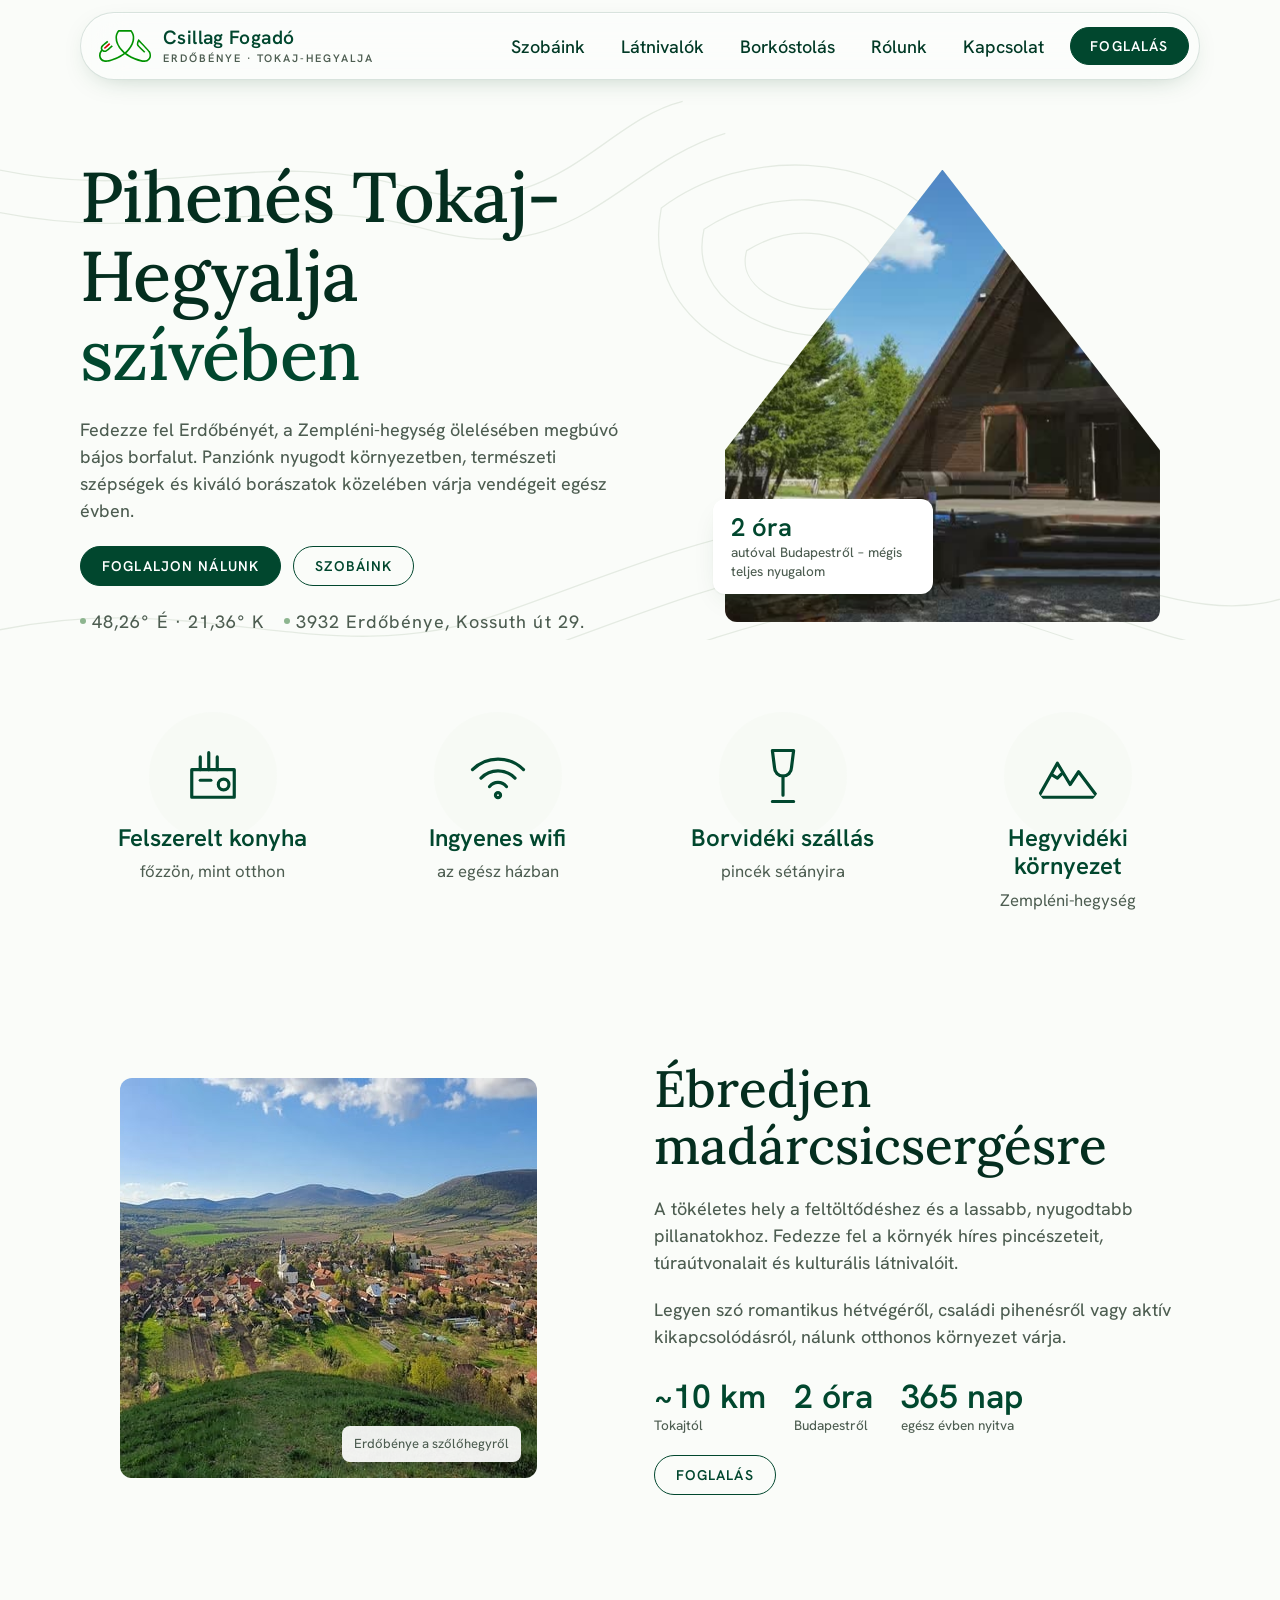
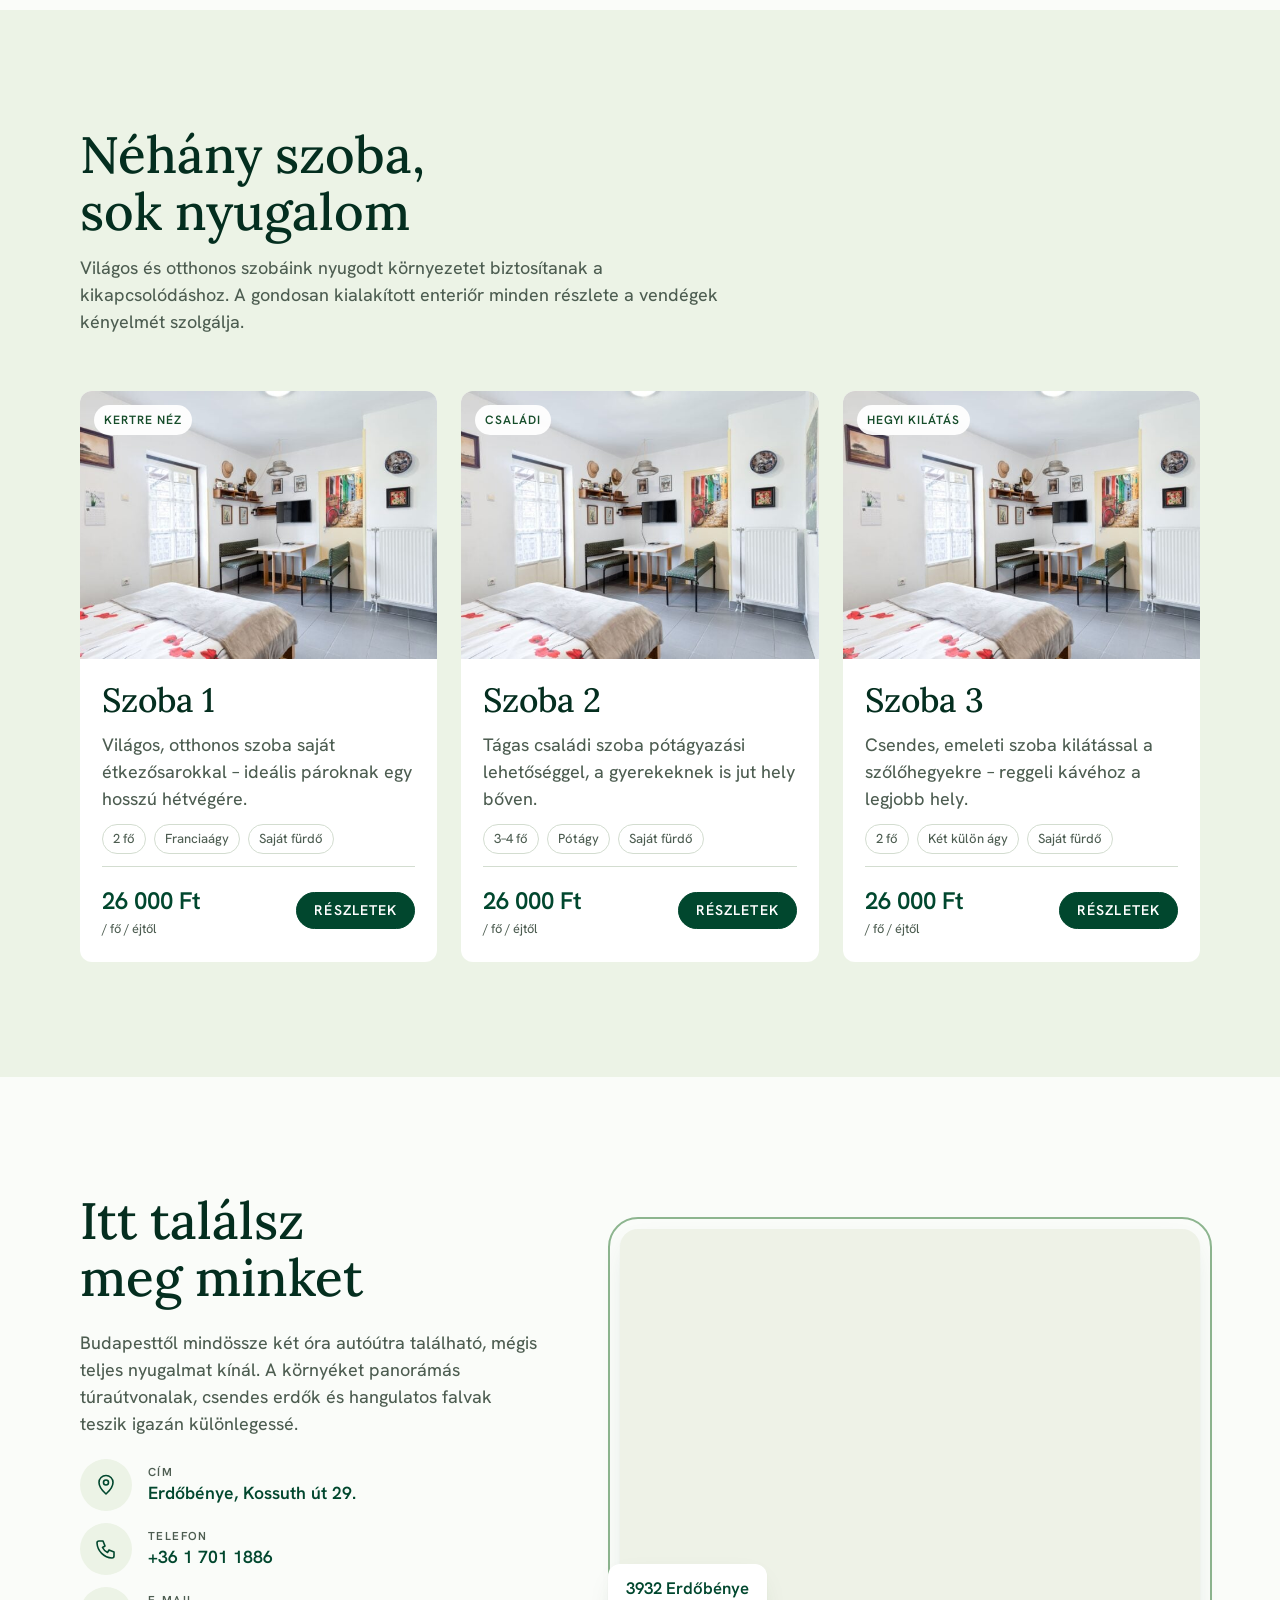
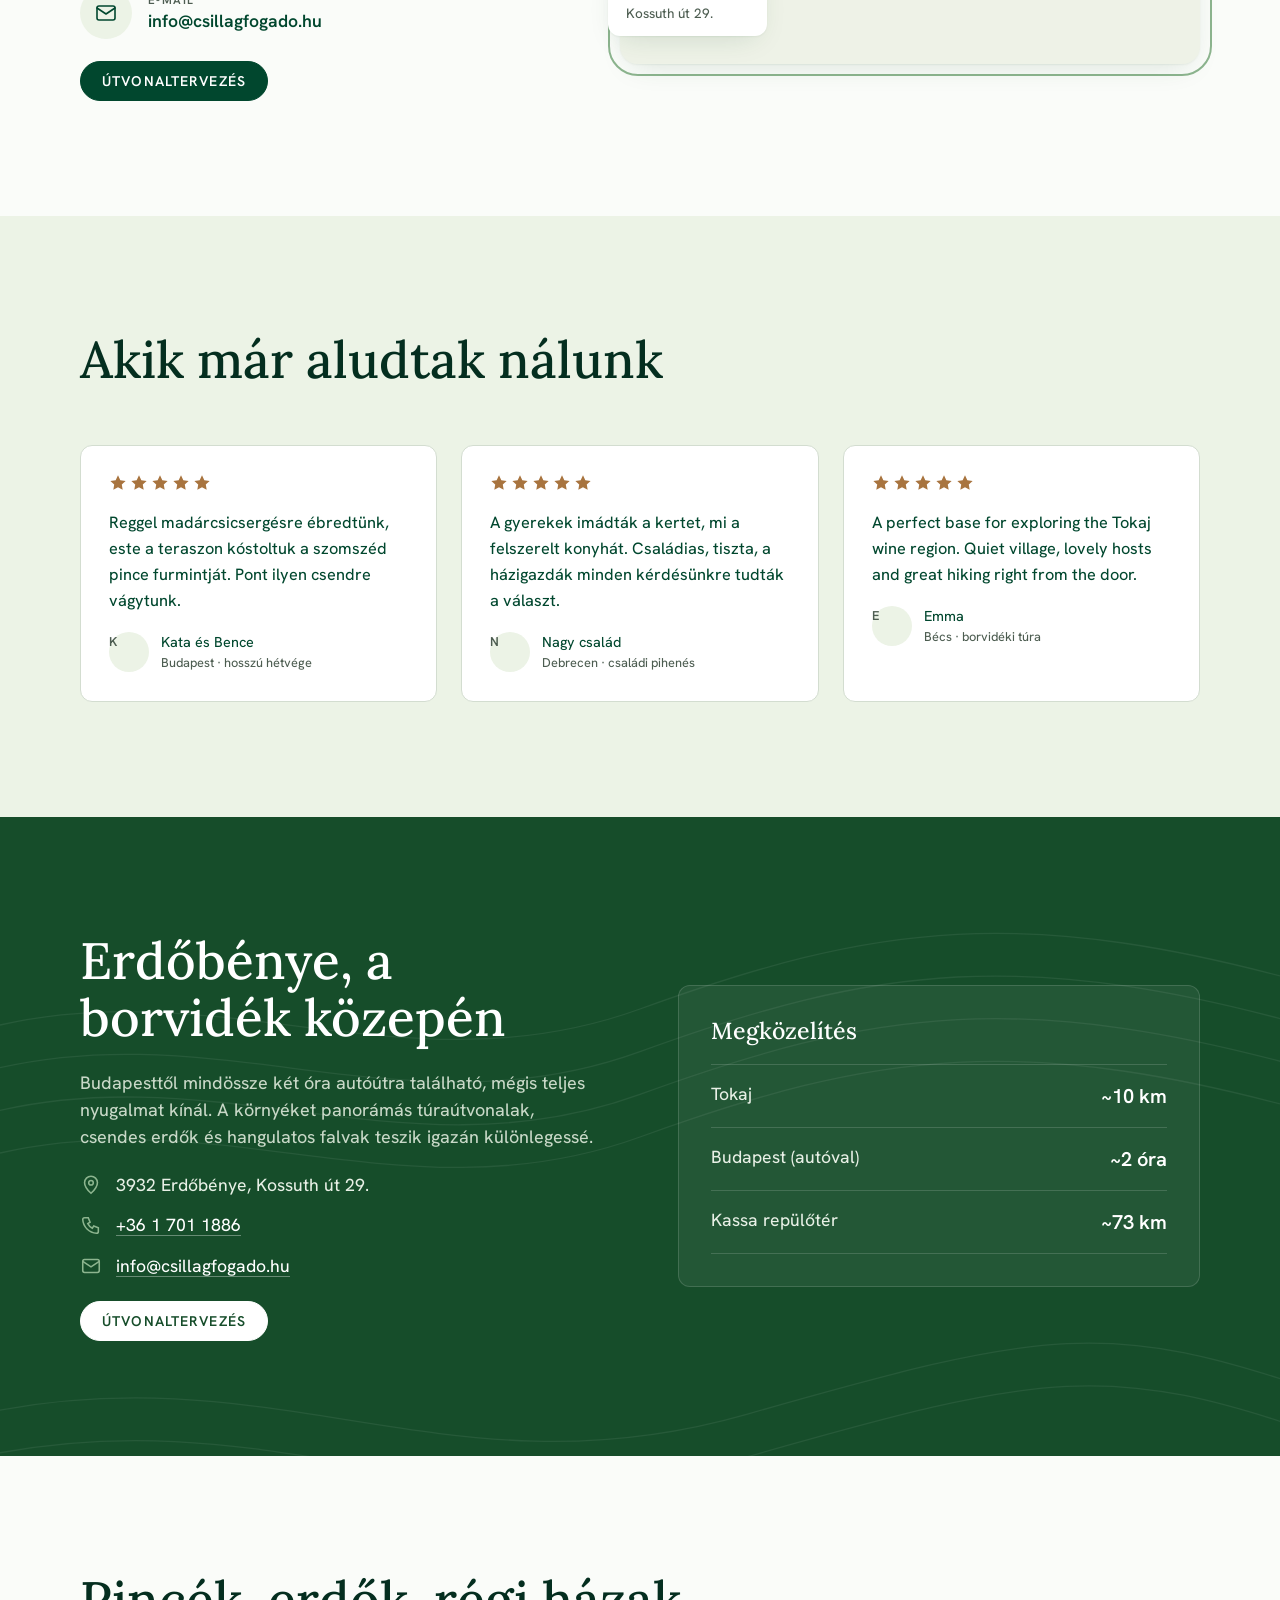
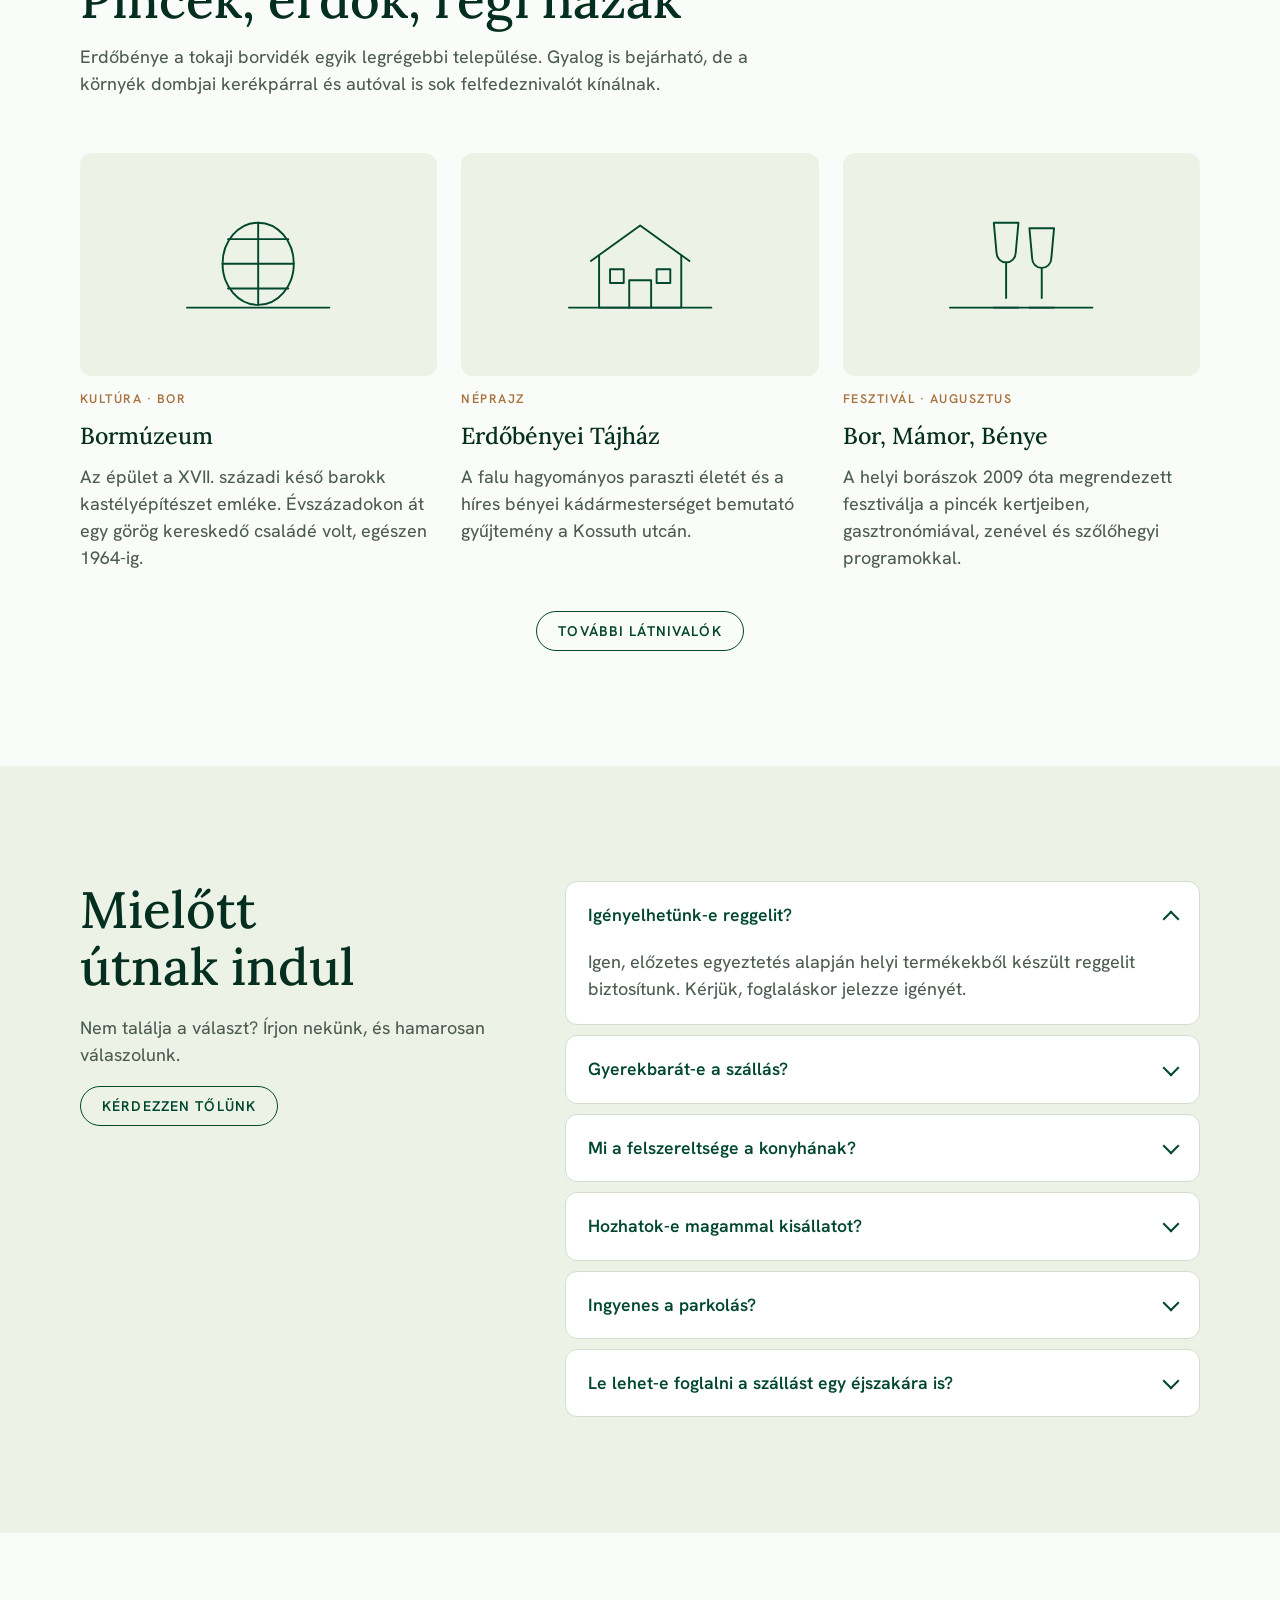
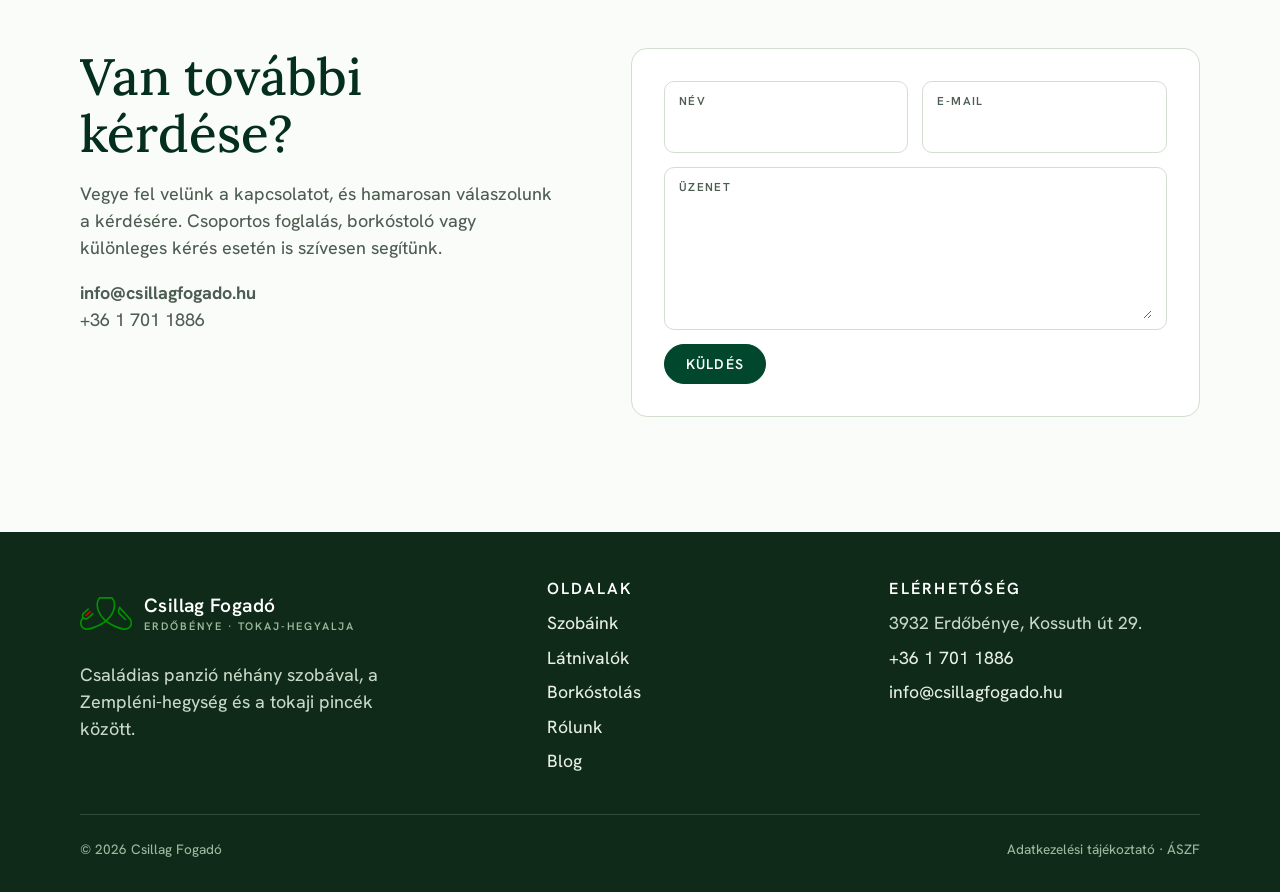
==== index.html @ caa042b1 "Add 'Itt találsz meg minket' section, unify section spacing, heading color Co-Authored-By: Claude So" ====
<!doctype html>
<html lang="hu">
<head>
<meta charset="utf-8">
<meta name="viewport" content="width=device-width, initial-scale=1, viewport-fit=cover">
<title>Csillag Fogadó – Erdőbénye</title>
<meta name="description" content="Családias panzió Erdőbényén, Tokaj-Hegyalja szívében. Néhány otthonos szoba, csend, erdők és pincészetek a közelben – egész évben.">
<link rel="icon" href="img/logo.svg" type="image/svg+xml">
<link rel="preconnect" href="https://fonts.googleapis.com">
<link rel="preconnect" href="https://fonts.gstatic.com" crossorigin>
<link rel="stylesheet" href="https://fonts.googleapis.com/css2?family=Hanken+Grotesk:wght@400;500;600&family=Lora:wght@500&display=swap">
<link rel="stylesheet" href="css/style.css">
</head>
<body>

<header class="site-header" id="top">
  <div class="wrap">
    <a class="brand" href="#top" aria-label="Csillag Fogadó – kezdőlap">
      <img src="img/logo.svg" alt="" width="52" height="33">
      <span class="brand-name">Csillag Fogadó<small>Erdőbénye · Tokaj-Hegyalja</small></span>
    </a>
    <button class="nav-toggle" type="button" aria-expanded="false" aria-controls="main-nav" aria-label="Menü megnyitása"><span></span></button>
    <nav class="nav" id="main-nav" aria-label="Főmenü">
      <a href="#szobak">Szobáink</a>
      <a href="#latnivalok">Látnivalók</a>
      <a href="/borkostolas/">Borkóstolás</a>
      <a href="#rolunk">Rólunk</a>
      <a href="#kapcsolat">Kapcsolat</a>
      <a class="btn" href="https://booking.godirect.website/csillag-fogado" target="_blank" rel="noopener">Foglalás</a>
    </nav>
  </div>
</header>

<main>

  <!-- HERO -->
  <section class="hero" aria-labelledby="hero-title">
    <svg class="topo" viewBox="0 0 1200 700" preserveAspectRatio="xMidYMid slice" aria-hidden="true">
      <path d="M-20 520 C 180 470 300 560 470 500 S 760 380 920 430 S 1150 520 1240 470"/>
      <path d="M-20 560 C 200 510 320 600 490 540 S 780 420 940 470 S 1160 560 1240 510"/>
      <path d="M-20 600 C 220 550 340 640 510 580 S 800 460 960 510 S 1170 600 1240 550"/>
      <path d="M-20 640 C 240 590 360 680 530 620 S 820 500 980 550 S 1180 640 1240 590"/>
      <path d="M620 120 C 700 60 820 70 880 130 S 900 260 800 270 S 600 220 620 120Z"/>
      <path d="M660 140 C 720 100 800 105 845 145 S 860 235 790 240 S 645 205 660 140Z"/>
      <path d="M700 160 C 740 135 785 140 810 165 S 815 215 775 215 S 690 195 700 160Z"/>
      <path d="M-20 80 C 140 120 240 60 380 100 S 560 40 640 20"/>
      <path d="M-20 120 C 150 160 260 100 400 140 S 580 80 680 50"/>
    </svg>
    <div class="wrap">
      <div class="hero-copy">
        <h1 id="hero-title">Pihenés Tokaj-Hegyalja <em>szívében</em></h1>
        <p class="hero-lead">Fedezze fel Erdőbényét, a Zempléni-hegység ölelésében megbúvó bájos borfalut. Panziónk nyugodt környezetben, természeti szépségek és kiváló borászatok közelében várja vendégeit egész évben.</p>
        <div class="hero-actions">
          <a class="btn" href="https://booking.godirect.website/csillag-fogado" target="_blank" rel="noopener">Foglaljon nálunk</a>
          <a class="btn btn--ghost" href="#szobak">Szobáink</a>
        </div>
        <p class="coords"><span>48,26° É · 21,36° K</span><span>3932 Erdőbénye, Kossuth út 29.</span></p>
      </div>
      <figure class="hero-figure">
        <div class="aframe">
          <img src="img/hero.jpg" alt="A Csillag Fogadó fából épült A-háza fenyők között, napos kerttel" width="946" height="533">
        </div>
        <div class="hero-badge">
          <strong>2 óra</strong>
          <span>autóval Budapestről – mégis teljes nyugalom</span>
        </div>
      </figure>
    </div>
  </section>

  <!-- KÉNYELMI JELEK -->
  <section class="amenities" aria-label="Amit kínálunk">
    <div class="wrap">
      <ul>
        <li>
          <svg viewBox="0 0 32 32" aria-hidden="true"><path d="M6 13h20v13H6z"/><path d="M10 13V7m4 6V5m4 8V7"/><circle cx="21" cy="20" r="2.5"/><path d="M10 18h5"/></svg>
          <span>Felszerelt konyha<small>főzzön, mint otthon</small></span>
        </li>
        <li>
          <svg viewBox="0 0 32 32" aria-hidden="true"><path d="M4 13a17 17 0 0 1 24 0"/><path d="M8 17a11 11 0 0 1 16 0"/><path d="M12 21a5 5 0 0 1 8 0"/><circle cx="16" cy="25" r="1.2"/></svg>
          <span>Ingyenes wifi<small>az egész házban</small></span>
        </li>
        <li>
          <svg viewBox="0 0 32 32" aria-hidden="true"><path d="M11 4h10l-1 8a4 4 0 0 1-8 0z"/><path d="M16 16v9m-5 3h10"/></svg>
          <span>Borvidéki szállás<small>pincék sétányira</small></span>
        </li>
        <li>
          <svg viewBox="0 0 32 32" aria-hidden="true"><path d="M2 26 11 10l6 10 4-6 9 12z"/><path d="M8.5 15.5 11 17l2-2"/></svg>
          <span>Hegyvidéki környezet<small>Zempléni-hegység</small></span>
        </li>
      </ul>
    </div>
  </section>

  <!-- TÖRTÉNET -->
  <section class="section story" id="rolunk" aria-labelledby="story-title">
    <div class="wrap">
      <figure class="story-media reveal">
        <img src="img/about.jpg" alt="Kilátás Erdőbényére: a falu templomtornya, szőlők és a Zempléni-hegység" width="600" height="400" loading="lazy">
        <figcaption>Erdőbénye a szőlőhegyről</figcaption>
      </figure>
      <div class="story-copy reveal">
        <h2 id="story-title">Ébredjen madárcsicsergésre</h2>
        <p>A tökéletes hely a feltöltődéshez és a lassabb, nyugodtabb pillanatokhoz. Fedezze fel a környék híres pincészeteit, túraútvonalait és kulturális látnivalóit.</p>
        <p>Legyen szó romantikus hétvégéről, családi pihenésről vagy aktív kikapcsolódásról, nálunk otthonos környezet várja.</p>
        <div class="facts">
          <div><strong>~10 km</strong><span>Tokajtól</span></div>
          <div><strong>2 óra</strong><span>Budapestről</span></div>
          <div><strong>365 nap</strong><span>egész évben nyitva</span></div>
        </div>
        <a class="btn btn--ghost" href="https://booking.godirect.website/csillag-fogado" target="_blank" rel="noopener" style="justify-self:start">Foglalás</a>
      </div>
    </div>
  </section>

  <!-- SZOBÁK -->
  <section class="section rooms" id="szobak" aria-labelledby="rooms-title">
    <div class="wrap">
      <div class="section-head">
        <div>
          <h2 id="rooms-title" style="font-size:var(--step-3)">Néhány szoba, sok nyugalom</h2>
          <p>Világos és otthonos szobáink nyugodt környezetet biztosítanak a kikapcsolódáshoz. A gondosan kialakított enteriőr minden részlete a vendégek kényelmét szolgálja.</p>
        </div>
      </div>

      <div class="room-grid">
        <article class="room reveal">
          <div class="room-img">
            <img src="img/room.jpg" alt="Világos szoba franciaágyal, kis étkezősarokkal" width="700" height="467" loading="lazy">
            <span class="room-tag">Kertre néz</span>
          </div>
          <div class="room-body">
            <h3>Szoba 1</h3>
            <p>Világos, otthonos szoba saját étkezősarokkal – ideális pároknak egy hosszú hétvégére.</p>
            <ul class="room-meta"><li>2 fő</li><li>Franciaágy</li><li>Saját fürdő</li></ul>
            <div class="room-foot">
              <p class="price"><strong>26 000 Ft</strong><span>/ fő / éjtől</span></p>
              <a class="btn" href="/szoba-1/">Részletek</a>
            </div>
          </div>
        </article>

        <!-- MINTA: Szoba 2 – a tartalom és a fotó cserélendő -->
        <article class="room reveal">
          <div class="room-img">
            <img src="img/room.jpg" alt="Szoba 2 – mintakép" width="700" height="467" loading="lazy" style="object-position:85% 50%">
            <span class="room-tag">Családi</span>
          </div>
          <div class="room-body">
            <h3>Szoba 2</h3>
            <p>Tágas családi szoba pótágyazási lehetőséggel, a gyerekeknek is jut hely bőven.</p>
            <ul class="room-meta"><li>3–4 fő</li><li>Pótágy</li><li>Saját fürdő</li></ul>
            <div class="room-foot">
              <p class="price"><strong>26 000 Ft</strong><span>/ fő / éjtől</span></p>
              <a class="btn" href="/szoba-2/">Részletek</a>
            </div>
          </div>
        </article>

        <!-- MINTA: Szoba 3 – a tartalom és a fotó cserélendő -->
        <article class="room reveal">
          <div class="room-img">
            <img src="img/room.jpg" alt="Szoba 3 – mintakép" width="700" height="467" loading="lazy" style="object-position:20% 80%">
            <span class="room-tag">Hegyi kilátás</span>
          </div>
          <div class="room-body">
            <h3>Szoba 3</h3>
            <p>Csendes, emeleti szoba kilátással a szőlőhegyekre – reggeli kávéhoz a legjobb hely.</p>
            <ul class="room-meta"><li>2 fő</li><li>Két külön ágy</li><li>Saját fürdő</li></ul>
            <div class="room-foot">
              <p class="price"><strong>26 000 Ft</strong><span>/ fő / éjtől</span></p>
              <a class="btn" href="/szoba-3/">Részletek</a>
            </div>
          </div>
        </article>
      </div>
    </div>
  </section>

  <!-- ITT TALÁLSZ MEG MINKET -->
  <section class="section findus" id="elerhetoseg" aria-labelledby="findus-title">
    <div class="wrap">
      <div class="findus-copy reveal">
        <h2 id="findus-title">Itt találsz meg minket</h2>
        <p>Budapesttől mindössze két óra autóútra található, mégis teljes nyugalmat kínál. A környéket panorámás túraútvonalak, csendes erdők és hangulatos falvak teszik igazán különlegessé.</p>
        <ul class="findus-list">
          <li>
            <span class="findus-icon"><svg viewBox="0 0 24 24" aria-hidden="true"><path d="M12 21s-7-6.2-7-11.5A7 7 0 0 1 19 9.5C19 14.8 12 21 12 21Z"/><circle cx="12" cy="9.5" r="2.5"/></svg></span>
            <a href="https://www.google.com/maps/search/?api=1&query=Erd%C5%91b%C3%A9nye+Kossuth+utca+29" target="_blank" rel="noopener"><small>Cím</small>Erdőbénye, Kossuth út 29.</a>
          </li>
          <li>
            <span class="findus-icon"><svg viewBox="0 0 24 24" aria-hidden="true"><path d="M5 4h4l2 5-2.5 1.5a11 11 0 0 0 5 5L15 13l5 2v4a2 2 0 0 1-2 2A16 16 0 0 1 3 6a2 2 0 0 1 2-2"/></svg></span>
            <a href="tel:+3617011886"><small>Telefon</small>+36 1 701 1886</a>
          </li>
          <li>
            <span class="findus-icon"><svg viewBox="0 0 24 24" aria-hidden="true"><rect x="3" y="5" width="18" height="14" rx="2"/><path d="m3 7 9 6 9-6"/></svg></span>
            <a href="mailto:info@csillagfogado.hu"><small>E-mail</small>info@csillagfogado.hu</a>
          </li>
        </ul>
        <a class="btn" href="https://www.google.com/maps/search/?api=1&query=Erd%C5%91b%C3%A9nye+Kossuth+utca+29" target="_blank" rel="noopener">Útvonaltervezés</a>
      </div>
      <div class="findus-map reveal">
        <iframe title="A Csillag Fogadó helye a térképen" src="https://www.google.com/maps?q=Erd%C5%91b%C3%A9nye+Kossuth+utca+29&hl=hu&z=15&output=embed" loading="lazy" referrerpolicy="no-referrer-when-downgrade" allowfullscreen></iframe>
        <div class="findus-pin"><strong>3932 Erdőbénye</strong><span>Kossuth út 29.</span></div>
      </div>
    </div>
  </section>

  <!-- VÉLEMÉNYEK – MINTA: valós vendégvéleményekre cserélendő -->
  <section class="section reviews" aria-labelledby="reviews-title">
    <div class="wrap">
      <div class="section-head">
        <h2 id="reviews-title" style="font-size:var(--step-3)">Akik már aludtak nálunk</h2>
      </div>
      <div class="review-track">
        <article class="review reveal">
          <div class="stars" aria-label="5 csillagból 5"><svg viewBox="0 0 20 20"><path d="m10 1.5 2.6 5.4 5.9.8-4.3 4.1 1 5.8L10 14.8l-5.2 2.8 1-5.8L1.5 7.7l5.9-.8z"/></svg><svg viewBox="0 0 20 20"><path d="m10 1.5 2.6 5.4 5.9.8-4.3 4.1 1 5.8L10 14.8l-5.2 2.8 1-5.8L1.5 7.7l5.9-.8z"/></svg><svg viewBox="0 0 20 20"><path d="m10 1.5 2.6 5.4 5.9.8-4.3 4.1 1 5.8L10 14.8l-5.2 2.8 1-5.8L1.5 7.7l5.9-.8z"/></svg><svg viewBox="0 0 20 20"><path d="m10 1.5 2.6 5.4 5.9.8-4.3 4.1 1 5.8L10 14.8l-5.2 2.8 1-5.8L1.5 7.7l5.9-.8z"/></svg><svg viewBox="0 0 20 20"><path d="m10 1.5 2.6 5.4 5.9.8-4.3 4.1 1 5.8L10 14.8l-5.2 2.8 1-5.8L1.5 7.7l5.9-.8z"/></svg></div>
          <blockquote>Reggel madárcsicsergésre ébredtünk, este a teraszon kóstoltuk a szomszéd pince furmintját. Pont ilyen csendre vágytunk.</blockquote>
          <footer><span class="avatar" aria-hidden="true">K</span><div>Kata és Bence<span>Budapest · hosszú hétvége</span></div></footer>
        </article>
        <article class="review reveal">
          <div class="stars" aria-label="5 csillagból 5"><svg viewBox="0 0 20 20"><path d="m10 1.5 2.6 5.4 5.9.8-4.3 4.1 1 5.8L10 14.8l-5.2 2.8 1-5.8L1.5 7.7l5.9-.8z"/></svg><svg viewBox="0 0 20 20"><path d="m10 1.5 2.6 5.4 5.9.8-4.3 4.1 1 5.8L10 14.8l-5.2 2.8 1-5.8L1.5 7.7l5.9-.8z"/></svg><svg viewBox="0 0 20 20"><path d="m10 1.5 2.6 5.4 5.9.8-4.3 4.1 1 5.8L10 14.8l-5.2 2.8 1-5.8L1.5 7.7l5.9-.8z"/></svg><svg viewBox="0 0 20 20"><path d="m10 1.5 2.6 5.4 5.9.8-4.3 4.1 1 5.8L10 14.8l-5.2 2.8 1-5.8L1.5 7.7l5.9-.8z"/></svg><svg viewBox="0 0 20 20"><path d="m10 1.5 2.6 5.4 5.9.8-4.3 4.1 1 5.8L10 14.8l-5.2 2.8 1-5.8L1.5 7.7l5.9-.8z"/></svg></div>
          <blockquote>A gyerekek imádták a kertet, mi a felszerelt konyhát. Családias, tiszta, a házigazdák minden kérdésünkre tudták a választ.</blockquote>
          <footer><span class="avatar" aria-hidden="true">N</span><div>Nagy család<span>Debrecen · családi pihenés</span></div></footer>
        </article>
        <article class="review reveal">
          <div class="stars" aria-label="5 csillagból 5"><svg viewBox="0 0 20 20"><path d="m10 1.5 2.6 5.4 5.9.8-4.3 4.1 1 5.8L10 14.8l-5.2 2.8 1-5.8L1.5 7.7l5.9-.8z"/></svg><svg viewBox="0 0 20 20"><path d="m10 1.5 2.6 5.4 5.9.8-4.3 4.1 1 5.8L10 14.8l-5.2 2.8 1-5.8L1.5 7.7l5.9-.8z"/></svg><svg viewBox="0 0 20 20"><path d="m10 1.5 2.6 5.4 5.9.8-4.3 4.1 1 5.8L10 14.8l-5.2 2.8 1-5.8L1.5 7.7l5.9-.8z"/></svg><svg viewBox="0 0 20 20"><path d="m10 1.5 2.6 5.4 5.9.8-4.3 4.1 1 5.8L10 14.8l-5.2 2.8 1-5.8L1.5 7.7l5.9-.8z"/></svg><svg viewBox="0 0 20 20"><path d="m10 1.5 2.6 5.4 5.9.8-4.3 4.1 1 5.8L10 14.8l-5.2 2.8 1-5.8L1.5 7.7l5.9-.8z"/></svg></div>
          <blockquote>A perfect base for exploring the Tokaj wine region. Quiet village, lovely hosts and great hiking right from the door.</blockquote>
          <footer><span class="avatar" aria-hidden="true">E</span><div>Emma<span>Bécs · borvidéki túra</span></div></footer>
        </article>
      </div>
    </div>
  </section>

  <!-- HELYSZÍN -->
  <section class="section location" id="kapcsolat-info" aria-labelledby="location-title">
    <svg class="topo" viewBox="0 0 1200 700" preserveAspectRatio="xMidYMid slice" aria-hidden="true">
      <path d="M-20 200 C 200 140 380 260 600 180 S 960 80 1240 160"/>
      <path d="M-20 240 C 200 180 380 300 600 220 S 960 120 1240 200"/>
      <path d="M-20 280 C 200 220 380 340 600 260 S 960 160 1240 240"/>
      <path d="M-20 320 C 200 260 380 380 600 300 S 960 200 1240 280"/>
      <path d="M-20 560 C 260 500 420 640 700 560 S 1040 470 1240 540"/>
      <path d="M-20 600 C 260 540 420 680 700 600 S 1040 510 1240 580"/>
    </svg>
    <div class="wrap">
      <div class="location-copy reveal">
        <h2 id="location-title">Erdőbénye, a borvidék közepén</h2>
        <p>Budapesttől mindössze két óra autóútra található, mégis teljes nyugalmat kínál. A környéket panorámás túraútvonalak, csendes erdők és hangulatos falvak teszik igazán különlegessé.</p>
        <ul class="contact-list">
          <li><svg viewBox="0 0 24 24" aria-hidden="true"><path d="M12 21s-7-6.2-7-11.5A7 7 0 0 1 19 9.5C19 14.8 12 21 12 21Z"/><circle cx="12" cy="9.5" r="2.5"/></svg>3932 Erdőbénye, Kossuth út 29.</li>
          <li><svg viewBox="0 0 24 24" aria-hidden="true"><path d="M5 4h4l2 5-2.5 1.5a11 11 0 0 0 5 5L15 13l5 2v4a2 2 0 0 1-2 2A16 16 0 0 1 3 6a2 2 0 0 1 2-2"/></svg><a href="tel:+3617011886">+36 1 701 1886</a></li>
          <li><svg viewBox="0 0 24 24" aria-hidden="true"><rect x="3" y="5" width="18" height="14" rx="2"/><path d="m3 7 9 6 9-6"/></svg><a href="mailto:info@csillagfogado.hu">info@csillagfogado.hu</a></li>
        </ul>
        <a class="btn" href="https://www.google.com/maps/search/?api=1&query=Erd%C5%91b%C3%A9nye+Kossuth+utca+29" target="_blank" rel="noopener">Útvonaltervezés</a>
      </div>
      <div class="map-card reveal">
        <h3>Megközelítés</h3>
        <ul class="distances">
          <li><span>Tokaj</span><strong>~10 km</strong></li>
          <li><span>Budapest (autóval)</span><strong>~2 óra</strong></li>
          <li><span>Kassa repülőtér</span><strong>~73 km</strong></li>
        </ul>
      </div>
    </div>
  </section>

  <!-- LÁTNIVALÓK -->
  <section class="section sights" id="latnivalok" aria-labelledby="sights-title">
    <div class="wrap">
      <div class="section-head">
        <h2 id="sights-title" style="font-size:var(--step-3)">Pincék, erdők, régi házak</h2>
        <p>Erdőbénye a tokaji borvidék egyik legrégebbi települése. Gyalog is bejárható, de a környék dombjai kerékpárral és autóval is sok felfedeznivalót kínálnak.</p>
      </div>
      <div class="sights-grid">
        <article class="sight reveal">
          <div class="sight-visual is-illustration" aria-hidden="true">
            <svg viewBox="0 0 120 80"><ellipse cx="60" cy="40" rx="26" ry="30"/><path d="M34 40h52M38 22h44M38 58h44"/><path d="M8 72h104"/><path d="M60 10v60"/></svg>
          </div>
          <span class="sight-kicker">Kultúra · bor</span>
          <h3>Bormúzeum</h3>
          <p>Az épület a XVII. századi késő barokk kastélyépítészet emléke. Évszázadokon át egy görög kereskedő családé volt, egészen 1964-ig.</p>
        </article>
        <article class="sight reveal">
          <div class="sight-visual is-illustration" aria-hidden="true">
            <svg viewBox="0 0 120 80"><path d="M24 38 60 12l36 26"/><path d="M30 34v38h60V34"/><path d="M52 72V52h16v20"/><path d="M38 44h10v10H38zM72 44h10v10H72z"/><path d="M8 72h104"/></svg>
          </div>
          <span class="sight-kicker">Néprajz</span>
          <h3>Erdőbényei Tájház</h3>
          <p>A falu hagyományos paraszti életét és a híres bényei kádármesterséget bemutató gyűjtemény a Kossuth utcán.</p>
        </article>
        <article class="sight reveal">
          <div class="sight-visual is-illustration" aria-hidden="true">
            <svg viewBox="0 0 120 80"><path d="M40 10h18l-2 22a7 7 0 0 1-14 0z"/><path d="M49 39v26m-9 7h18"/><path d="M66 14h18l-2 22a7 7 0 0 1-14 0z"/><path d="M75 43v22m-9 7h18"/><path d="M8 72h104"/></svg>
          </div>
          <span class="sight-kicker">Fesztivál · augusztus</span>
          <h3>Bor, Mámor, Bénye</h3>
          <p>A helyi borászok 2009 óta megrendezett fesztiválja a pincék kertjeiben, gasztronómiával, zenével és szőlőhegyi programokkal.</p>
        </article>
      </div>
      <div class="sights-more">
        <a class="btn btn--ghost" href="/latnivalok/">További látnivalók</a>
      </div>
    </div>
  </section>

  <!-- GYIK – A VÁLASZOK MINTÁK, a tulajdonossal pontosítandók -->
  <section class="section faq" aria-labelledby="faq-title">
    <div class="wrap">
      <div class="faq-aside">
        <h2 id="faq-title">Mielőtt útnak indul</h2>
        <p>Nem találja a választ? Írjon nekünk, és hamarosan válaszolunk.</p>
        <a class="btn btn--ghost" href="#kapcsolat" style="justify-self:start">Kérdezzen tőlünk</a>
      </div>
      <div class="faq-list">
        <details open>
          <summary>Igényelhetünk-e reggelit?</summary>
          <p>Igen, előzetes egyeztetés alapján helyi termékekből készült reggelit biztosítunk. Kérjük, foglaláskor jelezze igényét.</p>
        </details>
        <details>
          <summary>Gyerekbarát-e a szállás?</summary>
          <p>Igen, a családokat szeretettel várjuk. A kertben a gyerekek biztonságosan játszhatnak, kiságy kérésre elérhető.</p>
        </details>
        <details>
          <summary>Mi a felszereltsége a konyhának?</summary>
          <p>A konyhában hűtő, főzőlap, mikrohullámú sütő, kávéfőző, vízforraló, valamint edények és evőeszközök állnak rendelkezésre.</p>
        </details>
        <details>
          <summary>Hozhatok-e magammal kisállatot?</summary>
          <p>Kisállatot előzetes egyeztetés után fogadunk. Kérjük, foglalás előtt vegye fel velünk a kapcsolatot.</p>
        </details>
        <details>
          <summary>Ingyenes a parkolás?</summary>
          <p>Igen, a vendégek autói számára ingyenes parkolási lehetőséget biztosítunk a szállás mellett.</p>
        </details>
        <details>
          <summary>Le lehet-e foglalni a szállást egy éjszakára is?</summary>
          <p>Igen, hét közben egy éjszakára is foglalható. Hétvégén és ünnepnapokon minimum két éjszaka lehet a feltétel.</p>
        </details>
      </div>
    </div>
  </section>

  <!-- KAPCSOLAT -->
  <section class="section contact" id="kapcsolat" aria-labelledby="contact-title">
    <div class="wrap">
      <div class="contact-copy">
        <h2 id="contact-title">Van további kérdése?</h2>
        <p>Vegye fel velünk a kapcsolatot, és hamarosan válaszolunk a kérdésére. Csoportos foglalás, borkóstoló vagy különleges kérés esetén is szívesen segítünk.</p>
        <p><strong>info@csillagfogado.hu</strong><br>+36 1 701 1886</p>
      </div>
      <form class="contact-form" id="contact-form" novalidate>
        <div class="row">
          <div class="field">
            <label for="c-name">Név</label>
            <input type="text" id="c-name" name="name" autocomplete="name" required>
          </div>
          <div class="field">
            <label for="c-email">E-mail</label>
            <input type="email" id="c-email" name="email" autocomplete="email" required>
          </div>
        </div>
        <div class="field">
          <label for="c-msg">Üzenet</label>
          <textarea id="c-msg" name="message" rows="5" required></textarea>
        </div>
        <button class="btn" type="submit">Küldés</button>
        <p class="form-note" id="form-note" role="status" hidden></p>
      </form>
    </div>
  </section>

</main>

<footer class="site-footer">
  <div class="wrap">
    <div class="footer-brand">
      <a class="brand" href="#top">
        <img src="img/logo.svg" alt="" width="52" height="33">
        <span class="brand-name">Csillag Fogadó<small>Erdőbénye · Tokaj-Hegyalja</small></span>
      </a>
      <p>Családias panzió néhány szobával, a Zempléni-hegység és a tokaji pincék között.</p>
    </div>
    <div>
      <h3>Oldalak</h3>
      <ul>
        <li><a href="#szobak">Szobáink</a></li>
        <li><a href="#latnivalok">Látnivalók</a></li>
        <li><a href="/borkostolas/">Borkóstolás</a></li>
        <li><a href="#rolunk">Rólunk</a></li>
        <li><a href="/journal/">Blog</a></li>
      </ul>
    </div>
    <div>
      <h3>Elérhetőség</h3>
      <ul>
        <li>3932 Erdőbénye, Kossuth út 29.</li>
        <li><a href="tel:+3617011886">+36 1 701 1886</a></li>
        <li><a href="mailto:info@csillagfogado.hu">info@csillagfogado.hu</a></li>
      </ul>
    </div>
    <div class="footer-bottom">
      <span>© <span id="year">2026</span> Csillag Fogadó</span>
      <span>Adatkezelési tájékoztató · ÁSZF</span>
    </div>
  </div>
</footer>

<div class="mobile-cta" id="mobile-cta">
  <a class="btn" href="https://booking.godirect.website/csillag-fogado" target="_blank" rel="noopener">Foglalás</a>
</div>

<script src="js/main.js"></script>
</body>
</html>
---- css/style.css ----
/* =========================================================
   Csillag Fogadó – nyitólap
   Koncepció: "völgy" – világos, zöldes fehér alap, erdőzöld
   márkaszín, faszerkezet-meleg kiegészítő; szintvonalas
   (topográfiai) motívum a Zempléni-hegység felidézésére,
   az A-ház sziluett mint visszatérő forma.
   ========================================================= */

:root {
  /* Szín */
  --paper: #ecf3e638;        /* oldal alap – enyhén zöldes fehér */
  --paper-2: #ecf3e6;      /* szekció váltó tónus */
  --card: #ffffff;
  --ink: #01472e;          /* szöveg – mély erdő */
  --ink-soft: #4d5d51;
  --line: #d3ddd0;
  --forest: #01472e;       /* márkaszín */
  --forest-deep: #164d2a;
  --moss: #8db58f;
  --leaf: #009200;         /* a logó saját zöldje, csak apró jelekhez */
  --timber: #a8743f;       /* A-ház faszín, visszafogott kiemelés */
  --berry: #d70000;        /* a logó piros pontja – csak a logóban */

  /* Típus */
  --heading: "Lora", "Georgia", "Times New Roman", serif;
  --display: var(--body);
  --body: "Hanken Grotesk", "Segoe UI", "Helvetica Neue", Arial, sans-serif;

  --step--1: clamp(.82rem, .8rem + .1vw, .88rem);
  --step-0: clamp(1rem, .96rem + .2vw, 1.1rem);
  --step-1: clamp(1.2rem, 1.1rem + .5vw, 1.45rem);
  --step-2: clamp(1.55rem, 1.3rem + 1.1vw, 2.1rem);
  --step-3: clamp(2rem, 1.5rem + 2.2vw, 3.2rem);
  --step-4: clamp(2.5rem, 1.7rem + 3.6vw, 4.4rem);

  --radius: 12px;
  --gutter: clamp(16px, 4vw, 40px);
  --max: 1200px;
  --shadow: 0 1px 2px rgba(22, 77, 42, .06), 0 10px 30px -12px rgba(22, 77, 42, .18);

  color-scheme: light;
}

*, *::before, *::after { box-sizing: border-box; }

html { scroll-behavior: smooth; }
@media (prefers-reduced-motion: reduce) {
  html { scroll-behavior: auto; }
  *, *::before, *::after { animation: none !important; transition: none !important; }
}

body {
  margin: 0;
  background: var(--paper);
  color: var(--ink);
  font-family: var(--body);
  font-size: var(--step-0);
  font-weight: 450;
  line-height: 1.5;
  -webkit-font-smoothing: antialiased;
  overflow-x: hidden;
}

img { max-width: 100%; display: block; }
a { color: var(--forest); }
a:hover { color: var(--forest-deep); }

h1, h2, h3 {
  font-family: var(--heading);
  font-weight: 500;
  line-height: 1.12;
  margin: 0;
  text-wrap: balance;
  color: #042e1f;
}
p { margin: 0; font-size: 18px; line-height: 1.5; }

:focus-visible { outline: 3px solid var(--moss); outline-offset: 3px; border-radius: 6px; }

.wrap {
  width: 100%;
  max-width: var(--max);
  margin-inline: auto;
  padding-inline: var(--gutter);
}

.section { padding-block: clamp(64px, 9vw, 120px); }
.section-head { display: grid; gap: 14px; max-width: 46rem; margin-bottom: clamp(32px, 5vw, 56px); }
.section-head p { color: var(--ink-soft); }

/* ---------- Gombok ---------- */
.btn {
  --bg: var(--forest);
  --fg: #fff;
  display: inline-flex;
  align-items: center;
  justify-content: center;
  gap: .5em;
  padding: .85em 1.5em;
  border-radius: 999px;
  border: 1.5px solid var(--bg);
  background: var(--bg);
  color: var(--fg);
  font: 600 var(--step--1)/1 var(--body);
  letter-spacing: .08em;
  text-transform: uppercase;
  text-decoration: none;
  cursor: pointer;
  transition: background .2s, color .2s, transform .2s;
}
.btn:hover { --bg: var(--forest-deep); color: #fff; transform: translateY(-1px); }
.btn--ghost { background: transparent; color: var(--forest); }
.btn--ghost:hover { background: var(--forest); color: #fff; }
.btn svg { width: 1.1em; height: 1.1em; }

/* ---------- Fejléc ---------- */
.site-header {
  position: sticky;
  top: env(safe-area-inset-top, 0px);
  z-index: 50;
  background: transparent;
}
.site-header { padding: 12px var(--gutter) 0; }
/* Egyetlen pill alakú, üveghatású sáv: logó + menü */
.site-header .wrap {
  position: relative;
  display: flex; align-items: center; justify-content: space-between; gap: 20px;
  max-width: calc(var(--max) - 2 * var(--gutter));
  min-height: 68px;
  padding: 8px 10px 8px 18px;
  border-radius: 999px;
  background: #ffffff4d;
  backdrop-filter: blur(20px);
  -webkit-backdrop-filter: blur(20px);
  border: 1px solid rgba(1, 71, 46, .14);
  box-shadow: 0 8px 28px -14px rgba(22, 77, 42, .35), inset 0 1px 0 rgba(255, 255, 255, .6);
}

.brand { display: inline-flex; align-items: center; gap: 12px; text-decoration: none; color: var(--ink); }
.brand img { width: 52px; height: auto; }
.brand-name { font-family: var(--display); font-size: 1.2rem; line-height: 1; letter-spacing: .02em; }
.brand-name small { display: block; font-family: var(--body); font-size: .68rem; letter-spacing: .18em; text-transform: uppercase; color: var(--ink-soft); margin-top: 5px; }

.nav { display: flex; align-items: center; gap: clamp(14px, 2.2vw, 30px); }
.nav a:not(.btn) {
  color: #023a26;
  text-decoration: none;
  font-weight: 500;
  font-size: 1.125rem;
  position: relative;
  padding: 9px 16px;
  border-radius: 999px;
  transition: background .2s;
}
.nav a:not(.btn):hover,
.nav a:not(.btn).is-active { background: rgba(1, 71, 46, .2); }

@media (min-width: 901px) {
  .nav { gap: 4px; }
  .nav .btn { margin-left: 6px; padding: .8em 1.4em; }
}

.nav-toggle {
  display: none;
  width: 46px; height: 46px;
  border: 1.5px solid var(--line);
  border-radius: 12px;
  background: var(--card);
  cursor: pointer;
  align-items: center; justify-content: center;
}
.nav-toggle span, .nav-toggle span::before, .nav-toggle span::after {
  display: block; width: 20px; height: 2px; background: var(--ink); position: relative; transition: transform .25s, background .25s;
}
.nav-toggle span::before, .nav-toggle span::after { content: ""; position: absolute; left: 0; }
.nav-toggle span::before { top: -6px; }
.nav-toggle span::after { top: 6px; }
.nav-open .nav-toggle span { background: transparent; }
.nav-open .nav-toggle span::before { transform: translateY(6px) rotate(45deg); }
.nav-open .nav-toggle span::after { transform: translateY(-6px) rotate(-45deg); }

@media (max-width: 900px) {
  .nav-toggle { display: inline-flex; }
  .nav {
    position: absolute;
    top: calc(100% + 8px); left: 0; right: 0;
    flex-direction: column;
    align-items: stretch;
    gap: 0;
    padding: 8px 24px 24px;
    background: #e2ecdb;
    border: 1px solid var(--line);
    border-radius: 28px;
    box-shadow: 0 20px 30px -24px rgba(22, 77, 42, .5);
    transform: translateY(-8px);
    opacity: 0;
    visibility: hidden;
    transition: opacity .2s, transform .2s, visibility .2s;
  }
  .nav-open .nav { opacity: 1; transform: none; visibility: visible; }
  .nav a:not(.btn) { padding: 14px 0; border-bottom: 1px solid var(--line); border-radius: 0; font-size: 1.125rem; }
  .nav a:not(.btn)::after { display: none; }
  .nav .btn { margin-top: 18px; }
}

/* ---------- Hero ---------- */
.hero { position: relative; overflow: hidden; padding-block: clamp(32px, 6vw, 72px) 0; }
.hero .wrap { display: grid; grid-template-columns: 1.05fr 1fr; gap: clamp(28px, 5vw, 64px); align-items: center; }
.hero-copy { display: grid; gap: 22px; min-width: 0; position: relative; z-index: 2; }
.hero h1 { font-size: var(--step-4); letter-spacing: -.01em; }
.hero h1 em { font-style: normal; color: var(--forest); }
.hero-lead { color: var(--ink-soft); max-width: 34rem; }
.hero-actions { display: flex; flex-wrap: wrap; gap: 12px; }
.coords {
  color: var(--ink-soft);
  letter-spacing: .06em;
  font-variant-numeric: tabular-nums;
  display: flex; flex-wrap: wrap; gap: 6px 18px;
}
.coords span { display: inline-flex; align-items: center; gap: 6px; }
.coords span::before { content: ""; width: 6px; height: 6px; border-radius: 50%; background: var(--moss); }

/* Az A-ház sziluett mint képkeret – az oldal egyetlen merész gesztusa */
.hero-figure { position: relative; min-width: 0; }
.aframe {
  position: relative;
  aspect-ratio: 5 / 5.2;
  max-width: 100%;
  clip-path: polygon(50% 0, 100% 62%, 100% 100%, 0 100%, 0 62%);
  border-radius: 0 0 var(--radius) var(--radius);
  overflow: hidden;
  background: var(--paper-2);
}
.aframe img { width: 100%; height: 100%; object-fit: cover; object-position: 38% 50%; transform: scale(1.04); animation: settle 1.6s cubic-bezier(.2, .7, .2, 1) both; }
@keyframes settle { from { transform: scale(1.12); } to { transform: scale(1.04); } }
.hero-badge {
  position: absolute;
  left: -12px; bottom: 28px;
  background: var(--card);
  border-radius: var(--radius);
  box-shadow: var(--shadow);
  padding: 14px 18px;
  display: grid; gap: 2px;
  max-width: 220px;
}
.hero-badge strong { font-family: var(--display); font-size: 1.6rem; font-weight: 400; color: var(--forest); line-height: 1.1; }
.hero-badge span { font-size: .85rem; color: var(--ink-soft); line-height: 1.35; }

.topo { position: absolute; inset: 0; z-index: 0; pointer-events: none; opacity: .55; }
.topo path { fill: none; stroke: var(--line); stroke-width: 1.2; }

@media (max-width: 900px) {
  .hero .wrap { grid-template-columns: 1fr; }
  .hero-figure { order: -1; max-width: 520px; width: 100%; margin-inline: auto; }
  .aframe { aspect-ratio: 5 / 4.2; }
  .hero-badge { left: 10px; bottom: 14px; }
}


/* ---------- Kényelmi jelek ---------- */
.amenities { position: relative; z-index: 1; padding-block: 0; margin-top: calc(clamp(-40px, -4vw, -20px) + 32px); }
.amenities ul {
  list-style: none; margin: 0; padding: 0;
  display: grid; grid-template-columns: repeat(4, minmax(0, 1fr)); gap: 20px;
}
.amenities li {
  display: flex; flex-direction: column; align-items: center; text-align: center; gap: 8px;
  padding: 80px 24px 32px;
  min-width: 0;
}
.amenities svg {
  width: 128px; height: 128px; flex: none; padding: 30px;
  background: var(--paper); border-radius: 50%;
  stroke: var(--forest); fill: none; stroke-width: 1.5; stroke-linecap: round; stroke-linejoin: round;
}
.amenities li > span { margin-top: -24px;font-family: var(--display); font-size: 1.5rem; font-weight: 400; line-height: 1.2; color: var(--ink); }
.amenities small { display: block; margin-top: 8px; font-family: var(--body); font-weight: 400; color: var(--ink-soft); font-size: 1.05rem; line-height: 1.4; }
@media (max-width: 1000px) { .amenities ul { grid-template-columns: repeat(2, minmax(0, 1fr)); } }
@media (max-width: 480px) {
  .amenities ul { grid-template-columns: 1fr; gap: 14px; }
  .amenities li { padding: 28px 20px; }
}

/* ---------- Történet ---------- */
.story .wrap { display: grid; grid-template-columns: 1fr 1.1fr; gap: clamp(32px, 6vw, 80px); align-items: center; }
.story-media { position: relative; min-width: 0; }
.story-media img { width: 100%; aspect-ratio: 4 / 5; object-fit: cover; border-radius: var(--radius); }
.story-media figcaption {
  position: absolute; right: 16px; bottom: 16px;
  background: rgba(255, 255, 255, .92);
  padding: 8px 12px; border-radius: 8px; font-size: .82rem; color: var(--ink-soft);
}
.story-copy { display: grid; gap: 20px; min-width: 0; }
.story-copy h2 { font-size: var(--step-3); }
.story-copy p { color: var(--ink-soft); max-width: 36rem; }
.story-copy .quote {
  font-family: var(--display);
  color: var(--forest-deep);
  padding-left: 18px;
  border-left: 3px solid var(--moss);
}
.facts { display: flex; flex-wrap: wrap; gap: 28px; padding-top: 8px; }
.facts div { display: grid; }
.facts strong { font-family: var(--display); font-weight: 400; font-size: var(--step-2); color: var(--forest); line-height: 1.1; font-variant-numeric: tabular-nums; }
.facts span { font-size: .85rem; color: var(--ink-soft); }
@media (max-width: 860px) {
  .story .wrap { grid-template-columns: 1fr; }
  .story-media img { aspect-ratio: 4 / 3; }
}

/* ---------- Szobák ---------- */
.rooms { background: var(--paper-2); }
.rooms .section-head { grid-template-columns: 1fr auto; align-items: end; max-width: none; }
.rooms .section-head > div { display: grid; gap: 14px; max-width: 40rem; }
@media (max-width: 700px) { .rooms .section-head { grid-template-columns: 1fr; } }

.room-grid { display: grid; grid-template-columns: repeat(3, minmax(0, 1fr)); gap: 24px; }
@media (max-width: 980px) { .room-grid { grid-template-columns: repeat(2, minmax(0, 1fr)); } }
@media (max-width: 620px) { .room-grid { grid-template-columns: 1fr; } }

.room {
  background: var(--card);
  border-radius: var(--radius);
  overflow: hidden;
  display: flex;
  flex-direction: column;
  transition: transform .3s, box-shadow .3s;
}
.room:hover { transform: translateY(-4px); box-shadow: var(--shadow); }
.room-img { position: relative; aspect-ratio: 4 / 3; overflow: hidden; }
.room-img img { width: 100%; height: 100%; object-fit: cover; transition: transform .6s; }
.room:hover .room-img img { transform: scale(1.05); }
.room-tag {
  position: absolute; top: 14px; left: 14px;
  background: rgba(255, 255, 255, .94);
  color: var(--forest-deep);
  font-size: .75rem; font-weight: 600; letter-spacing: .08em; text-transform: uppercase;
  padding: 6px 10px; border-radius: 999px;
}
.room-body { padding: 22px 22px 24px; display: flex; flex-direction: column; gap: 12px; flex: 1; }
.room-body h3 { font-size: var(--step-2); }
.room-body p { color: var(--ink-soft); }
.room-meta { list-style: none; margin: 0; padding: 0; display: flex; flex-wrap: wrap; gap: 8px; }
.room-meta li { font-size: .82rem; padding: 4px 10px; border: 1px solid var(--line); border-radius: 999px; color: var(--ink-soft); }
.room-foot { margin-top: auto; padding-top: 16px; border-top: 1px solid var(--line); display: flex; align-items: center; justify-content: space-between; gap: 12px; flex-wrap: wrap; }
.price { font-variant-numeric: tabular-nums; }
.price strong { font-family: var(--display); font-weight: 400; font-size: 1.5rem; color: var(--ink); }
.price span { display: block; font-size: .8rem; color: var(--ink-soft); }
.room-foot .btn { padding: .75em 1.2em; }

/* ---------- Itt találsz meg minket ---------- */
.findus .wrap { display: grid; grid-template-columns: 1fr 1.25fr; gap: clamp(32px, 6vw, 80px); align-items: center; }
.findus-copy { display: grid; gap: 22px; min-width: 0; justify-items: start; }
.findus-copy h2 { font-size: var(--step-3); }
.findus-copy > p { color: var(--ink-soft); max-width: 34rem; }
.findus-list { list-style: none; margin: 0; padding: 0; display: grid; gap: 12px; width: 100%; max-width: 30rem; }
.findus-list li { display: flex; align-items: center; gap: 16px; }
.findus-icon {
  flex: none; display: grid; place-items: center;
  width: 52px; height: 52px; border-radius: 50%;
  background: var(--paper-2);
}
.findus-icon svg { width: 24px; height: 24px; stroke: var(--forest); fill: none; stroke-width: 1.6; stroke-linecap: round; stroke-linejoin: round; }
.findus-list a { display: grid; gap: 2px; color: var(--ink); text-decoration: none; font-weight: 600; font-size: 1.1rem; line-height: 1.3; min-width: 0; overflow-wrap: anywhere; }
.findus-list a:hover { color: var(--forest-deep); }
.findus-list small { font-size: .72rem; font-weight: 600; letter-spacing: .12em; text-transform: uppercase; color: var(--ink-soft); }

.findus-map { position: relative; min-width: 0; }
.findus-map::before {
  content: ""; position: absolute; inset: -12px;
  border: 2px solid var(--moss); border-radius: calc(var(--radius) + 18px);
  z-index: 0;
}
.findus-map iframe {
  position: relative; z-index: 1;
  display: block; width: 100%; aspect-ratio: 4 / 3; min-height: 320px;
  border: 0; border-radius: calc(var(--radius) + 6px);
  background: var(--paper-2);
  box-shadow: var(--shadow);
  filter: saturate(.85) hue-rotate(-8deg);
}
.findus-pin {
  position: absolute; z-index: 2; left: -12px; bottom: 28px;
  background: var(--card); border-radius: var(--radius); box-shadow: var(--shadow);
  padding: 12px 18px; display: grid; gap: 2px;
}
.findus-pin strong { color: var(--forest); font-size: 1.05rem; font-weight: 600; }
.findus-pin span { font-size: .85rem; color: var(--ink-soft); }
@media (max-width: 860px) {
  .findus .wrap { grid-template-columns: 1fr; }
  .findus-pin { left: 10px; bottom: 14px; }
}

/* ---------- Vélemények ---------- */
.reviews { background: var(--paper-2); }
.reviews .wrap { display: grid; gap: 0; }
.review-track { display: grid; grid-template-columns: repeat(3, minmax(0, 1fr)); gap: 24px; }
@media (max-width: 900px) {
  .review-track {
    grid-template-columns: none;
    grid-auto-flow: column;
    grid-auto-columns: minmax(280px, 85%);
    overflow-x: auto;
    scroll-snap-type: x mandatory;
    padding-bottom: 12px;
    scrollbar-width: thin;
  }
  .review { scroll-snap-align: start; }
}
.review { background: var(--card); border: 1px solid var(--line); border-radius: var(--radius); padding: 28px; display: grid; gap: 18px; align-content: start; min-width: 0; }
.stars { display: flex; gap: 3px; color: var(--timber); }
.stars svg { width: 18px; height: 18px; fill: currentColor; }
.review blockquote { margin: 0; font-size: 1.02rem; line-height: 1.6; }
.review footer { display: flex; align-items: center; gap: 12px; font-size: .9rem; }
.avatar { width: 40px; height: 40px; border-radius: 50%; background: var(--paper-2); color: var(--forest); display: grid; place-items: center; font-family: var(--display); }
.review footer span { display: block; color: var(--ink-soft); font-size: .8rem; }

/* ---------- Helyszín ---------- */
.location { background: var(--forest-deep); color: #e8f0e6; position: relative; overflow: hidden; }
.location h2, .location h3 { color: #fff; }
.location .wrap { display: grid; grid-template-columns: 1fr 1fr; gap: clamp(32px, 6vw, 80px); align-items: center; position: relative; z-index: 1; }
.location-copy { display: grid; gap: 22px; min-width: 0; }
.location-copy h2 { font-size: var(--step-3); }
.location-copy > p { color: #c8d8c7; max-width: 34rem; }
.contact-list { list-style: none; margin: 0; padding: 0; display: grid; gap: 14px; }
.contact-list li { display: flex; gap: 14px; align-items: center; }
.contact-list svg { width: 22px; height: 22px; stroke: var(--moss); fill: none; stroke-width: 1.7; flex: none; }
.contact-list a { color: #fff; text-decoration-color: rgba(255,255,255,.35); text-underline-offset: 4px; }
.location .btn { --bg: #fff; --fg: var(--forest-deep); color: var(--forest-deep); justify-self: start; }
.location .btn:hover { --bg: var(--moss); color: var(--forest-deep); }

.distances { list-style: none; margin: 0; padding: 0; display: grid; gap: 0; border-top: 1px solid rgba(255,255,255,.15); }
.distances li { display: flex; justify-content: space-between; gap: 16px; padding: 16px 0; border-bottom: 1px solid rgba(255,255,255,.15); font-variant-numeric: tabular-nums; }
.distances strong { font-family: var(--display); font-weight: 400; font-size: 1.25rem; color: #fff; white-space: nowrap; }
.map-card {
  background: rgba(255,255,255,.06);
  border: 1px solid rgba(255,255,255,.14);
  border-radius: var(--radius);
  padding: clamp(20px, 3vw, 32px);
  display: grid; gap: 20px;
  min-width: 0;
}
.map-card h3 { font-size: var(--step-1); }
.location .topo path { stroke: rgba(255,255,255,.07); }
.location .topo { opacity: 1; }
@media (max-width: 860px) { .location .wrap { grid-template-columns: 1fr; } }

/* ---------- Látnivalók ---------- */
.sights-grid { display: grid; grid-template-columns: repeat(3, minmax(0, 1fr)); gap: 24px; }
@media (max-width: 900px) { .sights-grid { grid-template-columns: 1fr; } }
.sight { display: grid; gap: 14px; align-content: start; min-width: 0; }
.sight-visual {
  aspect-ratio: 16 / 10;
  border-radius: var(--radius);
  overflow: hidden;
  background: var(--paper-2);
  position: relative;
}
.sight-visual img { width: 100%; height: 100%; object-fit: cover; }
.sight-visual.is-illustration { display: grid; place-items: center; }
.sight-visual.is-illustration svg { width: 46%; height: auto; stroke: var(--forest); fill: none; stroke-width: 1.4; stroke-linecap: round; stroke-linejoin: round; }
.sight-kicker { font-size: .78rem; letter-spacing: .12em; text-transform: uppercase; color: var(--timber); font-weight: 600; }
.sight h3 { font-size: var(--step-1); }
.sight p { color: var(--ink-soft); }
.sights-more { margin-top: 40px; display: flex; justify-content: center; }

/* ---------- GYIK ---------- */
.faq { background: var(--paper-2); }
.faq .wrap { display: grid; grid-template-columns: .9fr 1.4fr; gap: clamp(32px, 6vw, 80px); align-items: start; }
.faq-aside { display: grid; gap: 18px; position: sticky; top: 110px; min-width: 0; }
.faq-aside h2 { font-size: var(--step-3); }
.faq-aside p { color: var(--ink-soft); }
.faq-list { display: grid; gap: 10px; min-width: 0; }
.faq-list details { background: var(--card); border-radius: 12px; border: 1px solid var(--line); }
.faq-list summary {
  list-style: none;
  cursor: pointer;
  padding: 20px 56px 20px 22px;
  font-weight: 600;
  position: relative;
}
.faq-list summary::-webkit-details-marker { display: none; }
.faq-list summary::after {
  content: ""; position: absolute; right: 22px; top: 50%;
  width: 12px; height: 12px; margin-top: -8px;
  border-right: 2px solid var(--forest); border-bottom: 2px solid var(--forest);
  transform: rotate(45deg); transition: transform .25s, margin .25s;
}
.faq-list details[open] summary::after { transform: rotate(-135deg); margin-top: -2px; }
.faq-list details p { padding: 0 22px 22px; color: var(--ink-soft); }
@media (max-width: 860px) { .faq .wrap { grid-template-columns: 1fr; } .faq-aside { position: static; } }

/* ---------- Kapcsolat ---------- */
.contact .wrap { display: grid; grid-template-columns: 1fr 1.2fr; gap: clamp(32px, 6vw, 80px); align-items: start; }
.contact-copy { display: grid; gap: 18px; min-width: 0; }
.contact-copy h2 { font-size: var(--step-3); }
.contact-copy p { color: var(--ink-soft); }
.field { display: grid; gap: 4px; padding: 8px 14px; border-radius: 10px; min-width: 0; }
.field:hover { background: var(--paper); }
.field label { font-size: .72rem; font-weight: 600; letter-spacing: .12em; text-transform: uppercase; color: var(--ink-soft); }
.field input, .field select, .field textarea {
  font: 500 1rem var(--body);
  color: var(--ink);
  border: 0;
  background: transparent;
  padding: 4px 0;
  width: 100%;
  min-width: 0;
}
.field input:focus, .field select:focus { outline: none; }
.field:focus-within { background: var(--paper); box-shadow: inset 0 0 0 2px var(--moss); }
.contact-form { background: var(--card); border: 1px solid var(--line); border-radius: calc(var(--radius) + 4px); padding: clamp(18px, 3vw, 32px); display: grid; gap: 14px; min-width: 0; }
.contact-form .row { display: grid; grid-template-columns: 1fr 1fr; gap: 14px; }
.contact-form .field { border: 1.5px solid var(--line); padding: 10px 14px; }
.contact-form .field:hover { background: transparent; border-color: var(--moss); }
.contact-form textarea { resize: vertical; min-height: 120px; outline: none; }
.contact-form .btn { justify-self: start; }
.form-note { color: var(--forest); font-weight: 600; }
@media (max-width: 860px) { .contact .wrap { grid-template-columns: 1fr; } }
@media (max-width: 520px) { .contact-form .row { grid-template-columns: 1fr; } }

/* ---------- Lábléc ---------- */
.site-footer { background: #0f2a19; color: #c9d8c6; padding-block: 48px 32px; }
.site-footer .wrap { display: grid; grid-template-columns: 1.4fr 1fr 1fr; gap: 32px; }
.site-footer h3 { font-family: var(--body); font-size: 1rem; letter-spacing: .14em; text-transform: uppercase; color: #fff; font-weight: 600; margin-bottom: 12px; }
.site-footer ul { list-style: none; margin: 0; padding: 0; display: grid; gap: 8px; }
.site-footer a { color: #e8f0e6; text-decoration: none; }
.site-footer a:hover { color: var(--moss); }
.site-footer .brand-name { color: #fff; }
.site-footer .brand-name small { color: #9fb89f; }
.footer-brand { display: grid; gap: 14px; max-width: 22rem; color: #c9d8c6; font-size: .95rem; }
.footer-bottom { grid-column: 1 / -1; display: flex; flex-wrap: wrap; justify-content: space-between; gap: 12px; padding-top: 24px; margin-top: 8px; border-top: 1px solid rgba(255, 255, 255, .15); font-size: .85rem; color: #9fb89f; }
@media (max-width: 760px) { .site-footer .wrap { grid-template-columns: 1fr 1fr; } .footer-brand { grid-column: 1 / -1; } }

/* ---------- Mobil foglalás gomb ---------- */
.mobile-cta {
  position: fixed; left: 0; right: 0; bottom: 0; z-index: 40;
  padding: 10px 16px calc(10px + env(safe-area-inset-bottom, 0px));
  background: rgba(245, 248, 242, .95);
  border-top: 1px solid var(--line);
  display: none;
  transform: translateY(110%);
  transition: transform .3s;
}
.mobile-cta .btn { width: 100%; }
.mobile-cta.is-visible { transform: none; }
@media (max-width: 760px) { .mobile-cta { display: block; } body { padding-bottom: 76px; } }

/* ---------- Megjelenési animáció (nyugalmi állapotban látható) ---------- */
.reveal { transition: opacity .7s ease, transform .7s ease; }
.js .reveal.is-pending { opacity: .001; transform: translateY(18px); }

/* Nem címsor elemek (korábban display betű): Hanken Grotesk, erősebb vastagsággal */
.brand-name, .facts strong, .hero-badge strong, .price strong,
.amenities li > span, .distances strong, .avatar { font-weight: 600; }
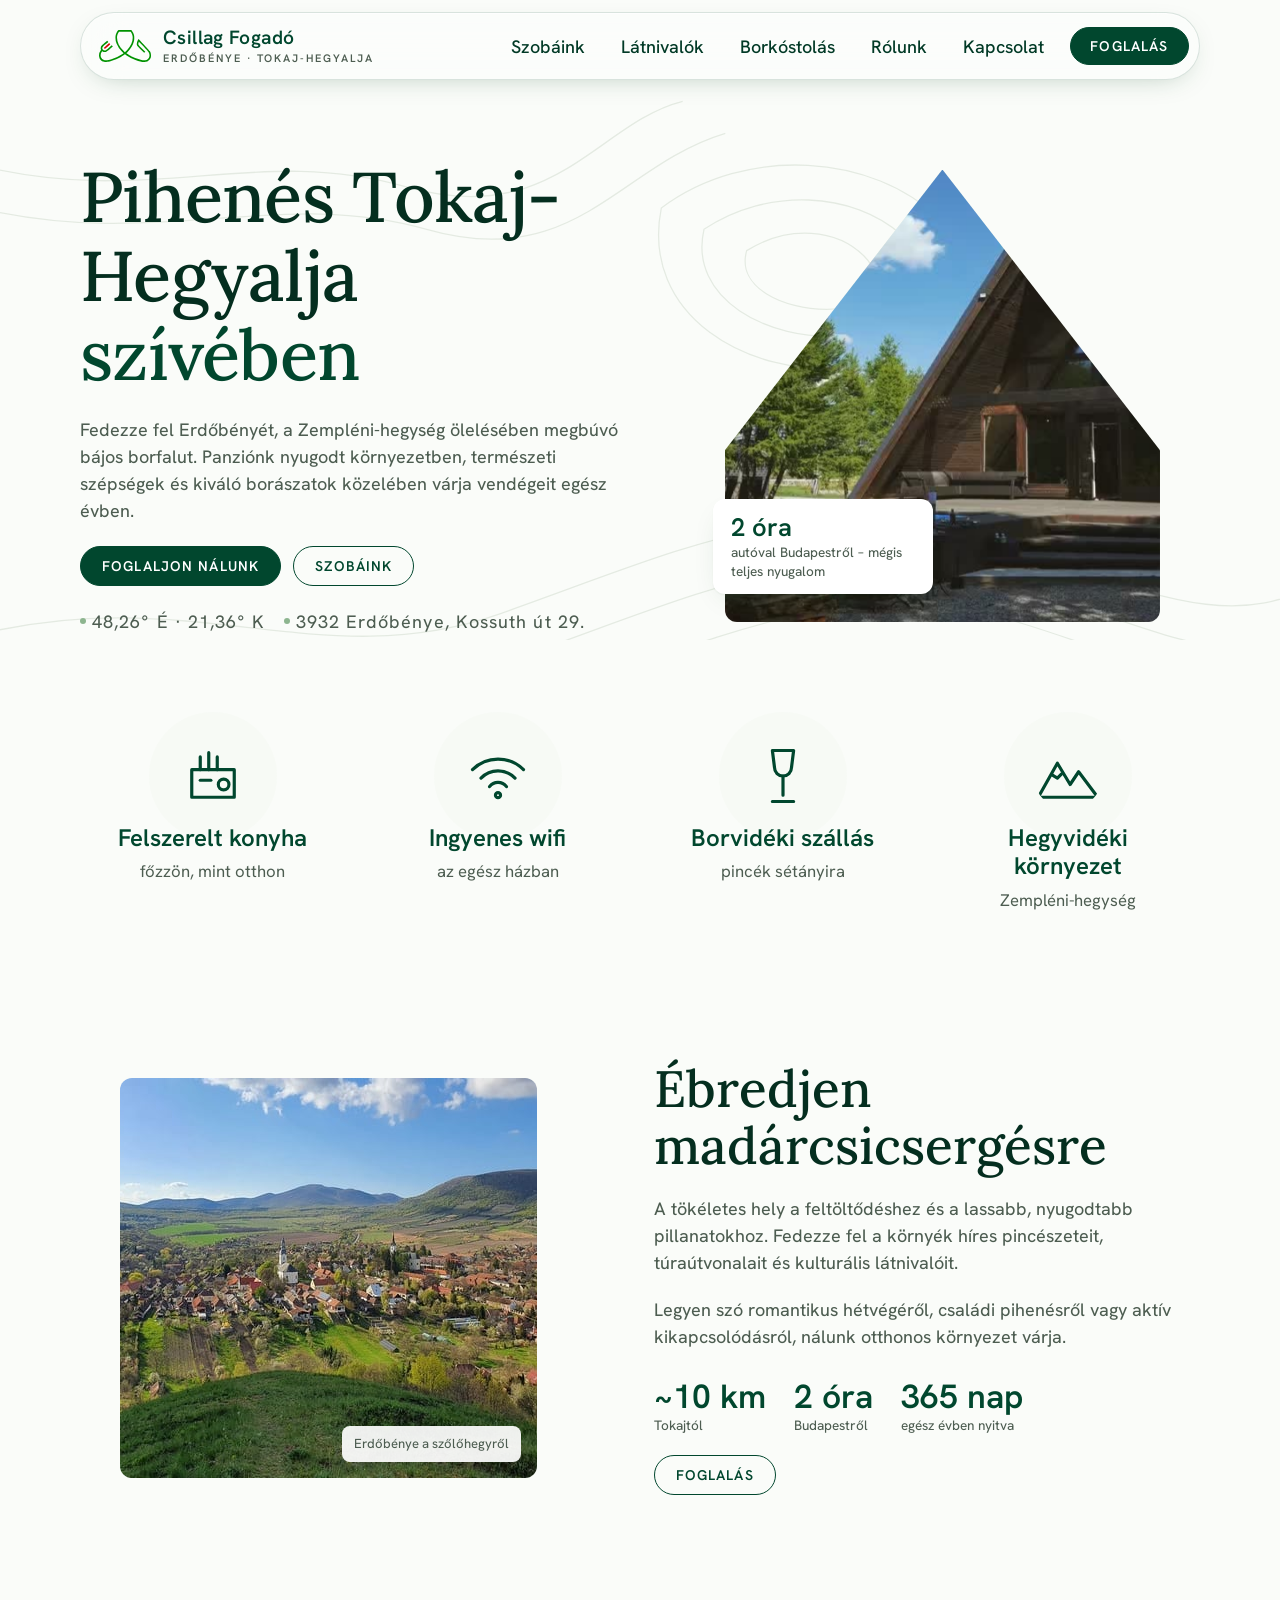
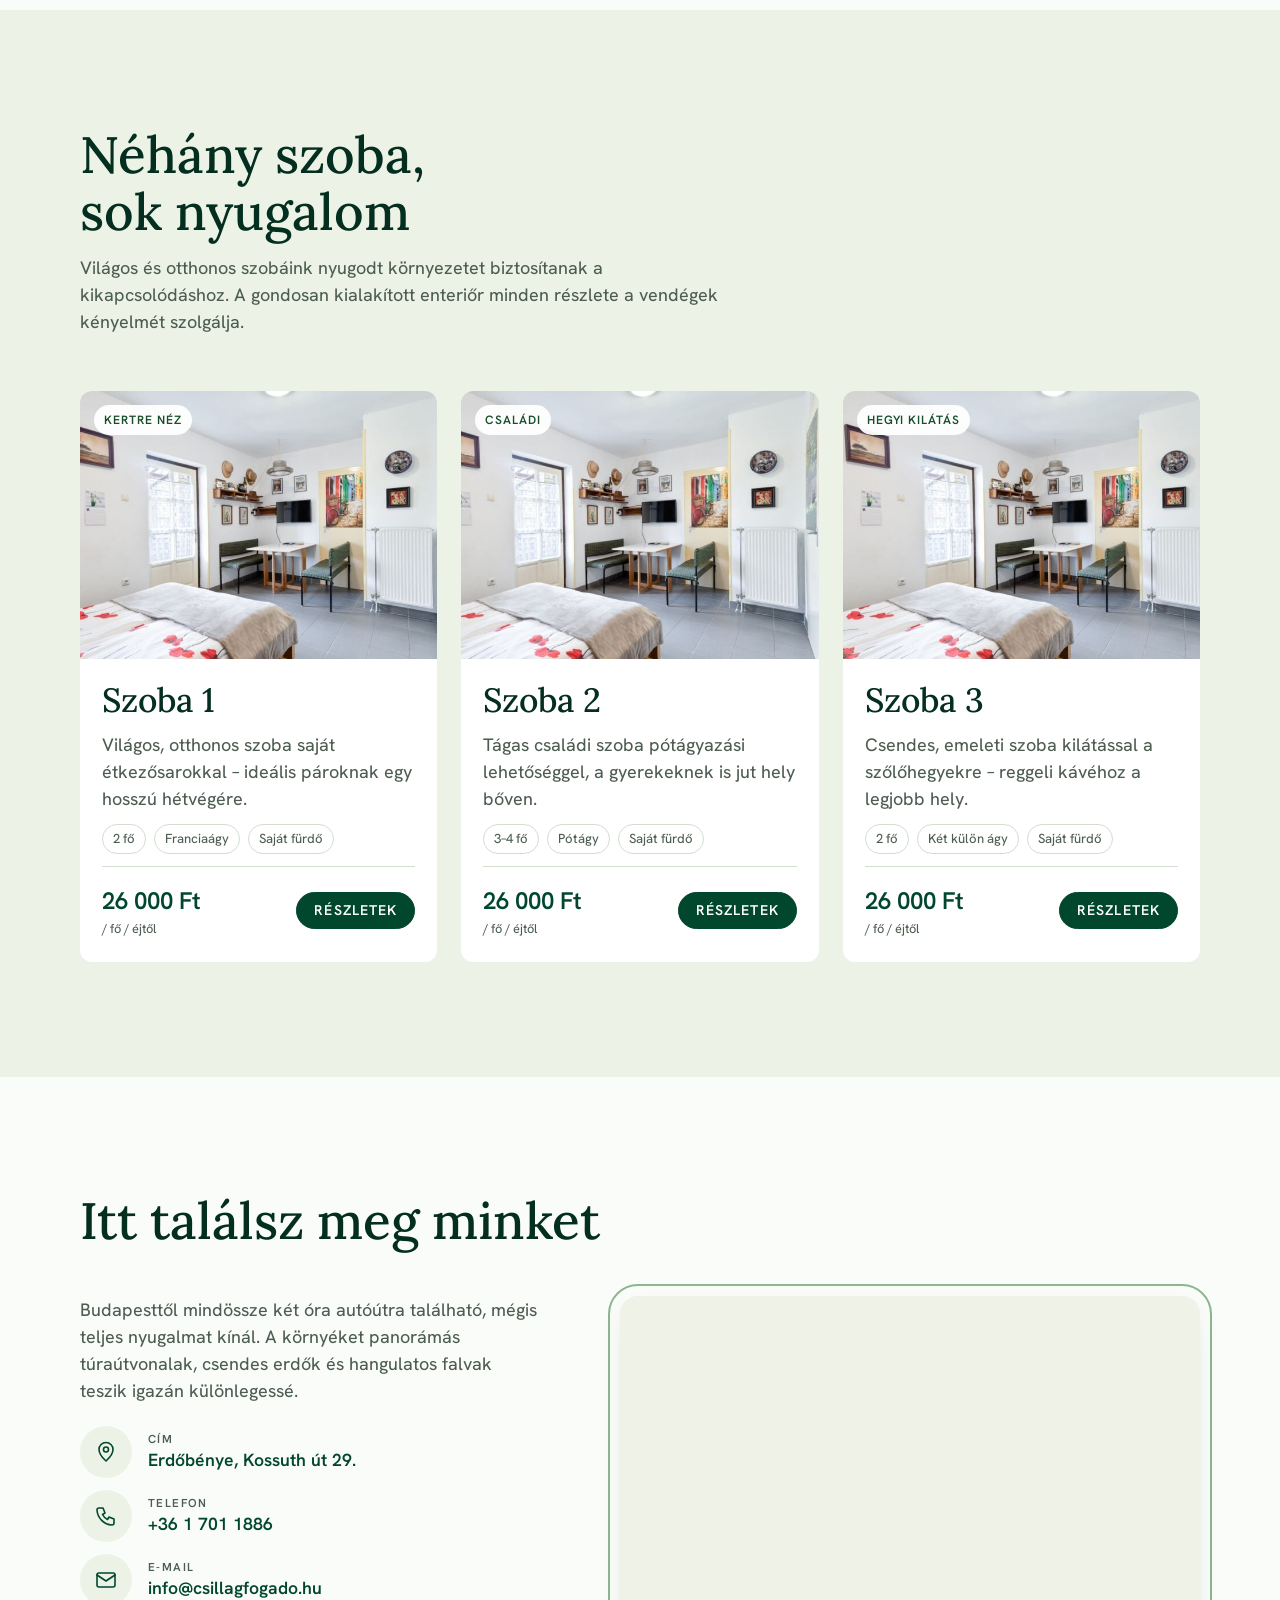
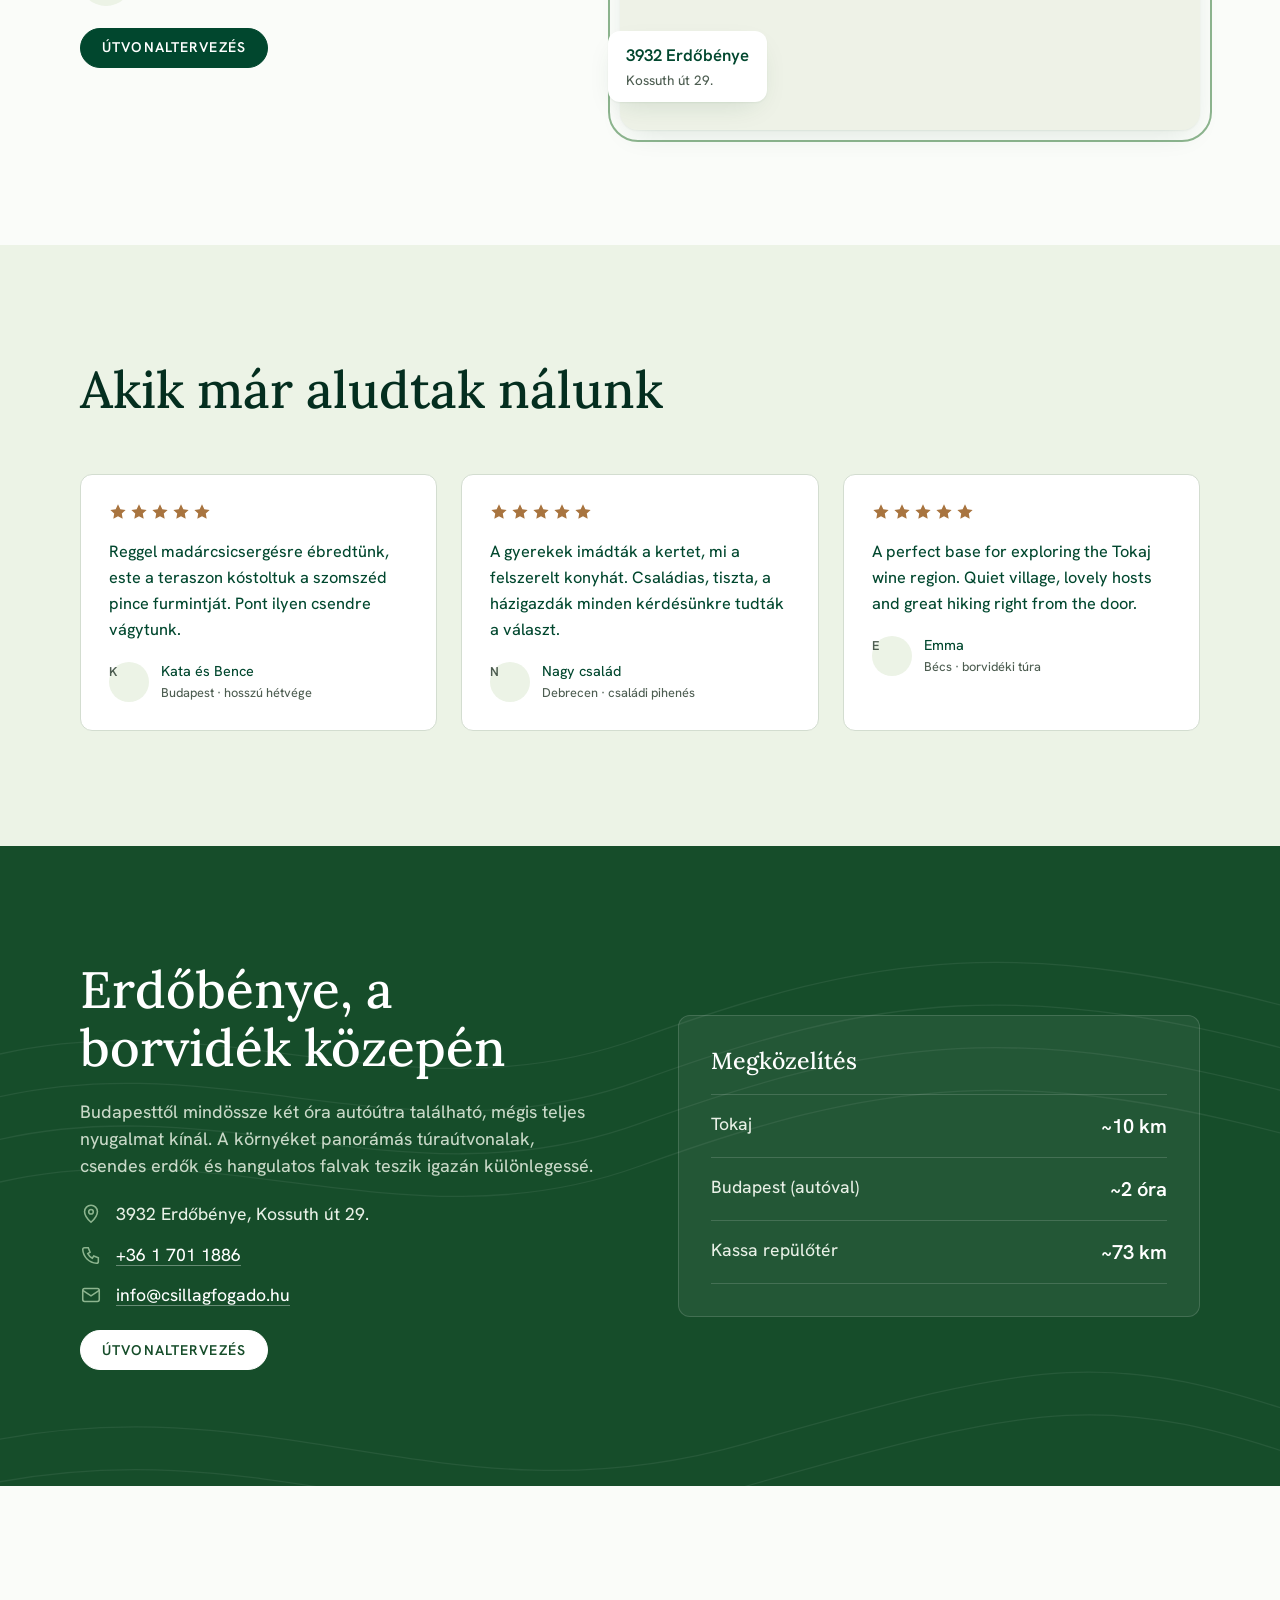
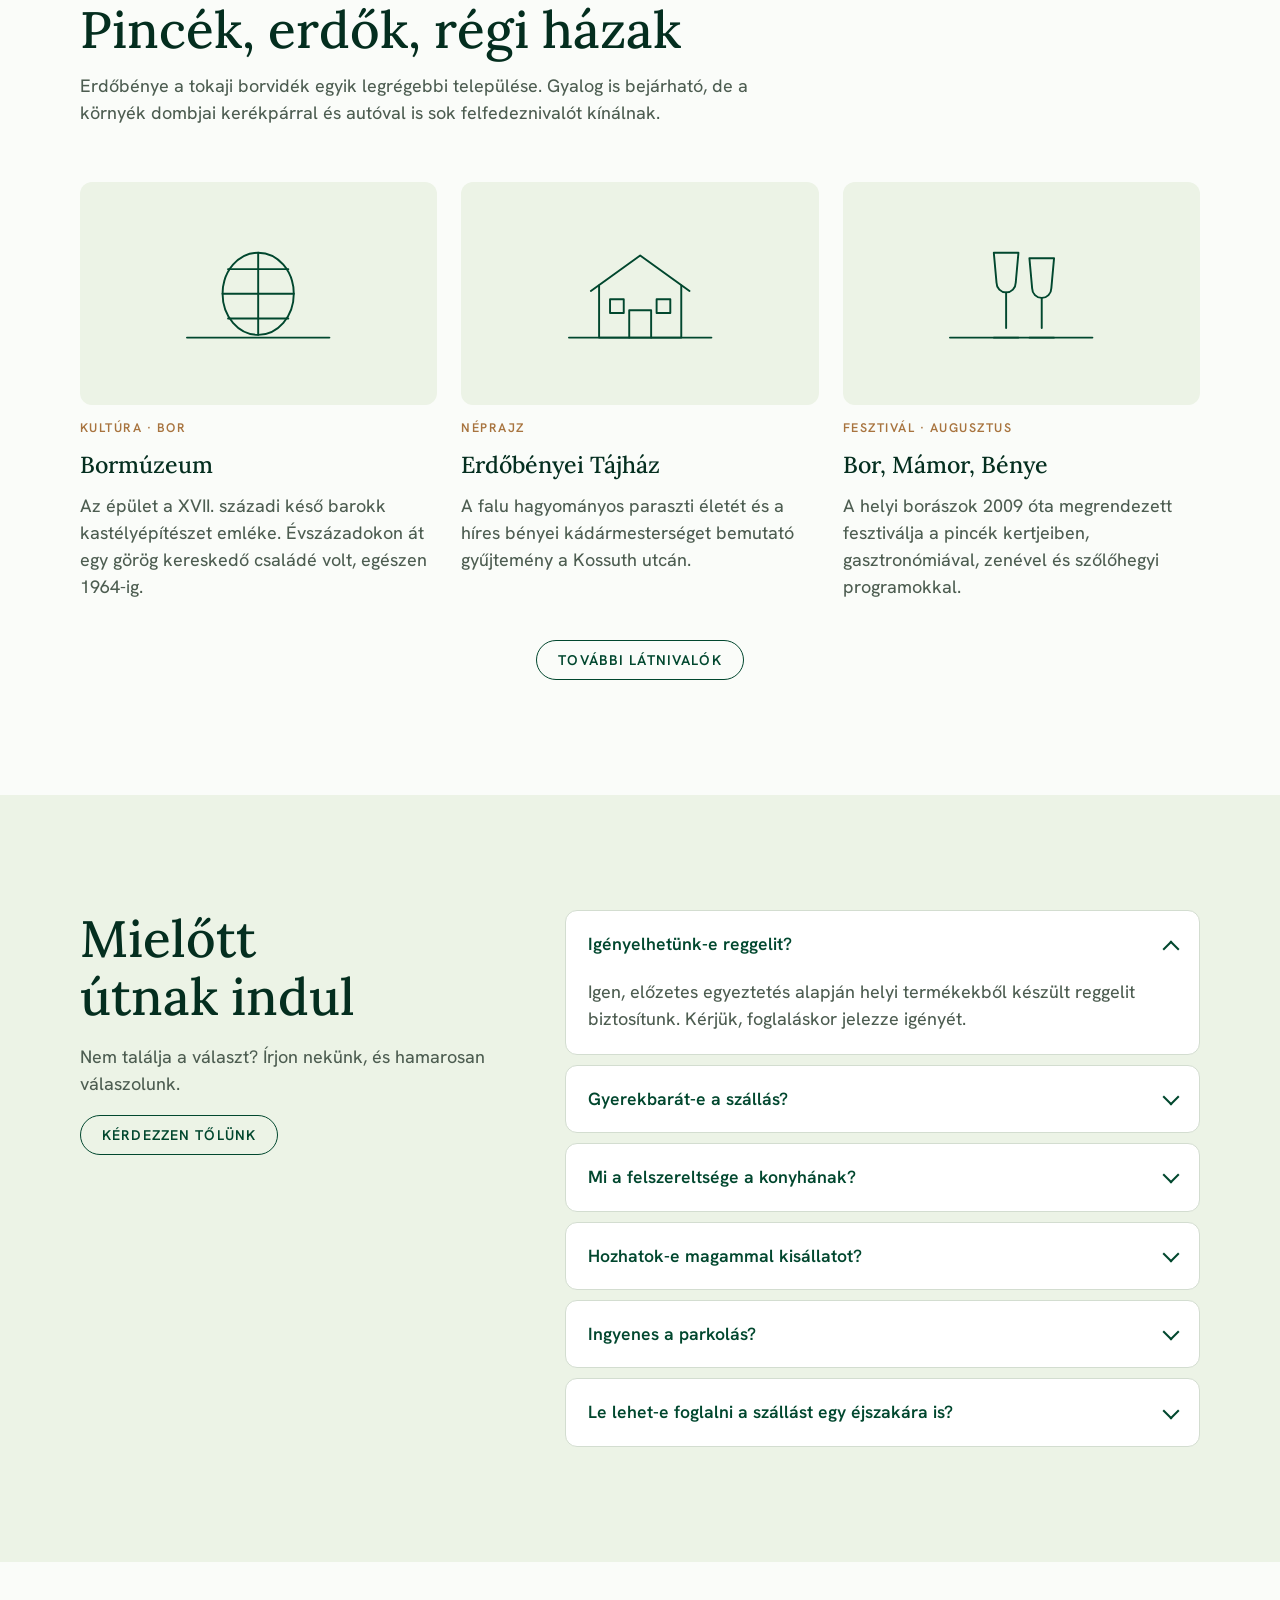
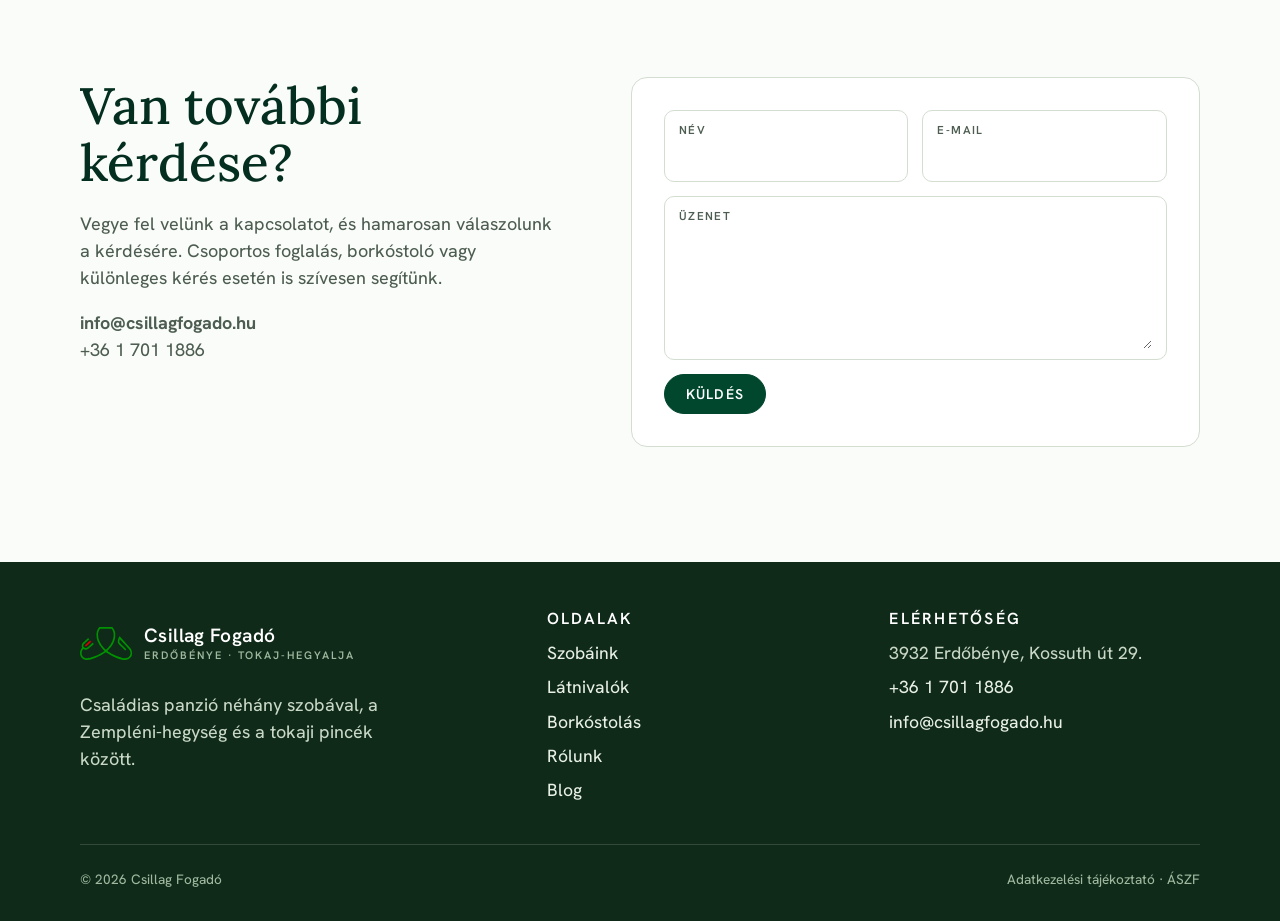
==== commit 9412a8d9: "Findus: single-line heading, align text and map Co-Authored-By: Claude Sonnet 5.5 <noreply@anthropic" ====
--- a/index.html
+++ b/index.html
@@ -180,8 +180,8 @@
   <!-- ITT TALÁLSZ MEG MINKET -->
   <section class="section findus" id="elerhetoseg" aria-labelledby="findus-title">
     <div class="wrap">
+      <h2 id="findus-title" class="findus-title reveal">Itt találsz meg minket</h2>
       <div class="findus-copy reveal">
-        <h2 id="findus-title">Itt találsz meg minket</h2>
         <p>Budapesttől mindössze két óra autóútra található, mégis teljes nyugalmat kínál. A környéket panorámás túraútvonalak, csendes erdők és hangulatos falvak teszik igazán különlegessé.</p>
         <ul class="findus-list">
           <li>
--- a/css/style.css
+++ b/css/style.css
@@ -349,9 +349,10 @@
 .room-foot .btn { padding: .75em 1.2em; }
 
 /* ---------- Itt találsz meg minket ---------- */
-.findus .wrap { display: grid; grid-template-columns: 1fr 1.25fr; gap: clamp(32px, 6vw, 80px); align-items: center; }
+.findus .wrap { display: grid; grid-template-columns: 1fr 1.25fr; gap: clamp(32px, 6vw, 80px); align-items: start; }
 .findus-copy { display: grid; gap: 22px; min-width: 0; justify-items: start; }
-.findus-copy h2 { font-size: var(--step-3); }
+.findus-title { grid-column: 1 / -1; font-size: var(--step-3); margin-bottom: calc(clamp(32px, 6vw, 80px) * -.4); }
+@media (min-width: 481px) { .findus-title { white-space: nowrap; } }
 .findus-copy > p { color: var(--ink-soft); max-width: 34rem; }
 .findus-list { list-style: none; margin: 0; padding: 0; display: grid; gap: 12px; width: 100%; max-width: 30rem; }
 .findus-list li { display: flex; align-items: center; gap: 16px; }
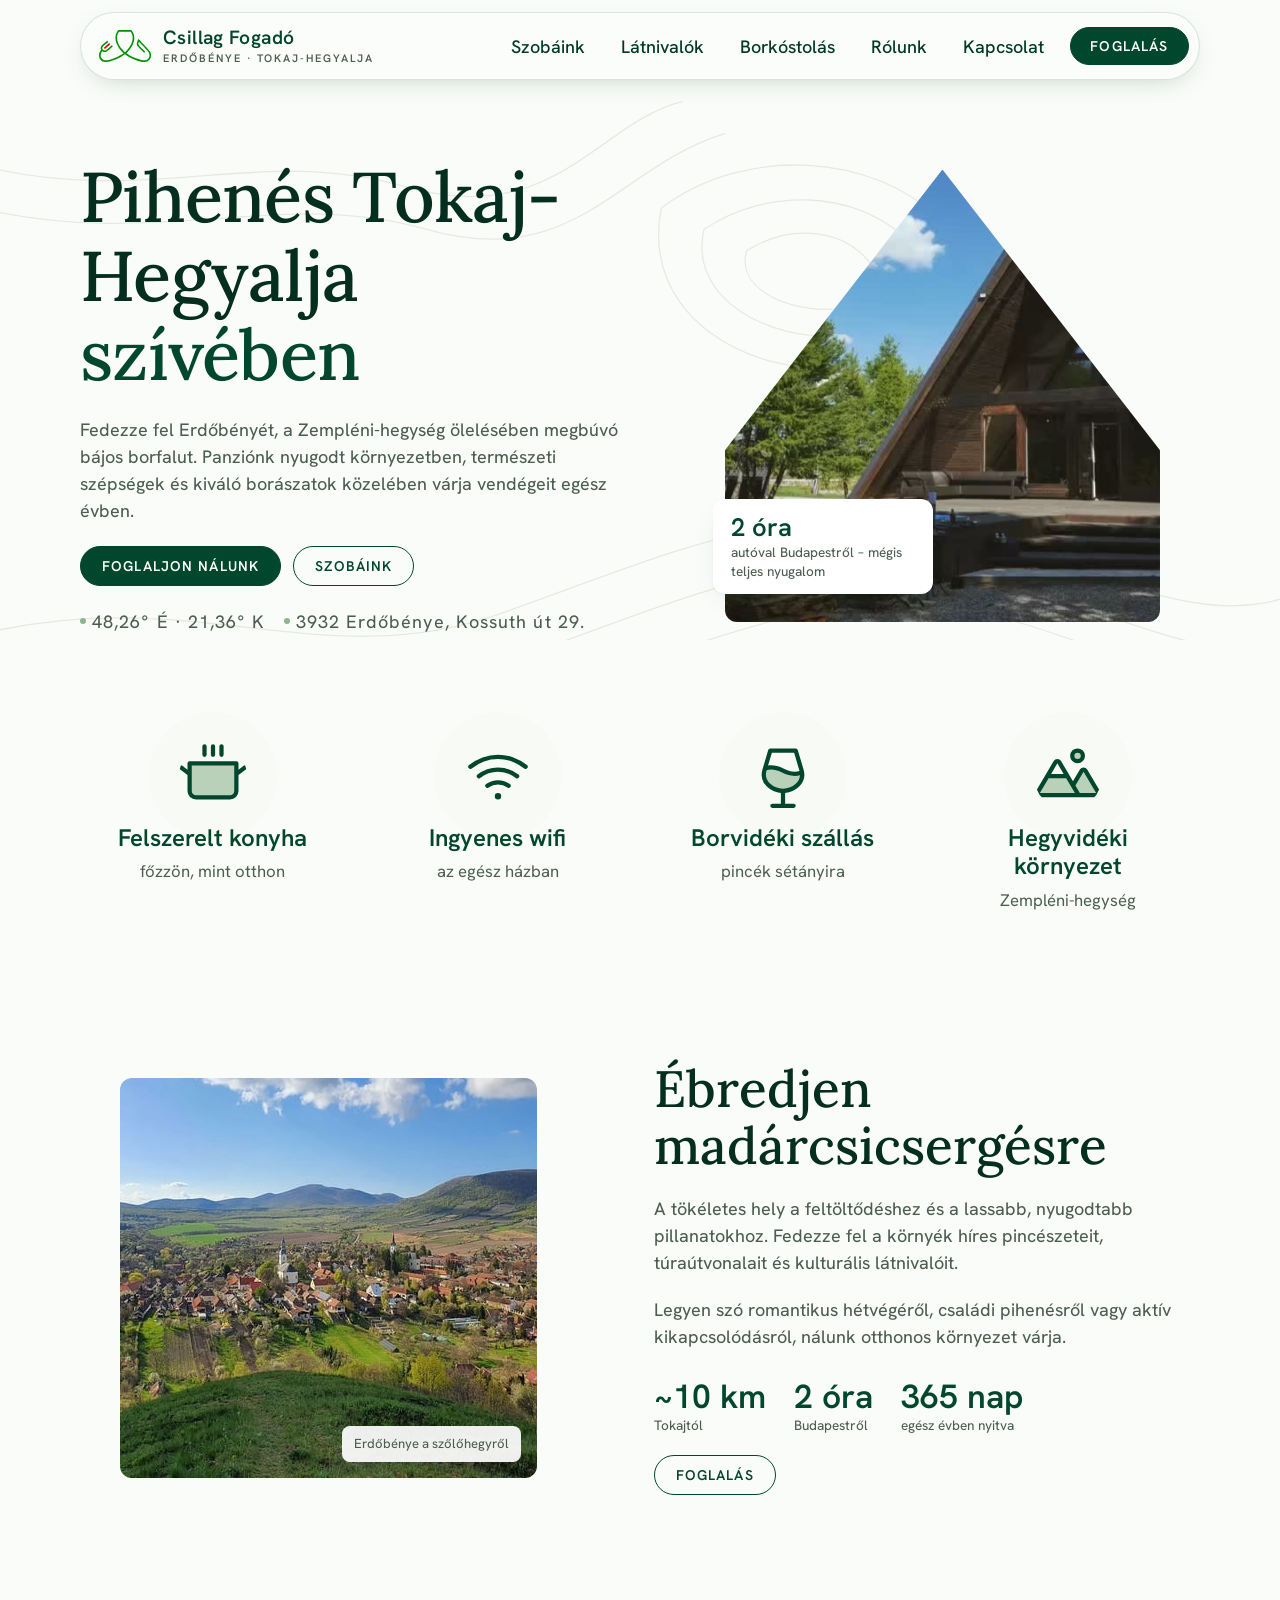
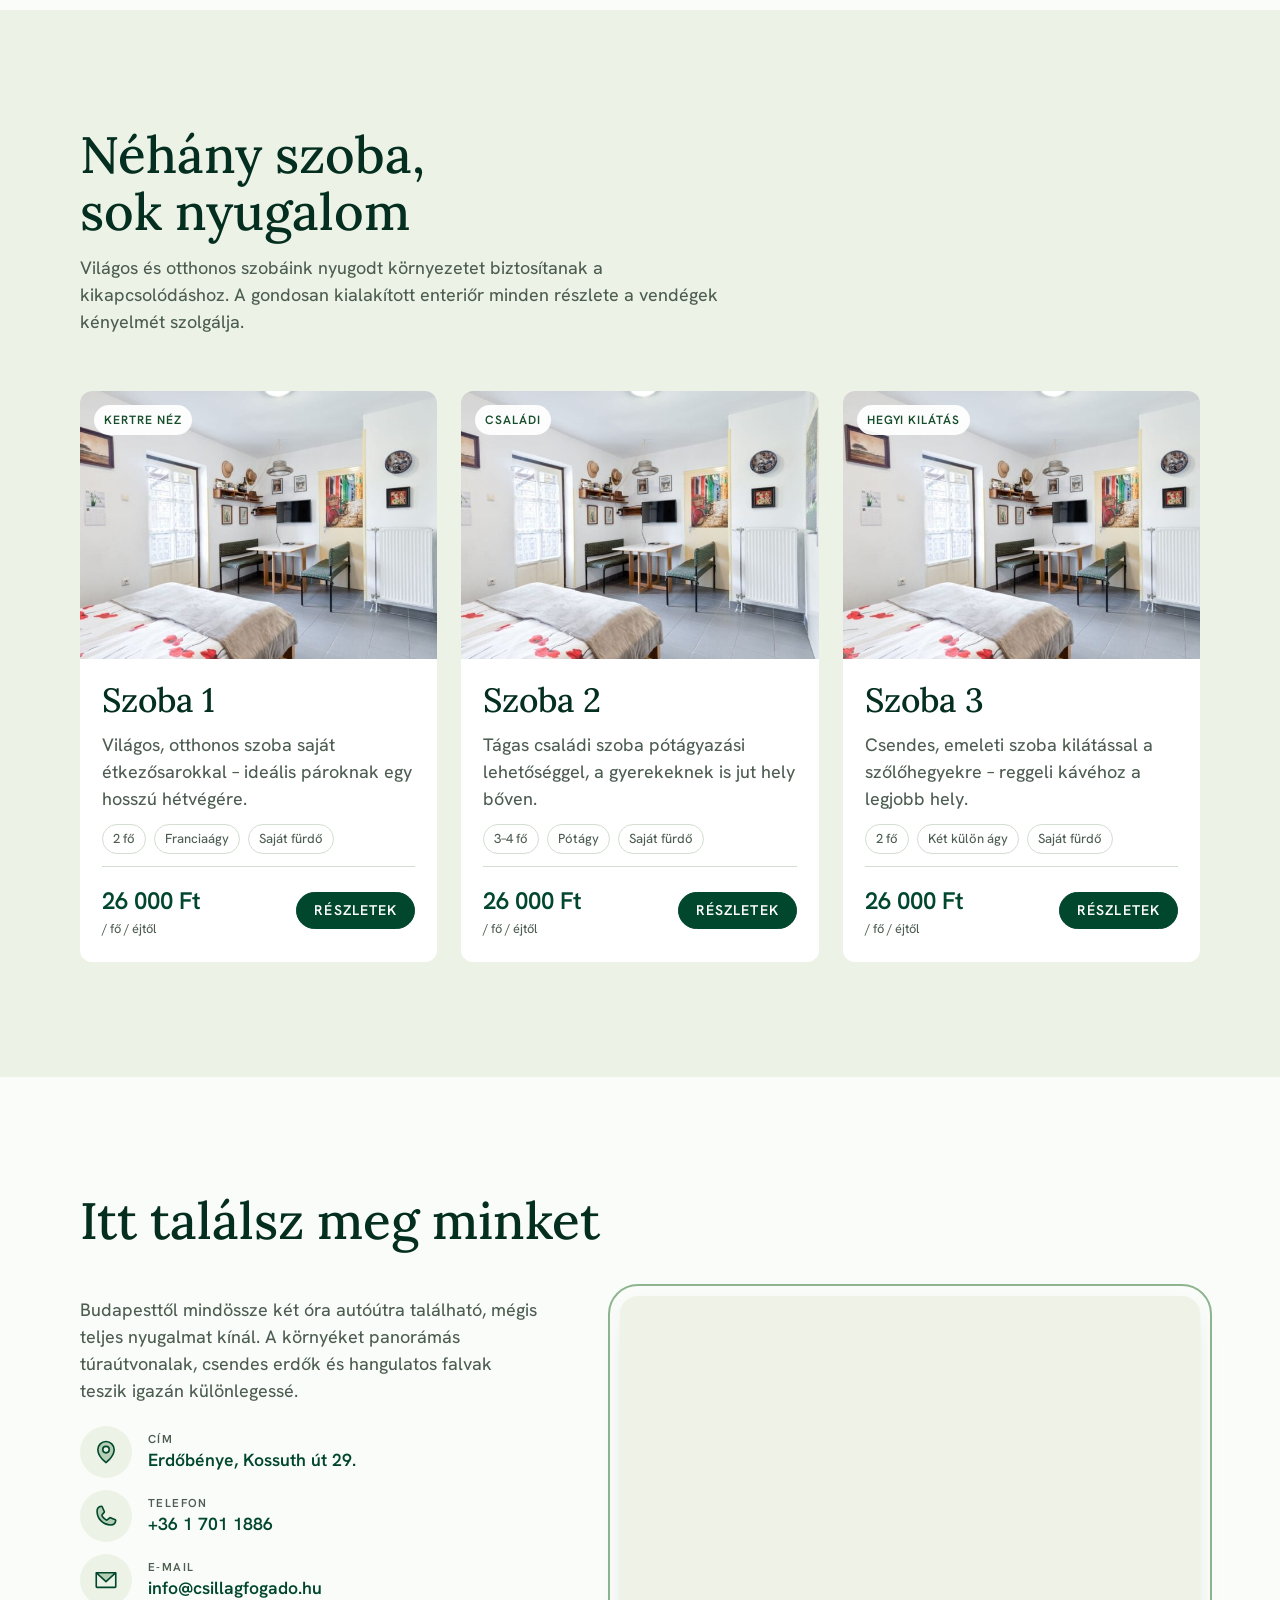
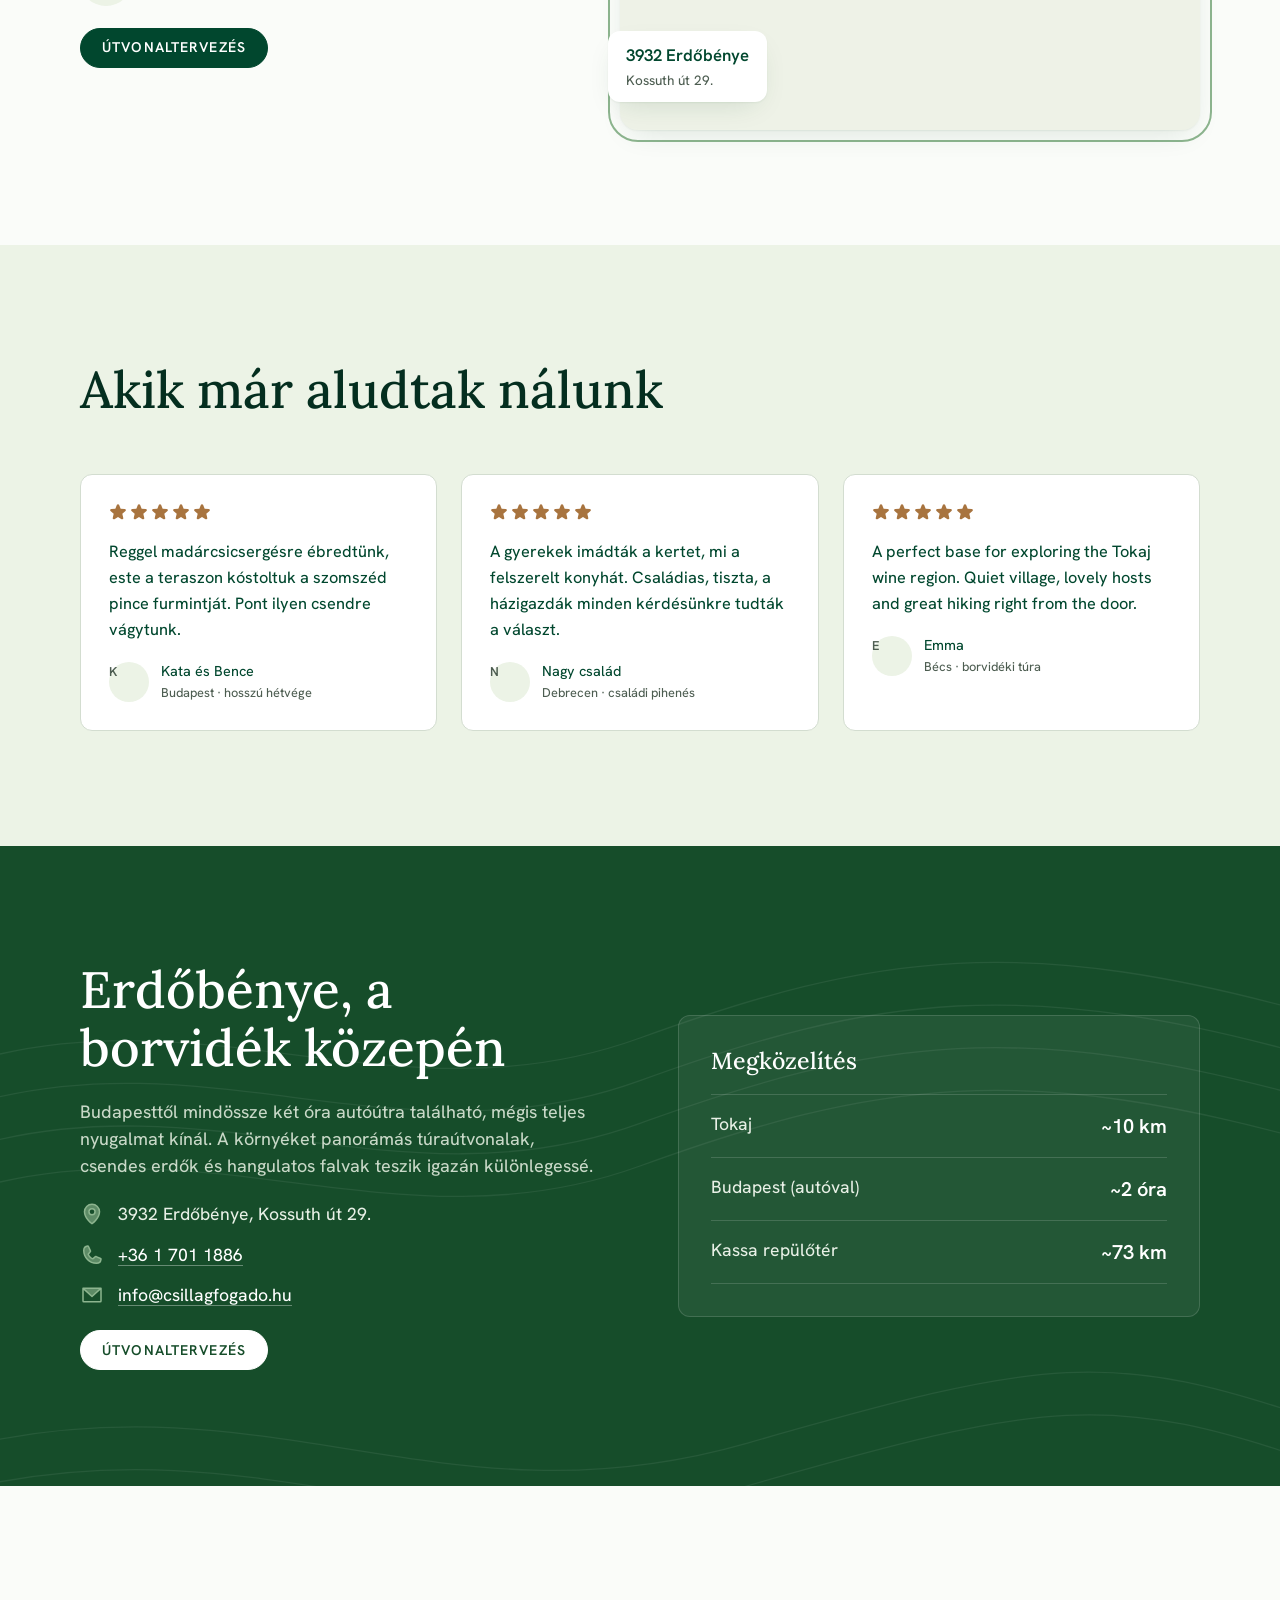
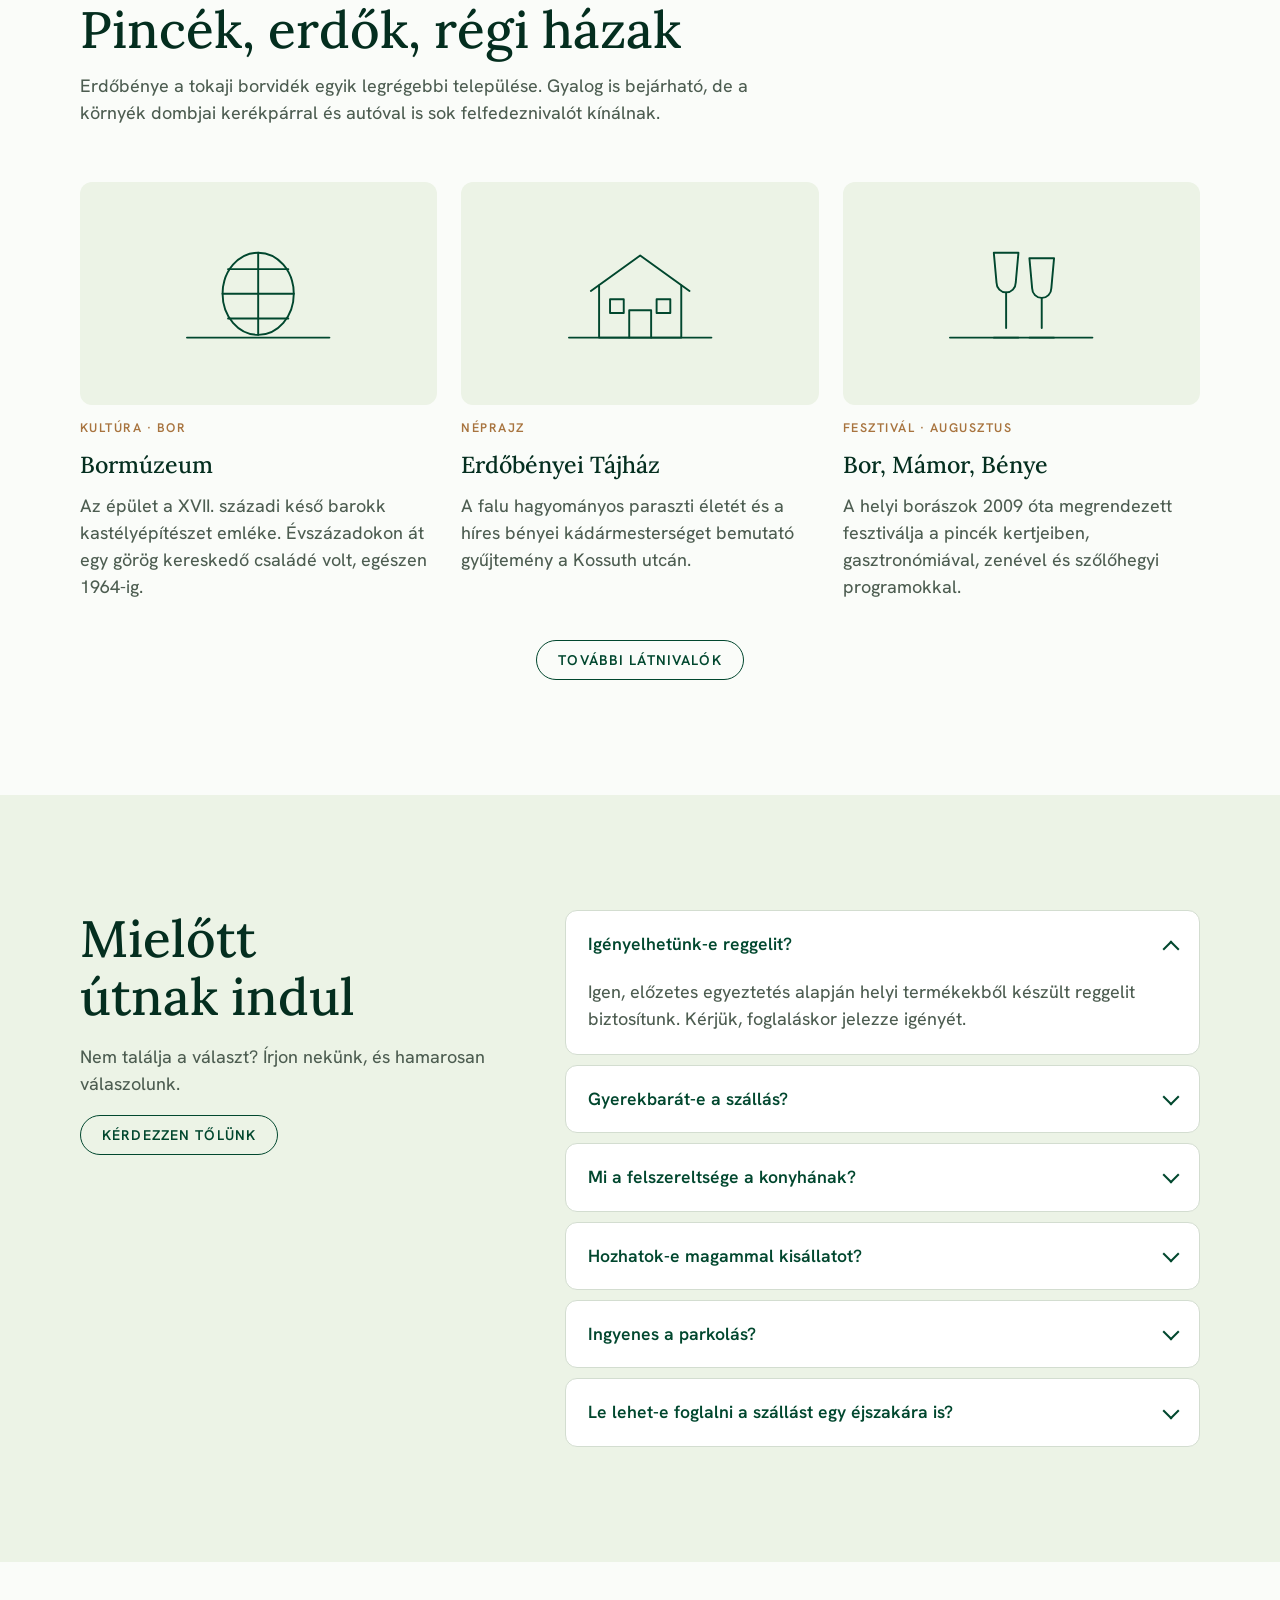
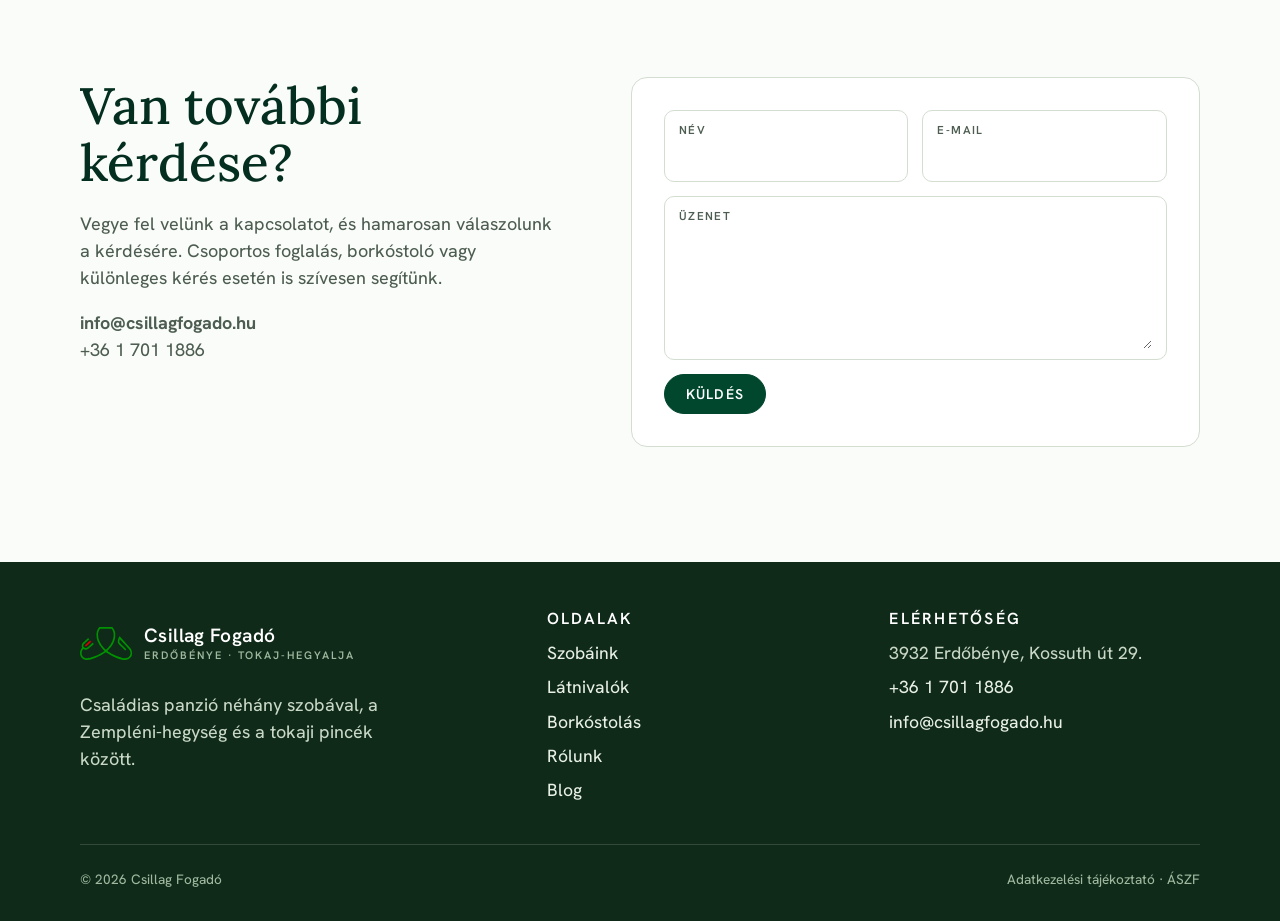
==== commit f6e466ad: "Add Látnivalók page, SEO metadata, Phosphor icon sprites, room page refinements Co-Authored-By: Clau" ====
--- a/index.html
+++ b/index.html
@@ -3,15 +3,53 @@
 <head>
 <meta charset="utf-8">
 <meta name="viewport" content="width=device-width, initial-scale=1, viewport-fit=cover">
-<title>Csillag Fogadó – Erdőbénye</title>
+<title>Csillag Fogadó – Panzió Erdőbényén, Tokaj-Hegyalján</title>
 <meta name="description" content="Családias panzió Erdőbényén, Tokaj-Hegyalja szívében. Néhány otthonos szoba, csend, erdők és pincészetek a közelben – egész évben.">
+<!-- SEO -->
+<meta name="robots" content="index, follow, max-image-preview:large">
+<link rel="canonical" href="https://csillagfogado.hu/">
+<meta name="theme-color" content="#164d2a">
 <link rel="icon" href="img/logo.svg" type="image/svg+xml">
+<link rel="apple-touch-icon" href="img/apple-touch-icon.png">
+<link rel="manifest" href="/site.webmanifest">
+<meta property="og:type" content="website">
+<meta property="og:locale" content="hu_HU">
+<meta property="og:site_name" content="Csillag Fogadó">
+<meta property="og:title" content="Csillag Fogadó – Panzió Erdőbényén, Tokaj-Hegyalján">
+<meta property="og:description" content="Néhány otthonos szoba, csend, erdők és pincészetek a közelben – egész évben.">
+<meta property="og:url" content="https://csillagfogado.hu/">
+<meta property="og:image" content="https://csillagfogado.hu/img/og-image.png">
+<meta property="og:image:width" content="1200">
+<meta property="og:image:height" content="630">
+<meta property="og:image:alt" content="A Csillag Fogadó fából épült A-háza Erdőbényén">
+<meta name="twitter:card" content="summary_large_image">
+<meta name="twitter:title" content="Csillag Fogadó – Panzió Erdőbényén, Tokaj-Hegyalján">
+<meta name="twitter:description" content="Néhány otthonos szoba, csend, erdők és pincészetek a közelben – egész évben.">
+<meta name="twitter:image" content="https://csillagfogado.hu/img/og-image.png">
+<script type="application/ld+json">{"@context":"https://schema.org","@graph":[{"@type":"LodgingBusiness","@id":"https://csillagfogado.hu/#szallas","name":"Csillag Fogadó","url":"https://csillagfogado.hu/","description":"Családias panzió Erdőbényén, Tokaj-Hegyalja szívében, néhány otthonos szobával.","image":"https://csillagfogado.hu/img/og-image.png","logo":"https://csillagfogado.hu/img/logo.svg","telephone":"+3617011886","email":"info@csillagfogado.hu","address":{"@type":"PostalAddress","streetAddress":"Kossuth út 29.","postalCode":"3932","addressLocality":"Erdőbénye","addressCountry":"HU"},"geo":{"@type":"GeoCoordinates","latitude":48.26,"longitude":21.36},"priceRange":"Ft 26 000 / fő / éj-től","amenityFeature":[{"@type":"LocationFeatureSpecification","name":"Felszerelt konyha","value":true},{"@type":"LocationFeatureSpecification","name":"Ingyenes wifi","value":true},{"@type":"LocationFeatureSpecification","name":"Ingyenes parkolás","value":true}]},{"@type":"WebSite","@id":"https://csillagfogado.hu/#web","url":"https://csillagfogado.hu/","name":"Csillag Fogadó","inLanguage":"hu"}]}</script>
+<!-- /SEO -->
 <link rel="preconnect" href="https://fonts.googleapis.com">
 <link rel="preconnect" href="https://fonts.gstatic.com" crossorigin>
 <link rel="stylesheet" href="https://fonts.googleapis.com/css2?family=Hanken+Grotesk:wght@400;500;600&family=Lora:wght@500&display=swap">
 <link rel="stylesheet" href="css/style.css">
 </head>
 <body>
+
+<!-- ICON-SPRITE: Phosphor Icons (MIT) – generálva: node tools/build-icons.js -->
+<svg width="0" height="0" style="position:absolute" aria-hidden="true" focusable="false">
+  <defs>
+    <symbol id="i-mail" viewBox="0 0 256 256"><path class="ph-d" d="M224,56l-96,88L32,56Z"/><path d="M224,48H32a8,8,0,0,0-8,8V192a16,16,0,0,0,16,16H216a16,16,0,0,0,16-16V56A8,8,0,0,0,224,48ZM203.43,64,128,133.15,52.57,64ZM216,192H40V74.19l82.59,75.71a8,8,0,0,0,10.82,0L216,74.19V192Z"/></symbol>
+    <symbol id="i-mountain" viewBox="0 0 256 256"><path class="ph-d" d="M144,52a20,20,0,1,1,20,20A20,20,0,0,1,144,52Zm49.44,55.92a8,8,0,0,0-13.77,0l-33,55.75-21-35.67H50.35L8,200H248Z"/><path d="M164,80a28,28,0,1,0-28-28A28,28,0,0,0,164,80Zm0-40a12,12,0,1,1-12,12A12,12,0,0,1,164,40Zm90.88,155.92-54.56-92.08A15.87,15.87,0,0,0,186.55,96h0a15.85,15.85,0,0,0-13.76,7.84L146.63,148l-44.84-76.1a16,16,0,0,0-27.58,0L1.11,195.94A8,8,0,0,0,8,208H248a8,8,0,0,0,6.88-12.08ZM88,80l23.57,40H64.43ZM22,192l33-56h66l33,56Zm150.57,0-16.66-28.28L186.55,112,234,192Z"/></symbol>
+    <symbol id="i-phone" viewBox="0 0 256 256"><path class="ph-d" d="M223.94,174.08A48.33,48.33,0,0,1,176,216,136,136,0,0,1,40,80,48.33,48.33,0,0,1,81.92,32.06a8,8,0,0,1,8.3,4.8l21.13,47.2a8,8,0,0,1-.66,7.53L89.32,117a7.93,7.93,0,0,0-.54,7.81c8.27,16.93,25.77,34.22,42.75,42.41a7.92,7.92,0,0,0,7.83-.59l25-21.3a8,8,0,0,1,7.59-.69l47.16,21.13A8,8,0,0,1,223.94,174.08Z"/><path d="M222.37,158.46l-47.11-21.11-.13-.06a16,16,0,0,0-15.17,1.4,8.12,8.12,0,0,0-.75.56L134.87,160c-15.42-7.49-31.34-23.29-38.83-38.51l20.78-24.71c.2-.25.39-.5.57-.77a16,16,0,0,0,1.32-15.06l0-.12L97.54,33.64a16,16,0,0,0-16.62-9.52A56.26,56.26,0,0,0,32,80c0,79.4,64.6,144,144,144a56.26,56.26,0,0,0,55.88-48.92A16,16,0,0,0,222.37,158.46ZM176,208A128.14,128.14,0,0,1,48,80,40.2,40.2,0,0,1,82.87,40a.61.61,0,0,0,0,.12l21,47L83.2,111.86a6.13,6.13,0,0,0-.57.77,16,16,0,0,0-1,15.7c9.06,18.53,27.73,37.06,46.46,46.11a16,16,0,0,0,15.75-1.14,8.44,8.44,0,0,0,.74-.56L168.89,152l47,21.05h0s.08,0,.11,0A40.21,40.21,0,0,1,176,208Z"/></symbol>
+    <symbol id="i-pin" viewBox="0 0 256 256"><path class="ph-d" d="M128,24a80,80,0,0,0-80,80c0,72,80,128,80,128s80-56,80-128A80,80,0,0,0,128,24Zm0,112a32,32,0,1,1,32-32A32,32,0,0,1,128,136Z"/><path d="M128,64a40,40,0,1,0,40,40A40,40,0,0,0,128,64Zm0,64a24,24,0,1,1,24-24A24,24,0,0,1,128,128Zm0-112a88.1,88.1,0,0,0-88,88c0,31.4,14.51,64.68,42,96.25a254.19,254.19,0,0,0,41.45,38.3,8,8,0,0,0,9.18,0A254.19,254.19,0,0,0,174,200.25c27.45-31.57,42-64.85,42-96.25A88.1,88.1,0,0,0,128,16Zm0,206c-16.53-13-72-60.75-72-118a72,72,0,0,1,144,0C200,161.23,144.53,209,128,222Z"/></symbol>
+    <symbol id="i-pot" viewBox="0 0 256 256"><path class="ph-d" d="M216,80V184a24,24,0,0,1-24,24H64a24,24,0,0,1-24-24V80Z"/><path d="M88,48V16a8,8,0,0,1,16,0V48a8,8,0,0,1-16,0Zm40,8a8,8,0,0,0,8-8V16a8,8,0,0,0-16,0V48A8,8,0,0,0,128,56Zm32,0a8,8,0,0,0,8-8V16a8,8,0,0,0-16,0V48A8,8,0,0,0,160,56Zm92.8,46.4L224,124v60a32,32,0,0,1-32,32H64a32,32,0,0,1-32-32V124L3.2,102.4a8,8,0,0,1,9.6-12.8L32,104V80a8,8,0,0,1,8-8H216a8,8,0,0,1,8,8v24l19.2-14.4a8,8,0,0,1,9.6,12.8ZM208,88H48v96a16,16,0,0,0,16,16H192a16,16,0,0,0,16-16Z"/></symbol>
+    <symbol id="i-star" viewBox="0 0 256 256"><path d="M234.29,114.85l-45,38.83L203,211.75a16.4,16.4,0,0,1-24.5,17.82L128,198.49,77.47,229.57A16.4,16.4,0,0,1,53,211.75l13.76-58.07-45-38.83A16.46,16.46,0,0,1,31.08,86l59-4.76,22.76-55.08a16.36,16.36,0,0,1,30.27,0l22.75,55.08,59,4.76a16.46,16.46,0,0,1,9.37,28.86Z"/></symbol>
+    <symbol id="i-wifi" viewBox="0 0 256 256"><path d="M140,204a12,12,0,1,1-12-12A12,12,0,0,1,140,204ZM237.08,87A172,172,0,0,0,18.92,87,8,8,0,0,0,29.08,99.37a156,156,0,0,1,197.84,0A8,8,0,0,0,237.08,87ZM205,122.77a124,124,0,0,0-153.94,0A8,8,0,0,0,61,135.31a108,108,0,0,1,134.06,0,8,8,0,0,0,11.24-1.3A8,8,0,0,0,205,122.77Zm-32.26,35.76a76.05,76.05,0,0,0-89.42,0,8,8,0,0,0,9.42,12.94,60,60,0,0,1,70.58,0,8,8,0,1,0,9.42-12.94Z"/></symbol>
+    <symbol id="i-wine" viewBox="0 0 256 256"><path class="ph-d" d="M182.48,162.5a79.77,79.77,0,0,1-109,0A55.86,55.86,0,0,1,58.3,105.93l1.57-5.31h0C72.49,95.21,95.2,91.4,128,108c35.86,18.16,59.67,11.89,71.42,5.84h0A55.72,55.72,0,0,1,182.48,162.5Z"/><path d="M205.33,103.67,183.56,29.74A8,8,0,0,0,175.89,24H80.11a8,8,0,0,0-7.67,5.74L50.67,103.67a63.46,63.46,0,0,0,17.42,64.67A87.41,87.41,0,0,0,120,191.63V232H88a8,8,0,1,0,0,16h80a8,8,0,1,0,0-16H136V191.63a87.39,87.39,0,0,0,51.91-23.29A63.48,63.48,0,0,0,205.33,103.67ZM86.09,40h83.82L190,108.19c.09.3.17.6.25.9-21.42,7.68-45.54-1.6-58.63-8.23C106.43,88.11,86.43,86.49,71.68,88.93ZM177,156.65a71.69,71.69,0,0,1-98,0,47.55,47.55,0,0,1-13-48.46l.45-1.52c12-4.06,31.07-5.14,57.93,8.47,11.15,5.65,29.16,12.85,48.43,12.85a68.64,68.64,0,0,0,19.05-2.6A47.2,47.2,0,0,1,177,156.65Z"/></symbol>
+  </defs>
+</svg>
+<!-- /ICON-SPRITE -->
+
 
 <header class="site-header" id="top">
   <div class="wrap">
@@ -58,7 +96,7 @@
       </div>
       <figure class="hero-figure">
         <div class="aframe">
-          <img src="img/hero.jpg" alt="A Csillag Fogadó fából épült A-háza fenyők között, napos kerttel" width="946" height="533">
+          <img src="img/hero.jpg" fetchpriority="high" alt="A Csillag Fogadó fából épült A-háza fenyők között, napos kerttel" width="946" height="533">
         </div>
         <div class="hero-badge">
           <strong>2 óra</strong>
@@ -73,19 +111,19 @@
     <div class="wrap">
       <ul>
         <li>
-          <svg viewBox="0 0 32 32" aria-hidden="true"><path d="M6 13h20v13H6z"/><path d="M10 13V7m4 6V5m4 8V7"/><circle cx="21" cy="20" r="2.5"/><path d="M10 18h5"/></svg>
+          <svg class="ic" aria-hidden="true"><use href="#i-pot"/></svg>
           <span>Felszerelt konyha<small>főzzön, mint otthon</small></span>
         </li>
         <li>
-          <svg viewBox="0 0 32 32" aria-hidden="true"><path d="M4 13a17 17 0 0 1 24 0"/><path d="M8 17a11 11 0 0 1 16 0"/><path d="M12 21a5 5 0 0 1 8 0"/><circle cx="16" cy="25" r="1.2"/></svg>
+          <svg class="ic" aria-hidden="true"><use href="#i-wifi"/></svg>
           <span>Ingyenes wifi<small>az egész házban</small></span>
         </li>
         <li>
-          <svg viewBox="0 0 32 32" aria-hidden="true"><path d="M11 4h10l-1 8a4 4 0 0 1-8 0z"/><path d="M16 16v9m-5 3h10"/></svg>
+          <svg class="ic" aria-hidden="true"><use href="#i-wine"/></svg>
           <span>Borvidéki szállás<small>pincék sétányira</small></span>
         </li>
         <li>
-          <svg viewBox="0 0 32 32" aria-hidden="true"><path d="M2 26 11 10l6 10 4-6 9 12z"/><path d="M8.5 15.5 11 17l2-2"/></svg>
+          <svg class="ic" aria-hidden="true"><use href="#i-mountain"/></svg>
           <span>Hegyvidéki környezet<small>Zempléni-hegység</small></span>
         </li>
       </ul>
@@ -185,15 +223,15 @@
         <p>Budapesttől mindössze két óra autóútra található, mégis teljes nyugalmat kínál. A környéket panorámás túraútvonalak, csendes erdők és hangulatos falvak teszik igazán különlegessé.</p>
         <ul class="findus-list">
           <li>
-            <span class="findus-icon"><svg viewBox="0 0 24 24" aria-hidden="true"><path d="M12 21s-7-6.2-7-11.5A7 7 0 0 1 19 9.5C19 14.8 12 21 12 21Z"/><circle cx="12" cy="9.5" r="2.5"/></svg></span>
+            <span class="findus-icon"><svg class="ic" aria-hidden="true"><use href="#i-pin"/></svg></span>
             <a href="https://www.google.com/maps/search/?api=1&query=Erd%C5%91b%C3%A9nye+Kossuth+utca+29" target="_blank" rel="noopener"><small>Cím</small>Erdőbénye, Kossuth út 29.</a>
           </li>
           <li>
-            <span class="findus-icon"><svg viewBox="0 0 24 24" aria-hidden="true"><path d="M5 4h4l2 5-2.5 1.5a11 11 0 0 0 5 5L15 13l5 2v4a2 2 0 0 1-2 2A16 16 0 0 1 3 6a2 2 0 0 1 2-2"/></svg></span>
+            <span class="findus-icon"><svg class="ic" aria-hidden="true"><use href="#i-phone"/></svg></span>
             <a href="tel:+3617011886"><small>Telefon</small>+36 1 701 1886</a>
           </li>
           <li>
-            <span class="findus-icon"><svg viewBox="0 0 24 24" aria-hidden="true"><rect x="3" y="5" width="18" height="14" rx="2"/><path d="m3 7 9 6 9-6"/></svg></span>
+            <span class="findus-icon"><svg class="ic" aria-hidden="true"><use href="#i-mail"/></svg></span>
             <a href="mailto:info@csillagfogado.hu"><small>E-mail</small>info@csillagfogado.hu</a>
           </li>
         </ul>
@@ -214,17 +252,17 @@
       </div>
       <div class="review-track">
         <article class="review reveal">
-          <div class="stars" aria-label="5 csillagból 5"><svg viewBox="0 0 20 20"><path d="m10 1.5 2.6 5.4 5.9.8-4.3 4.1 1 5.8L10 14.8l-5.2 2.8 1-5.8L1.5 7.7l5.9-.8z"/></svg><svg viewBox="0 0 20 20"><path d="m10 1.5 2.6 5.4 5.9.8-4.3 4.1 1 5.8L10 14.8l-5.2 2.8 1-5.8L1.5 7.7l5.9-.8z"/></svg><svg viewBox="0 0 20 20"><path d="m10 1.5 2.6 5.4 5.9.8-4.3 4.1 1 5.8L10 14.8l-5.2 2.8 1-5.8L1.5 7.7l5.9-.8z"/></svg><svg viewBox="0 0 20 20"><path d="m10 1.5 2.6 5.4 5.9.8-4.3 4.1 1 5.8L10 14.8l-5.2 2.8 1-5.8L1.5 7.7l5.9-.8z"/></svg><svg viewBox="0 0 20 20"><path d="m10 1.5 2.6 5.4 5.9.8-4.3 4.1 1 5.8L10 14.8l-5.2 2.8 1-5.8L1.5 7.7l5.9-.8z"/></svg></div>
+          <div class="stars" aria-label="5 csillagból 5"><svg class="ic" aria-hidden="true"><use href="#i-star"/></svg><svg class="ic" aria-hidden="true"><use href="#i-star"/></svg><svg class="ic" aria-hidden="true"><use href="#i-star"/></svg><svg class="ic" aria-hidden="true"><use href="#i-star"/></svg><svg class="ic" aria-hidden="true"><use href="#i-star"/></svg></div>
           <blockquote>Reggel madárcsicsergésre ébredtünk, este a teraszon kóstoltuk a szomszéd pince furmintját. Pont ilyen csendre vágytunk.</blockquote>
           <footer><span class="avatar" aria-hidden="true">K</span><div>Kata és Bence<span>Budapest · hosszú hétvége</span></div></footer>
         </article>
         <article class="review reveal">
-          <div class="stars" aria-label="5 csillagból 5"><svg viewBox="0 0 20 20"><path d="m10 1.5 2.6 5.4 5.9.8-4.3 4.1 1 5.8L10 14.8l-5.2 2.8 1-5.8L1.5 7.7l5.9-.8z"/></svg><svg viewBox="0 0 20 20"><path d="m10 1.5 2.6 5.4 5.9.8-4.3 4.1 1 5.8L10 14.8l-5.2 2.8 1-5.8L1.5 7.7l5.9-.8z"/></svg><svg viewBox="0 0 20 20"><path d="m10 1.5 2.6 5.4 5.9.8-4.3 4.1 1 5.8L10 14.8l-5.2 2.8 1-5.8L1.5 7.7l5.9-.8z"/></svg><svg viewBox="0 0 20 20"><path d="m10 1.5 2.6 5.4 5.9.8-4.3 4.1 1 5.8L10 14.8l-5.2 2.8 1-5.8L1.5 7.7l5.9-.8z"/></svg><svg viewBox="0 0 20 20"><path d="m10 1.5 2.6 5.4 5.9.8-4.3 4.1 1 5.8L10 14.8l-5.2 2.8 1-5.8L1.5 7.7l5.9-.8z"/></svg></div>
+          <div class="stars" aria-label="5 csillagból 5"><svg class="ic" aria-hidden="true"><use href="#i-star"/></svg><svg class="ic" aria-hidden="true"><use href="#i-star"/></svg><svg class="ic" aria-hidden="true"><use href="#i-star"/></svg><svg class="ic" aria-hidden="true"><use href="#i-star"/></svg><svg class="ic" aria-hidden="true"><use href="#i-star"/></svg></div>
           <blockquote>A gyerekek imádták a kertet, mi a felszerelt konyhát. Családias, tiszta, a házigazdák minden kérdésünkre tudták a választ.</blockquote>
           <footer><span class="avatar" aria-hidden="true">N</span><div>Nagy család<span>Debrecen · családi pihenés</span></div></footer>
         </article>
         <article class="review reveal">
-          <div class="stars" aria-label="5 csillagból 5"><svg viewBox="0 0 20 20"><path d="m10 1.5 2.6 5.4 5.9.8-4.3 4.1 1 5.8L10 14.8l-5.2 2.8 1-5.8L1.5 7.7l5.9-.8z"/></svg><svg viewBox="0 0 20 20"><path d="m10 1.5 2.6 5.4 5.9.8-4.3 4.1 1 5.8L10 14.8l-5.2 2.8 1-5.8L1.5 7.7l5.9-.8z"/></svg><svg viewBox="0 0 20 20"><path d="m10 1.5 2.6 5.4 5.9.8-4.3 4.1 1 5.8L10 14.8l-5.2 2.8 1-5.8L1.5 7.7l5.9-.8z"/></svg><svg viewBox="0 0 20 20"><path d="m10 1.5 2.6 5.4 5.9.8-4.3 4.1 1 5.8L10 14.8l-5.2 2.8 1-5.8L1.5 7.7l5.9-.8z"/></svg><svg viewBox="0 0 20 20"><path d="m10 1.5 2.6 5.4 5.9.8-4.3 4.1 1 5.8L10 14.8l-5.2 2.8 1-5.8L1.5 7.7l5.9-.8z"/></svg></div>
+          <div class="stars" aria-label="5 csillagból 5"><svg class="ic" aria-hidden="true"><use href="#i-star"/></svg><svg class="ic" aria-hidden="true"><use href="#i-star"/></svg><svg class="ic" aria-hidden="true"><use href="#i-star"/></svg><svg class="ic" aria-hidden="true"><use href="#i-star"/></svg><svg class="ic" aria-hidden="true"><use href="#i-star"/></svg></div>
           <blockquote>A perfect base for exploring the Tokaj wine region. Quiet village, lovely hosts and great hiking right from the door.</blockquote>
           <footer><span class="avatar" aria-hidden="true">E</span><div>Emma<span>Bécs · borvidéki túra</span></div></footer>
         </article>
@@ -247,9 +285,9 @@
         <h2 id="location-title">Erdőbénye, a borvidék közepén</h2>
         <p>Budapesttől mindössze két óra autóútra található, mégis teljes nyugalmat kínál. A környéket panorámás túraútvonalak, csendes erdők és hangulatos falvak teszik igazán különlegessé.</p>
         <ul class="contact-list">
-          <li><svg viewBox="0 0 24 24" aria-hidden="true"><path d="M12 21s-7-6.2-7-11.5A7 7 0 0 1 19 9.5C19 14.8 12 21 12 21Z"/><circle cx="12" cy="9.5" r="2.5"/></svg>3932 Erdőbénye, Kossuth út 29.</li>
-          <li><svg viewBox="0 0 24 24" aria-hidden="true"><path d="M5 4h4l2 5-2.5 1.5a11 11 0 0 0 5 5L15 13l5 2v4a2 2 0 0 1-2 2A16 16 0 0 1 3 6a2 2 0 0 1 2-2"/></svg><a href="tel:+3617011886">+36 1 701 1886</a></li>
-          <li><svg viewBox="0 0 24 24" aria-hidden="true"><rect x="3" y="5" width="18" height="14" rx="2"/><path d="m3 7 9 6 9-6"/></svg><a href="mailto:info@csillagfogado.hu">info@csillagfogado.hu</a></li>
+          <li><svg class="ic" aria-hidden="true"><use href="#i-pin"/></svg>3932 Erdőbénye, Kossuth út 29.</li>
+          <li><svg class="ic" aria-hidden="true"><use href="#i-phone"/></svg><a href="tel:+3617011886">+36 1 701 1886</a></li>
+          <li><svg class="ic" aria-hidden="true"><use href="#i-mail"/></svg><a href="mailto:info@csillagfogado.hu">info@csillagfogado.hu</a></li>
         </ul>
         <a class="btn" href="https://www.google.com/maps/search/?api=1&query=Erd%C5%91b%C3%A9nye+Kossuth+utca+29" target="_blank" rel="noopener">Útvonaltervezés</a>
       </div>
--- a/css/style.css
+++ b/css/style.css
@@ -62,6 +62,10 @@
 }
 
 img { max-width: 100%; display: block; }
+
+/* Ikonok (Phosphor duotone, inline sprite): a szín a CSS-ből jön */
+.ic { width: 24px; height: 24px; flex: none; fill: currentColor; }
+.ph-d { fill: var(--moss); opacity: .6; }
 a { color: var(--forest); }
 a:hover { color: var(--forest-deep); }
 
@@ -271,7 +275,7 @@
 .amenities svg {
   width: 128px; height: 128px; flex: none; padding: 30px;
   background: var(--paper); border-radius: 50%;
-  stroke: var(--forest); fill: none; stroke-width: 1.5; stroke-linecap: round; stroke-linejoin: round;
+  color: var(--forest);
 }
 .amenities li > span { margin-top: -24px;font-family: var(--display); font-size: 1.5rem; font-weight: 400; line-height: 1.2; color: var(--ink); }
 .amenities small { display: block; margin-top: 8px; font-family: var(--body); font-weight: 400; color: var(--ink-soft); font-size: 1.05rem; line-height: 1.4; }
@@ -361,7 +365,7 @@
   width: 52px; height: 52px; border-radius: 50%;
   background: var(--paper-2);
 }
-.findus-icon svg { width: 24px; height: 24px; stroke: var(--forest); fill: none; stroke-width: 1.6; stroke-linecap: round; stroke-linejoin: round; }
+.findus-icon svg { width: 26px; height: 26px; color: var(--forest); }
 .findus-list a { display: grid; gap: 2px; color: var(--ink); text-decoration: none; font-weight: 600; font-size: 1.1rem; line-height: 1.3; min-width: 0; overflow-wrap: anywhere; }
 .findus-list a:hover { color: var(--forest-deep); }
 .findus-list small { font-size: .72rem; font-weight: 600; letter-spacing: .12em; text-transform: uppercase; color: var(--ink-soft); }
@@ -425,7 +429,7 @@
 .location-copy > p { color: #c8d8c7; max-width: 34rem; }
 .contact-list { list-style: none; margin: 0; padding: 0; display: grid; gap: 14px; }
 .contact-list li { display: flex; gap: 14px; align-items: center; }
-.contact-list svg { width: 22px; height: 22px; stroke: var(--moss); fill: none; stroke-width: 1.7; flex: none; }
+.contact-list svg { width: 24px; height: 24px; color: var(--moss); flex: none; }
 .contact-list a { color: #fff; text-decoration-color: rgba(255,255,255,.35); text-underline-offset: 4px; }
 .location .btn { --bg: #fff; --fg: var(--forest-deep); color: var(--forest-deep); justify-self: start; }
 .location .btn:hover { --bg: var(--moss); color: var(--forest-deep); }
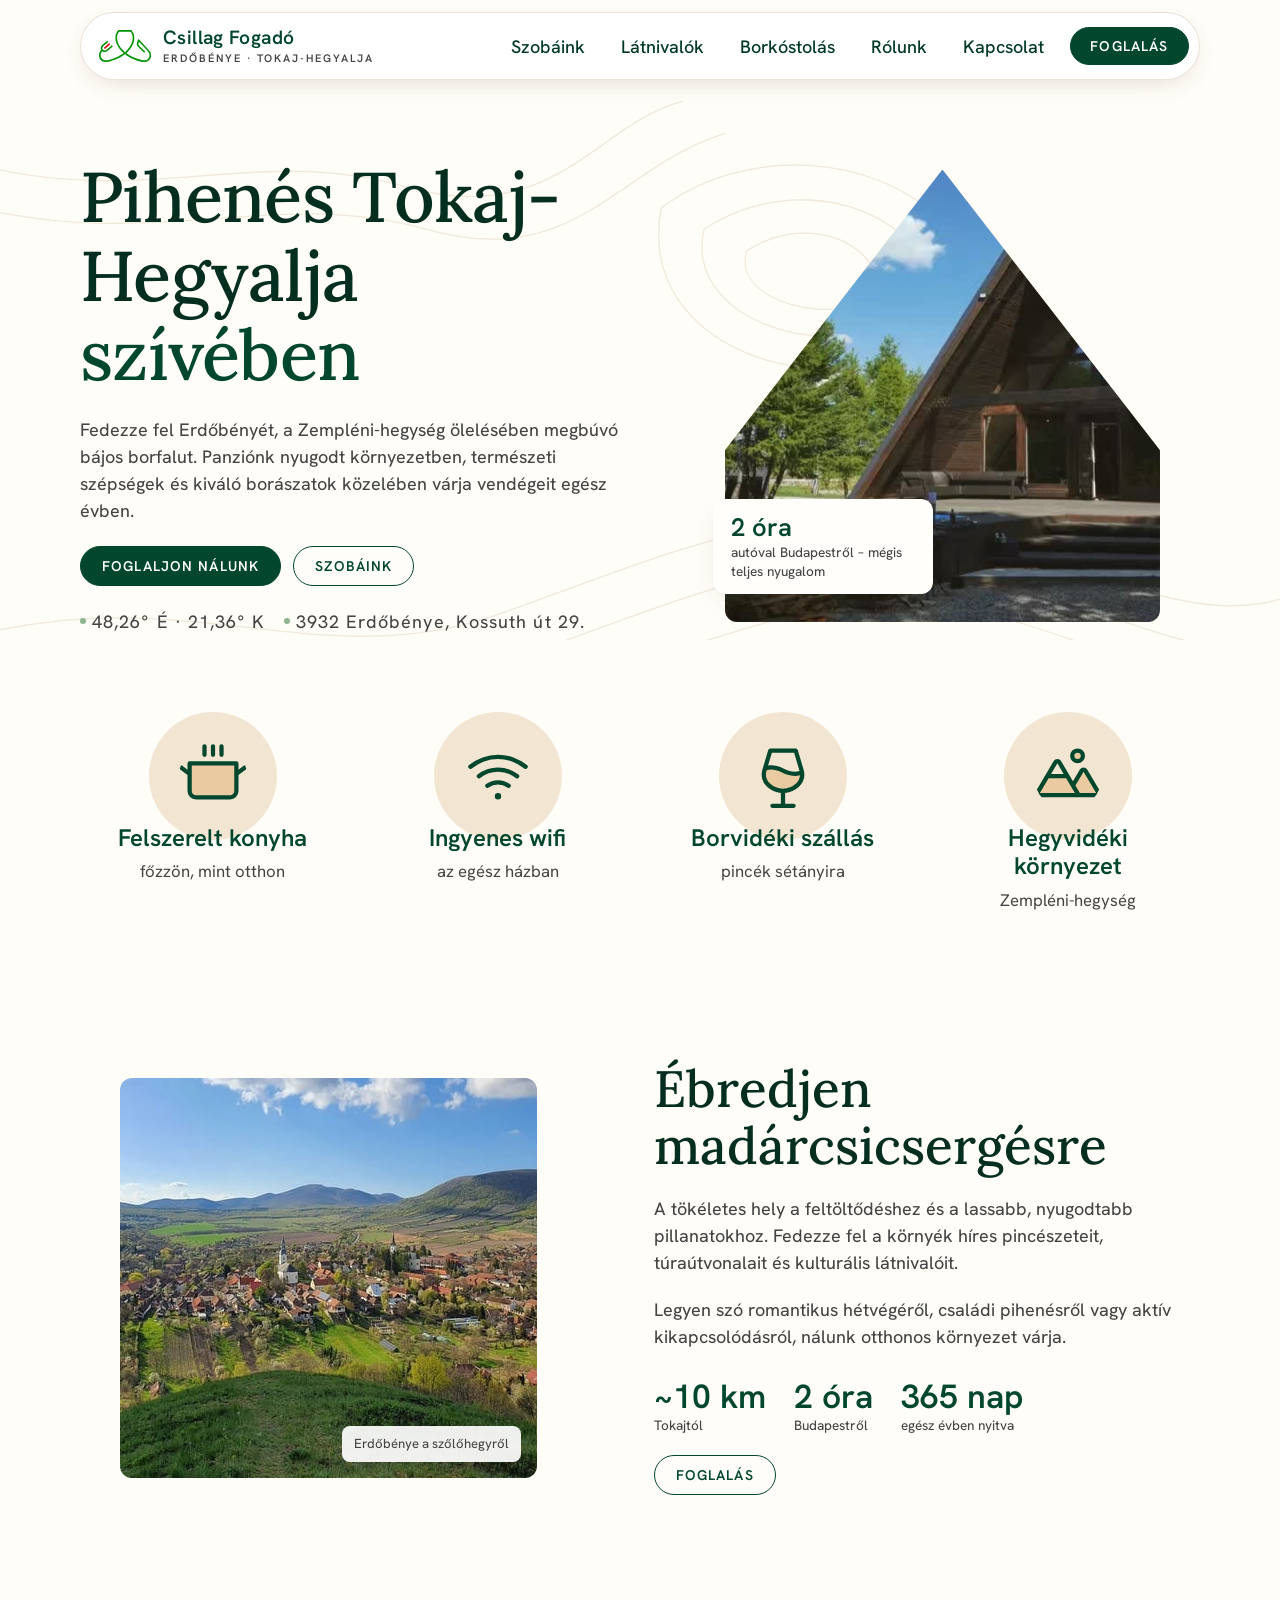
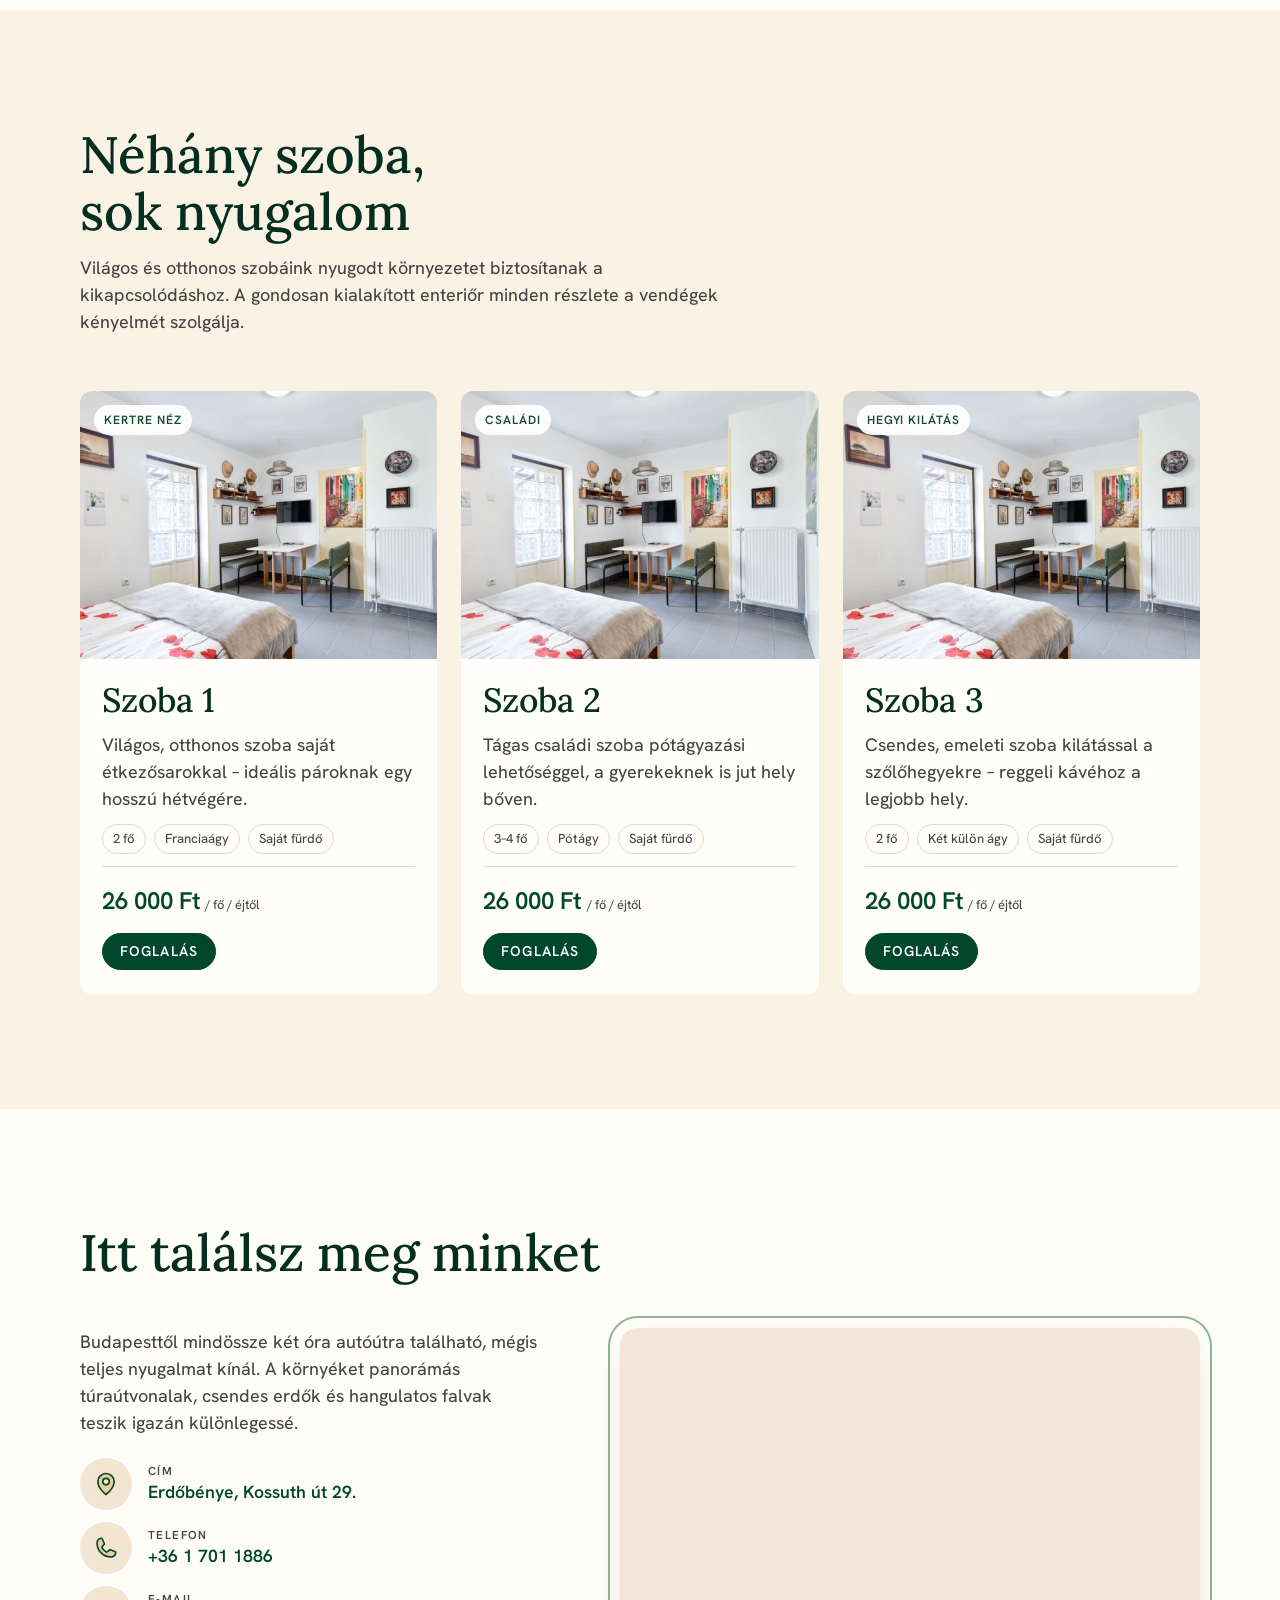
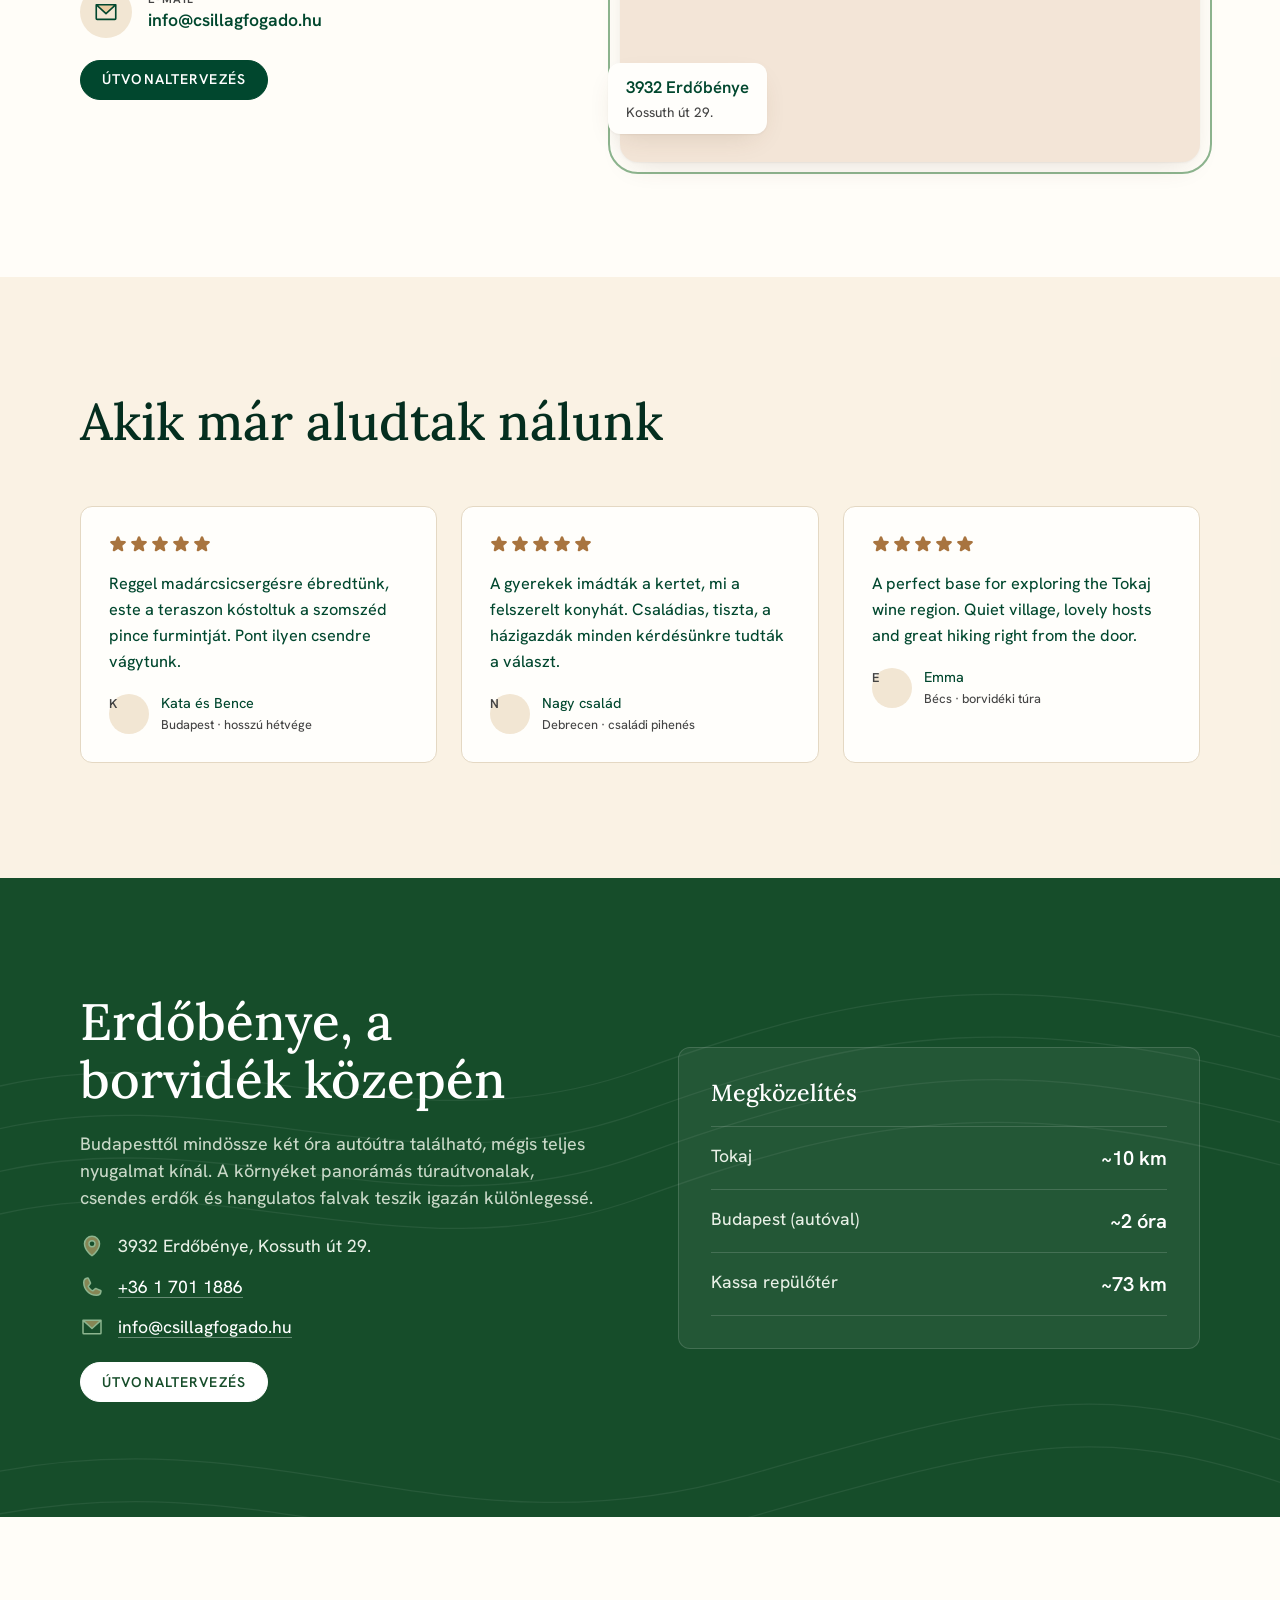
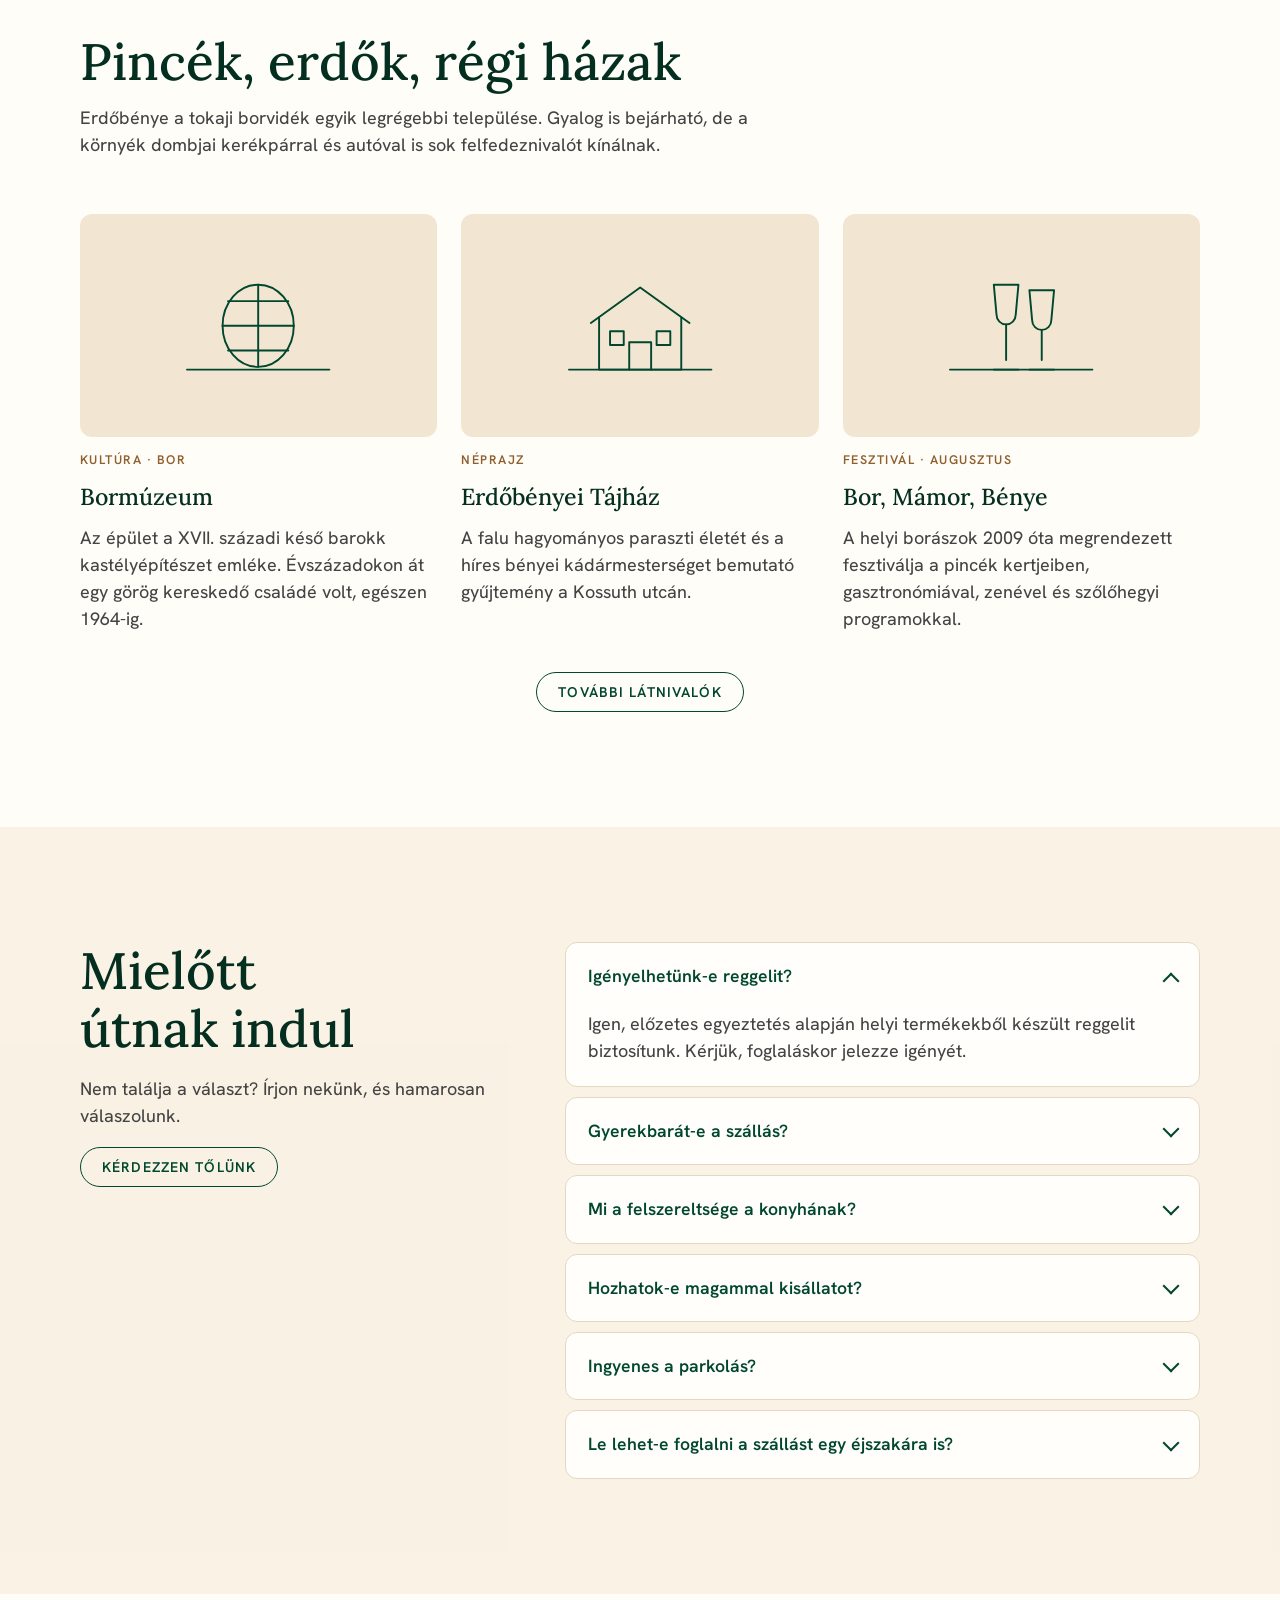
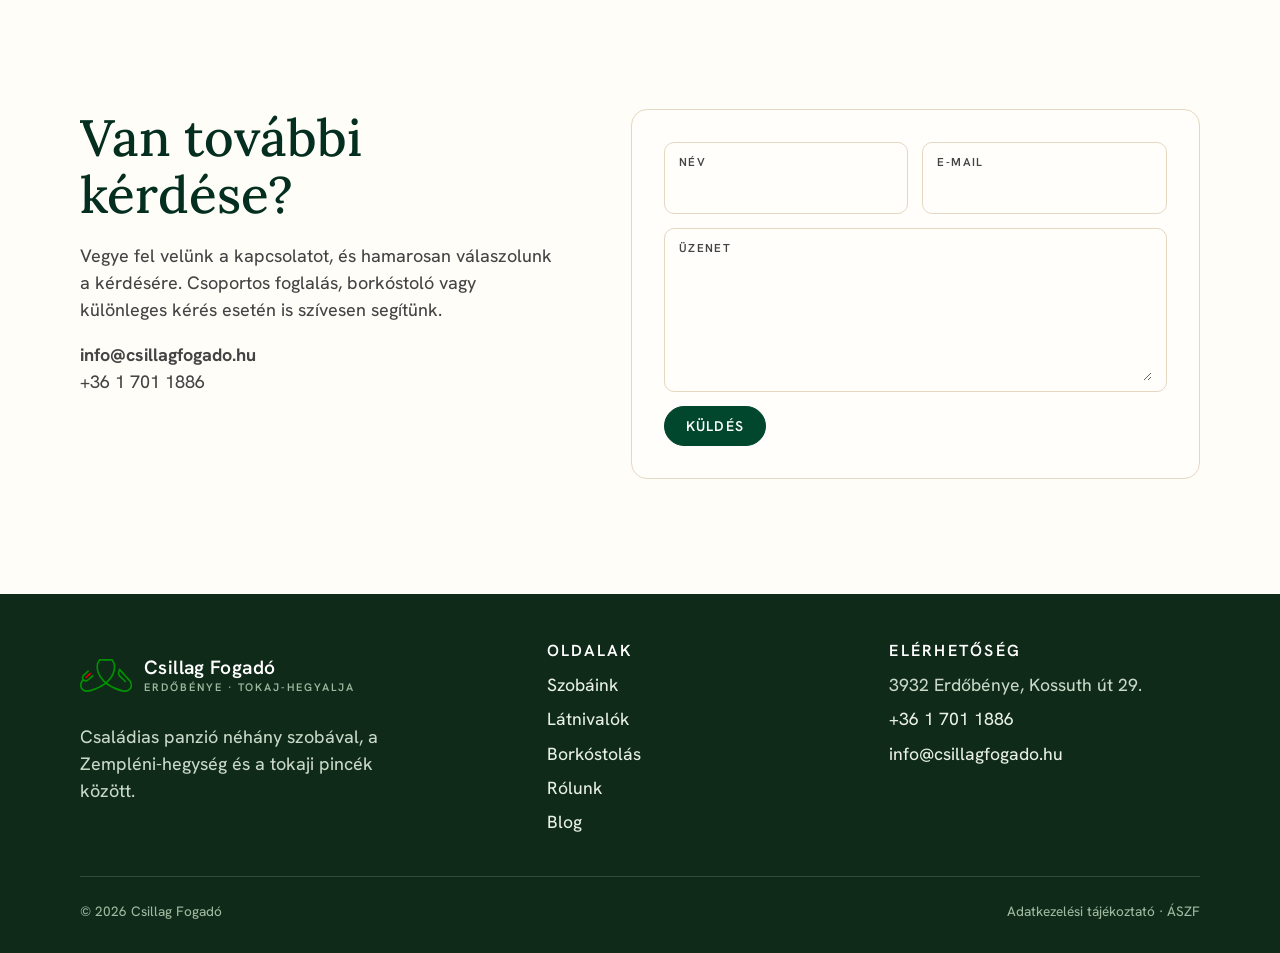
==== commit dac245b4: "Room card: linked image/title, Foglalás CTA under price, no hover; remove #top hash Co-Authored-By: " ====
--- a/index.html
+++ b/index.html
@@ -164,16 +164,18 @@
       <div class="room-grid">
         <article class="room reveal">
           <div class="room-img">
-            <img src="img/room.jpg" alt="Világos szoba franciaágyal, kis étkezősarokkal" width="700" height="467" loading="lazy">
-            <span class="room-tag">Kertre néz</span>
+            <a href="/szoba-1/" tabindex="-1" aria-hidden="true">
+              <img src="img/room.jpg" alt="Világos szoba franciaágyal, kis étkezősarokkal" width="700" height="467" loading="lazy">
+              <span class="room-tag">Kertre néz</span>
+            </a>
           </div>
           <div class="room-body">
-            <h3>Szoba 1</h3>
+            <h3><a href="/szoba-1/">Szoba 1</a></h3>
             <p>Világos, otthonos szoba saját étkezősarokkal – ideális pároknak egy hosszú hétvégére.</p>
             <ul class="room-meta"><li>2 fő</li><li>Franciaágy</li><li>Saját fürdő</li></ul>
             <div class="room-foot">
               <p class="price"><strong>26 000 Ft</strong><span>/ fő / éjtől</span></p>
-              <a class="btn" href="/szoba-1/">Részletek</a>
+              <a class="btn" href="/szoba-1/#foglalas">Foglalás</a>
             </div>
           </div>
         </article>
@@ -190,7 +192,7 @@
             <ul class="room-meta"><li>3–4 fő</li><li>Pótágy</li><li>Saját fürdő</li></ul>
             <div class="room-foot">
               <p class="price"><strong>26 000 Ft</strong><span>/ fő / éjtől</span></p>
-              <a class="btn" href="/szoba-2/">Részletek</a>
+              <a class="btn" href="/szoba-2/#foglalas">Foglalás</a>
             </div>
           </div>
         </article>
@@ -207,7 +209,7 @@
             <ul class="room-meta"><li>2 fő</li><li>Két külön ágy</li><li>Saját fürdő</li></ul>
             <div class="room-foot">
               <p class="price"><strong>26 000 Ft</strong><span>/ fő / éjtől</span></p>
-              <a class="btn" href="/szoba-3/">Részletek</a>
+              <a class="btn" href="/szoba-3/#foglalas">Foglalás</a>
             </div>
           </div>
         </article>
--- a/css/style.css
+++ b/css/style.css
@@ -8,17 +8,21 @@
 
 :root {
   /* Szín */
-  --paper: #ecf3e638;        /* oldal alap – enyhén zöldes fehér */
-  --paper-2: #ecf3e6;      /* szekció váltó tónus */
-  --card: #ffffff;
+  --paper: #fffdf8;         /* oldal alap – meleg, világos törtfehér */
+  --paper-2: #edd9b94f;   /* szekció váltó tónus (áttetsző homok) */
+  --sand: #f2e6d3;         /* tömör homok: csempék, kis felületek, jelölők */
+  --card: #fffefb;
   --ink: #01472e;          /* szöveg – mély erdő */
-  --ink-soft: #4d5d51;
-  --line: #d3ddd0;
+  --ink-soft: #444;
+  --line: #e4d8c3;
   --forest: #01472e;       /* márkaszín */
   --forest-deep: #164d2a;
   --moss: #8db58f;
   --leaf: #009200;         /* a logó saját zöldje, csak apró jelekhez */
-  --timber: #a8743f;       /* A-ház faszín, visszafogott kiemelés */
+  --timber: #a8743f;       /* A-ház faszín, dísz-kiemelés */
+  --timber-text: #8f5f2e;  /* kis szöveghez: ~5:1 kontraszt krémen */
+  --icon: #01472e;        /* ikonok színe csempéken: lágyabb, mint a --forest */
+  --honey: #e3b778;        /* ikonok halvány rétege */
   --berry: #d70000;        /* a logó piros pontja – csak a logóban */
 
   /* Típus */
@@ -36,7 +40,7 @@
   --radius: 12px;
   --gutter: clamp(16px, 4vw, 40px);
   --max: 1200px;
-  --shadow: 0 1px 2px rgba(22, 77, 42, .06), 0 10px 30px -12px rgba(22, 77, 42, .18);
+  --shadow: 0 1px 2px rgba(90, 60, 30, .06), 0 10px 30px -12px rgba(90, 60, 30, .2);
 
   color-scheme: light;
 }
@@ -65,7 +69,8 @@
 
 /* Ikonok (Phosphor duotone, inline sprite): a szín a CSS-ből jön */
 .ic { width: 24px; height: 24px; flex: none; fill: currentColor; }
-.ph-d { fill: var(--moss); opacity: .6; }
+.tile .ic, .card-icon .ic, .quick-facts .ic, .callout-icon .ic { color: var(--icon); }
+.ph-d { fill: var(--honey); opacity: .55; }
 a { color: var(--forest); }
 a:hover { color: var(--forest-deep); }
 
@@ -133,11 +138,11 @@
   min-height: 68px;
   padding: 8px 10px 8px 18px;
   border-radius: 999px;
-  background: #ffffff4d;
+  background: #fff;
   backdrop-filter: blur(20px);
   -webkit-backdrop-filter: blur(20px);
-  border: 1px solid rgba(1, 71, 46, .14);
-  box-shadow: 0 8px 28px -14px rgba(22, 77, 42, .35), inset 0 1px 0 rgba(255, 255, 255, .6);
+  border: 1px solid rgba(143, 95, 46, .18);
+  box-shadow: 0 8px 28px -14px rgba(90, 60, 30, .3), inset 0 1px 0 rgba(255, 255, 255, .6);
 }
 
 .brand { display: inline-flex; align-items: center; gap: 12px; text-decoration: none; color: var(--ink); }
@@ -192,7 +197,7 @@
     align-items: stretch;
     gap: 0;
     padding: 8px 24px 24px;
-    background: #e2ecdb;
+    background: #f1e8d8;
     border: 1px solid var(--line);
     border-radius: 28px;
     box-shadow: 0 20px 30px -24px rgba(22, 77, 42, .5);
@@ -233,7 +238,7 @@
   clip-path: polygon(50% 0, 100% 62%, 100% 100%, 0 100%, 0 62%);
   border-radius: 0 0 var(--radius) var(--radius);
   overflow: hidden;
-  background: var(--paper-2);
+  background: var(--sand);
 }
 .aframe img { width: 100%; height: 100%; object-fit: cover; object-position: 38% 50%; transform: scale(1.04); animation: settle 1.6s cubic-bezier(.2, .7, .2, 1) both; }
 @keyframes settle { from { transform: scale(1.12); } to { transform: scale(1.04); } }
@@ -274,8 +279,8 @@
 }
 .amenities svg {
   width: 128px; height: 128px; flex: none; padding: 30px;
-  background: var(--paper); border-radius: 50%;
-  color: var(--forest);
+  background: var(--sand); border-radius: 50%;
+  color: var(--icon);
 }
 .amenities li > span { margin-top: -24px;font-family: var(--display); font-size: 1.5rem; font-weight: 400; line-height: 1.2; color: var(--ink); }
 .amenities small { display: block; margin-top: 8px; font-family: var(--body); font-weight: 400; color: var(--ink-soft); font-size: 1.05rem; line-height: 1.4; }
@@ -330,10 +335,8 @@
   flex-direction: column;
   transition: transform .3s, box-shadow .3s;
 }
-.room:hover { transform: translateY(-4px); box-shadow: var(--shadow); }
 .room-img { position: relative; aspect-ratio: 4 / 3; overflow: hidden; }
 .room-img img { width: 100%; height: 100%; object-fit: cover; transition: transform .6s; }
-.room:hover .room-img img { transform: scale(1.05); }
 .room-tag {
   position: absolute; top: 14px; left: 14px;
   background: rgba(255, 255, 255, .94);
@@ -343,13 +346,15 @@
 }
 .room-body { padding: 22px 22px 24px; display: flex; flex-direction: column; gap: 12px; flex: 1; }
 .room-body h3 { font-size: var(--step-2); }
+.room-img a { display: block; width: 100%; height: 100%; }
+.room-body h3 a { color: inherit; text-decoration: none; }
 .room-body p { color: var(--ink-soft); }
 .room-meta { list-style: none; margin: 0; padding: 0; display: flex; flex-wrap: wrap; gap: 8px; }
 .room-meta li { font-size: .82rem; padding: 4px 10px; border: 1px solid var(--line); border-radius: 999px; color: var(--ink-soft); }
-.room-foot { margin-top: auto; padding-top: 16px; border-top: 1px solid var(--line); display: flex; align-items: center; justify-content: space-between; gap: 12px; flex-wrap: wrap; }
+.room-foot { margin-top: auto; padding-top: 16px; border-top: 1px solid var(--line); display: flex; flex-direction: column; align-items: flex-start; gap: 14px; }
 .price { font-variant-numeric: tabular-nums; }
 .price strong { font-family: var(--display); font-weight: 400; font-size: 1.5rem; color: var(--ink); }
-.price span { display: block; font-size: .8rem; color: var(--ink-soft); }
+.price span { margin-left: .35em; font-size: .8rem; color: var(--ink-soft); }
 .room-foot .btn { padding: .75em 1.2em; }
 
 /* ---------- Itt találsz meg minket ---------- */
@@ -363,9 +368,9 @@
 .findus-icon {
   flex: none; display: grid; place-items: center;
   width: 52px; height: 52px; border-radius: 50%;
-  background: var(--paper-2);
-}
-.findus-icon svg { width: 26px; height: 26px; color: var(--forest); }
+  background: var(--sand);
+}
+.findus-icon svg { width: 26px; height: 26px; color: var(--icon); }
 .findus-list a { display: grid; gap: 2px; color: var(--ink); text-decoration: none; font-weight: 600; font-size: 1.1rem; line-height: 1.3; min-width: 0; overflow-wrap: anywhere; }
 .findus-list a:hover { color: var(--forest-deep); }
 .findus-list small { font-size: .72rem; font-weight: 600; letter-spacing: .12em; text-transform: uppercase; color: var(--ink-soft); }
@@ -380,7 +385,7 @@
   position: relative; z-index: 1;
   display: block; width: 100%; aspect-ratio: 4 / 3; min-height: 320px;
   border: 0; border-radius: calc(var(--radius) + 6px);
-  background: var(--paper-2);
+  background: var(--sand);
   box-shadow: var(--shadow);
   filter: saturate(.85) hue-rotate(-8deg);
 }
@@ -417,7 +422,7 @@
 .stars svg { width: 18px; height: 18px; fill: currentColor; }
 .review blockquote { margin: 0; font-size: 1.02rem; line-height: 1.6; }
 .review footer { display: flex; align-items: center; gap: 12px; font-size: .9rem; }
-.avatar { width: 40px; height: 40px; border-radius: 50%; background: var(--paper-2); color: var(--forest); display: grid; place-items: center; font-family: var(--display); }
+.avatar { width: 40px; height: 40px; border-radius: 50%; background: var(--sand); color: var(--forest); display: grid; place-items: center; font-family: var(--display); }
 .review footer span { display: block; color: var(--ink-soft); font-size: .8rem; }
 
 /* ---------- Helyszín ---------- */
@@ -458,13 +463,13 @@
   aspect-ratio: 16 / 10;
   border-radius: var(--radius);
   overflow: hidden;
-  background: var(--paper-2);
+  background: var(--sand);
   position: relative;
 }
 .sight-visual img { width: 100%; height: 100%; object-fit: cover; }
 .sight-visual.is-illustration { display: grid; place-items: center; }
 .sight-visual.is-illustration svg { width: 46%; height: auto; stroke: var(--forest); fill: none; stroke-width: 1.4; stroke-linecap: round; stroke-linejoin: round; }
-.sight-kicker { font-size: .78rem; letter-spacing: .12em; text-transform: uppercase; color: var(--timber); font-weight: 600; }
+.sight-kicker { font-size: .78rem; letter-spacing: .12em; text-transform: uppercase; color: var(--timber-text); font-weight: 600; }
 .sight h3 { font-size: var(--step-1); }
 .sight p { color: var(--ink-soft); }
 .sights-more { margin-top: 40px; display: flex; justify-content: center; }
@@ -541,7 +546,7 @@
 .mobile-cta {
   position: fixed; left: 0; right: 0; bottom: 0; z-index: 40;
   padding: 10px 16px calc(10px + env(safe-area-inset-bottom, 0px));
-  background: rgba(245, 248, 242, .95);
+  background: rgba(250, 245, 236, .95);
   border-top: 1px solid var(--line);
   display: none;
   transform: translateY(110%);
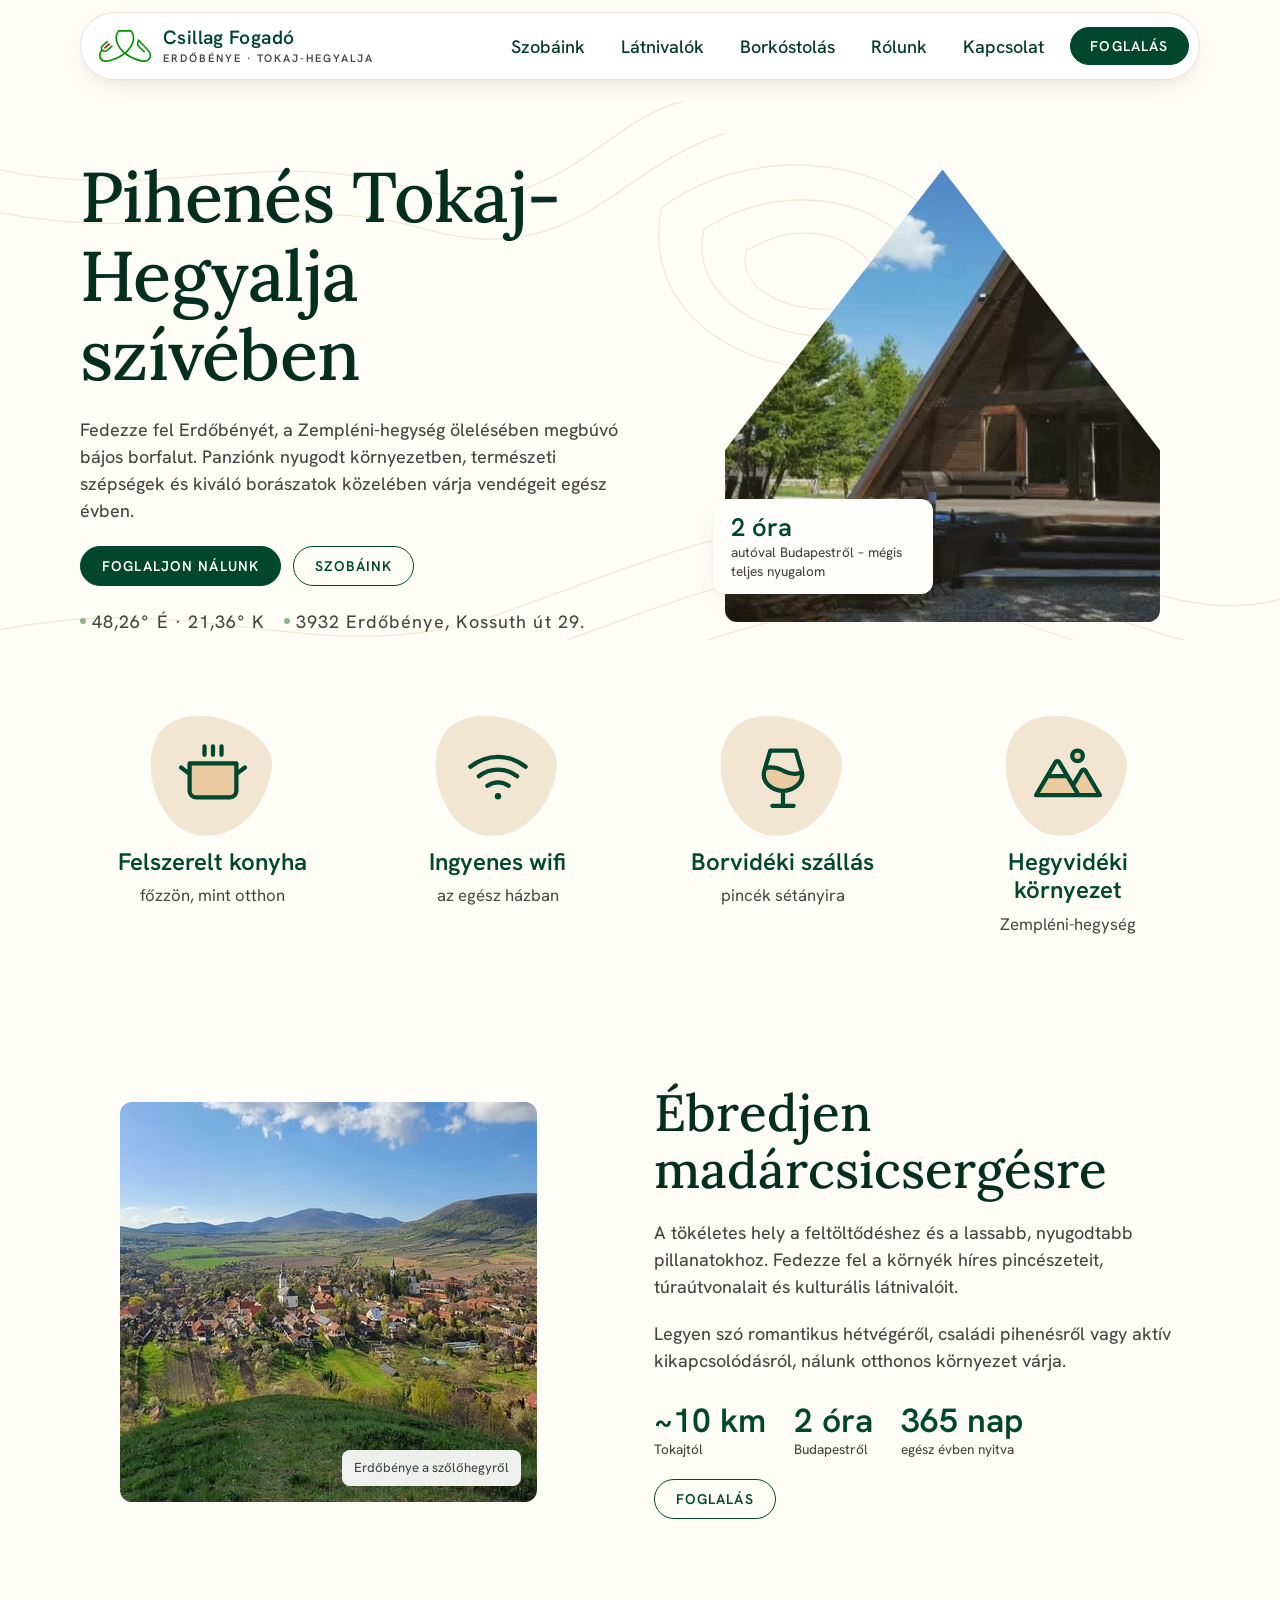
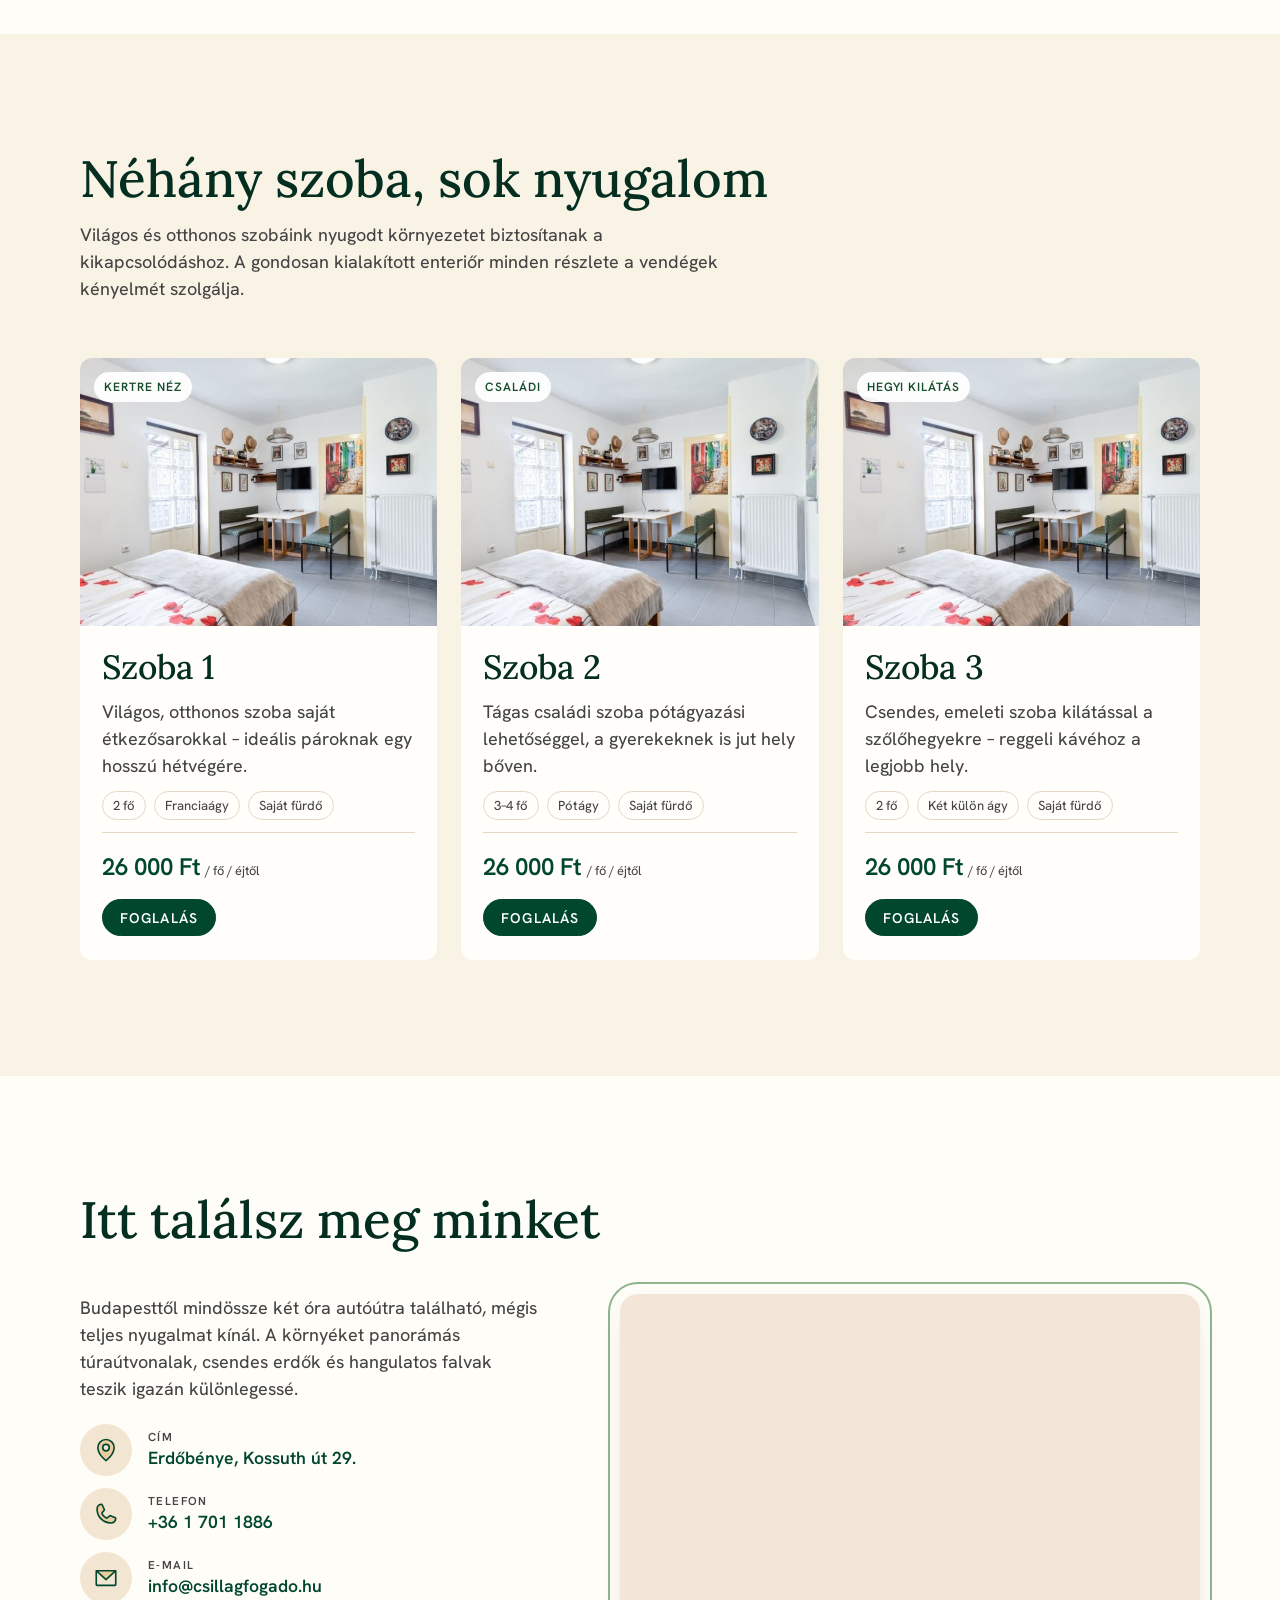
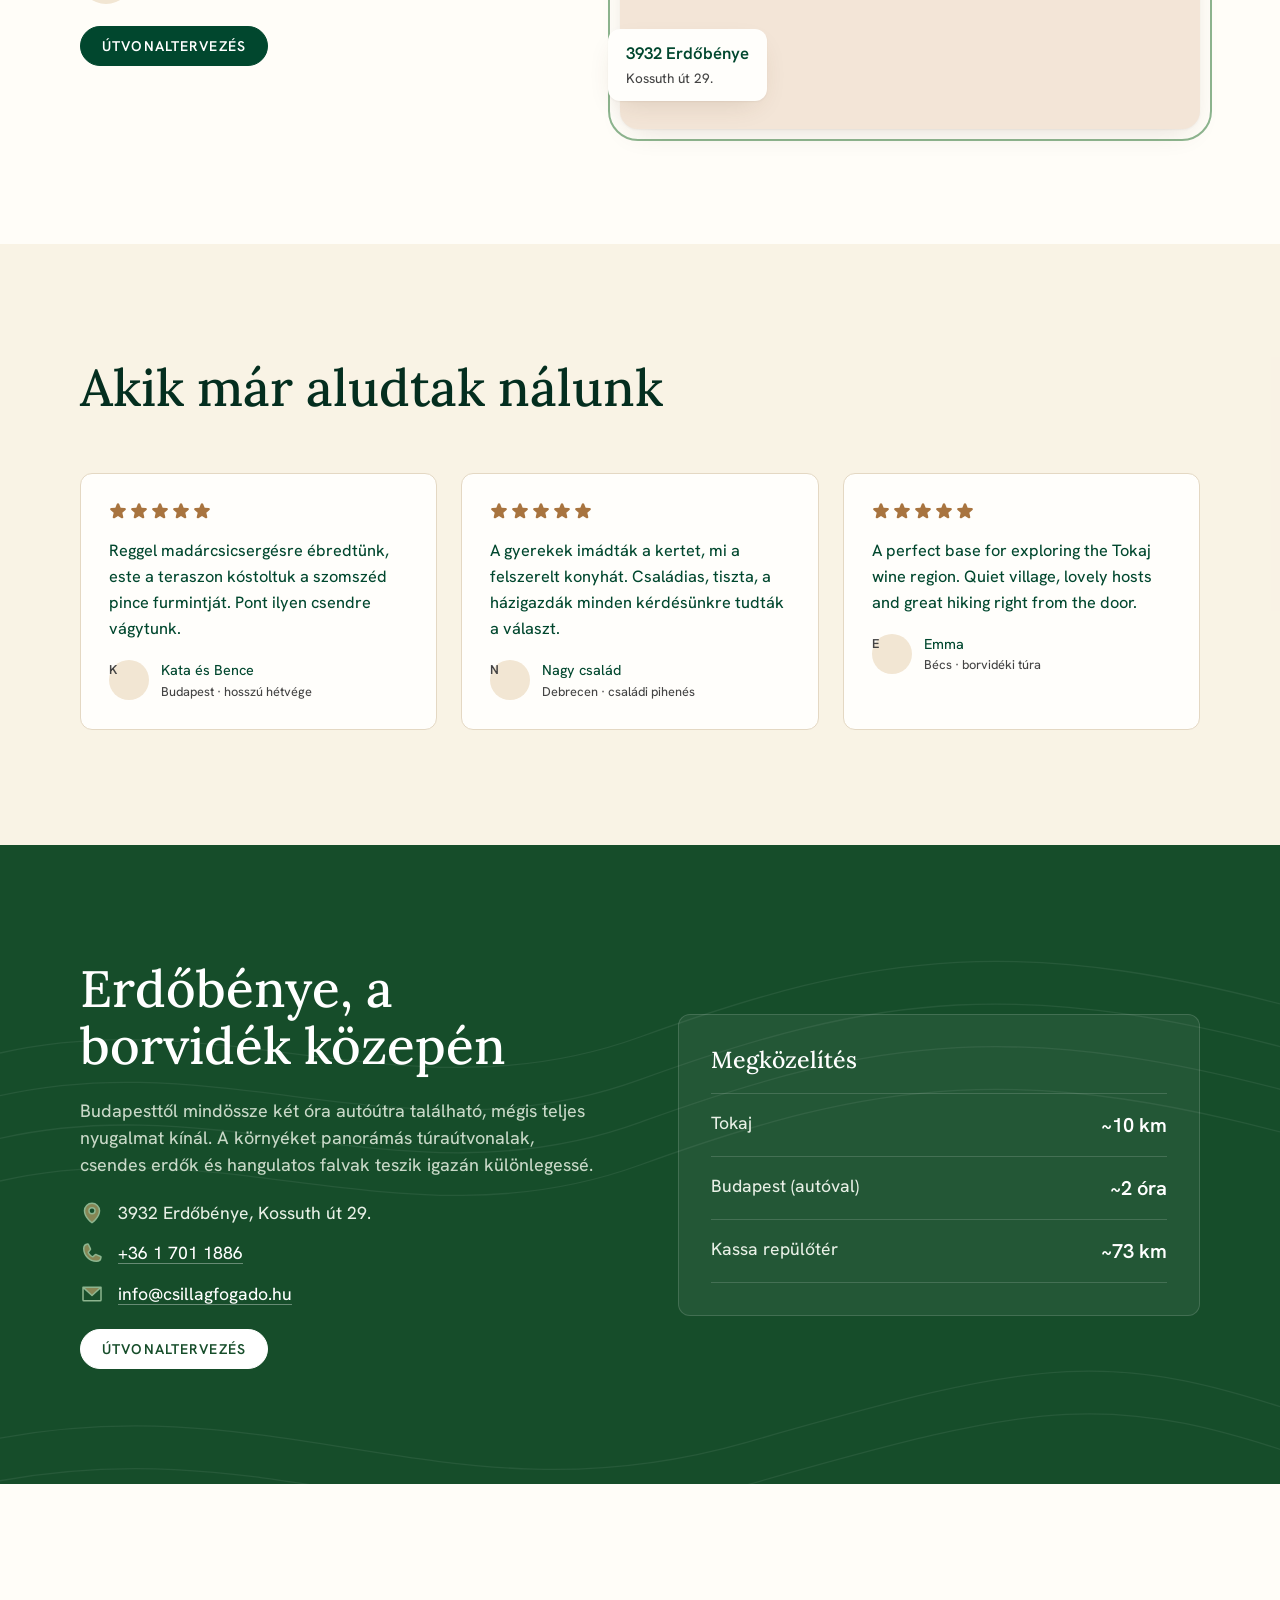
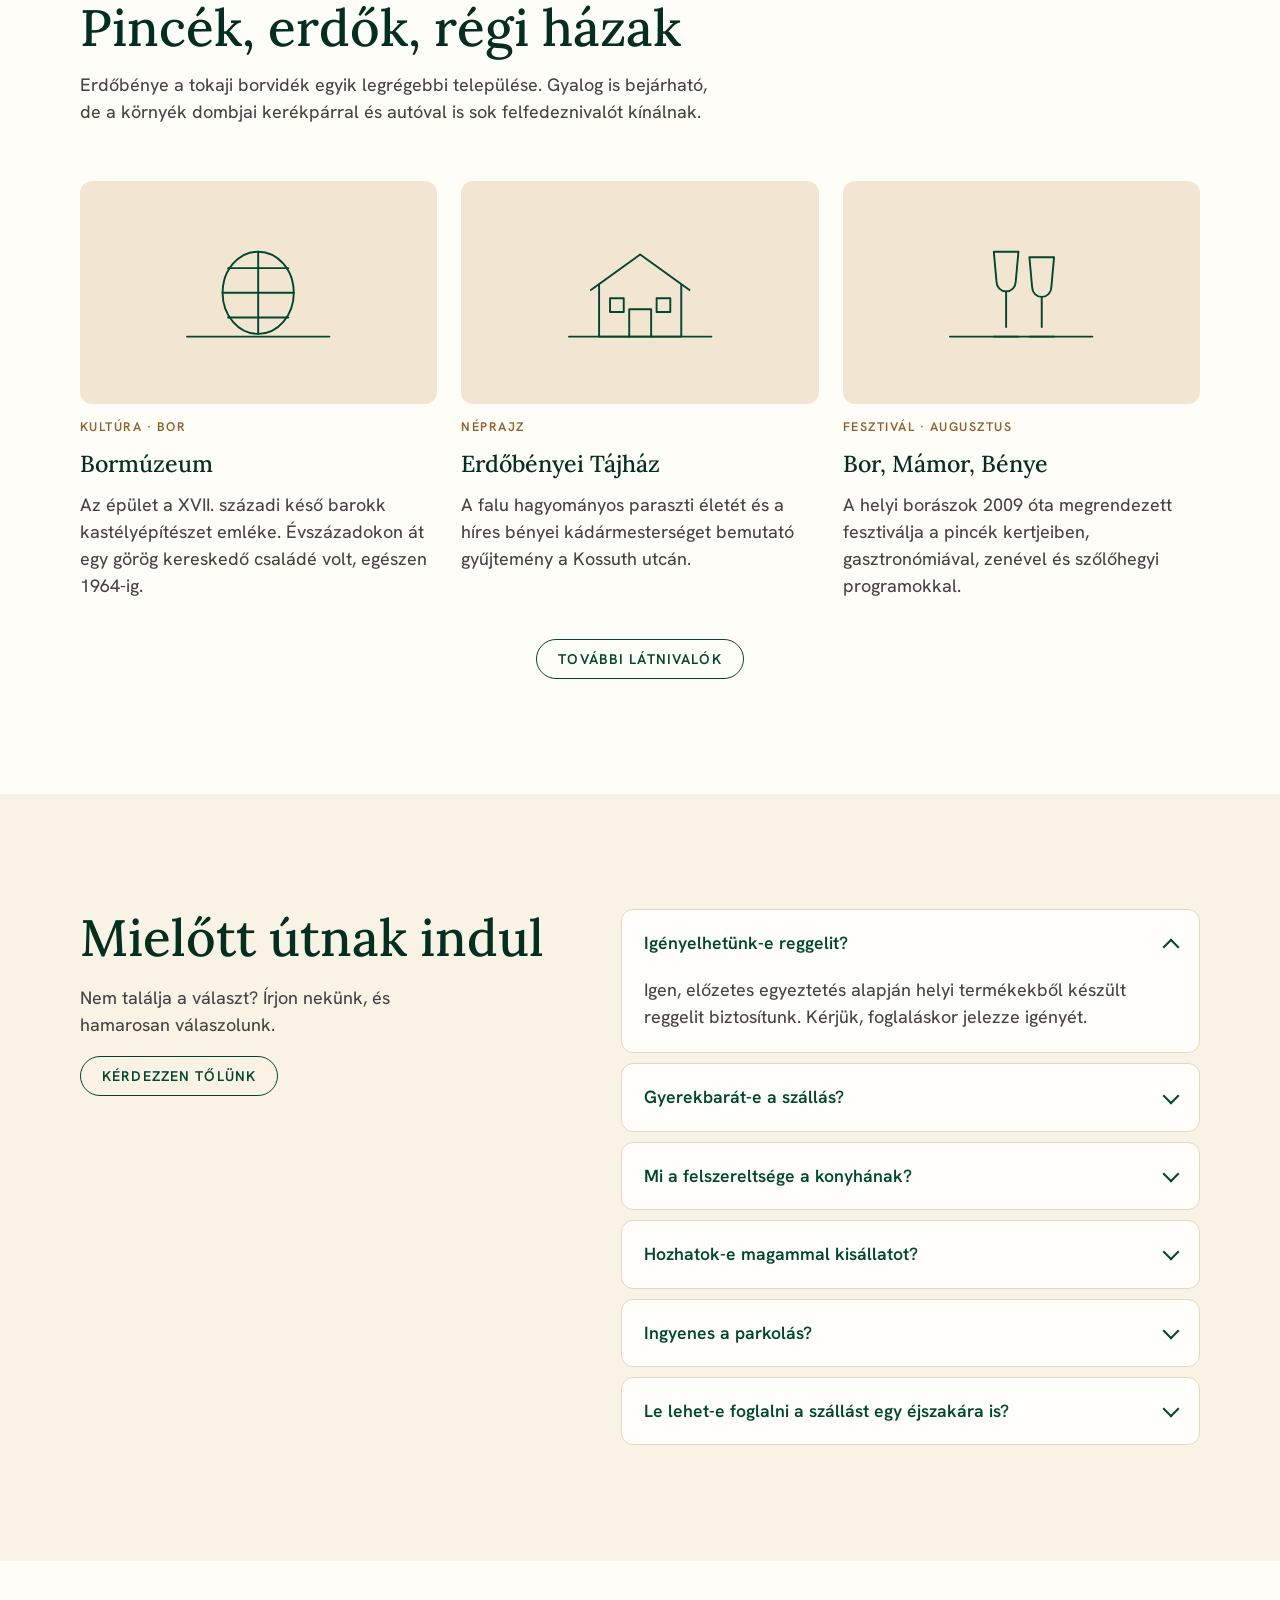
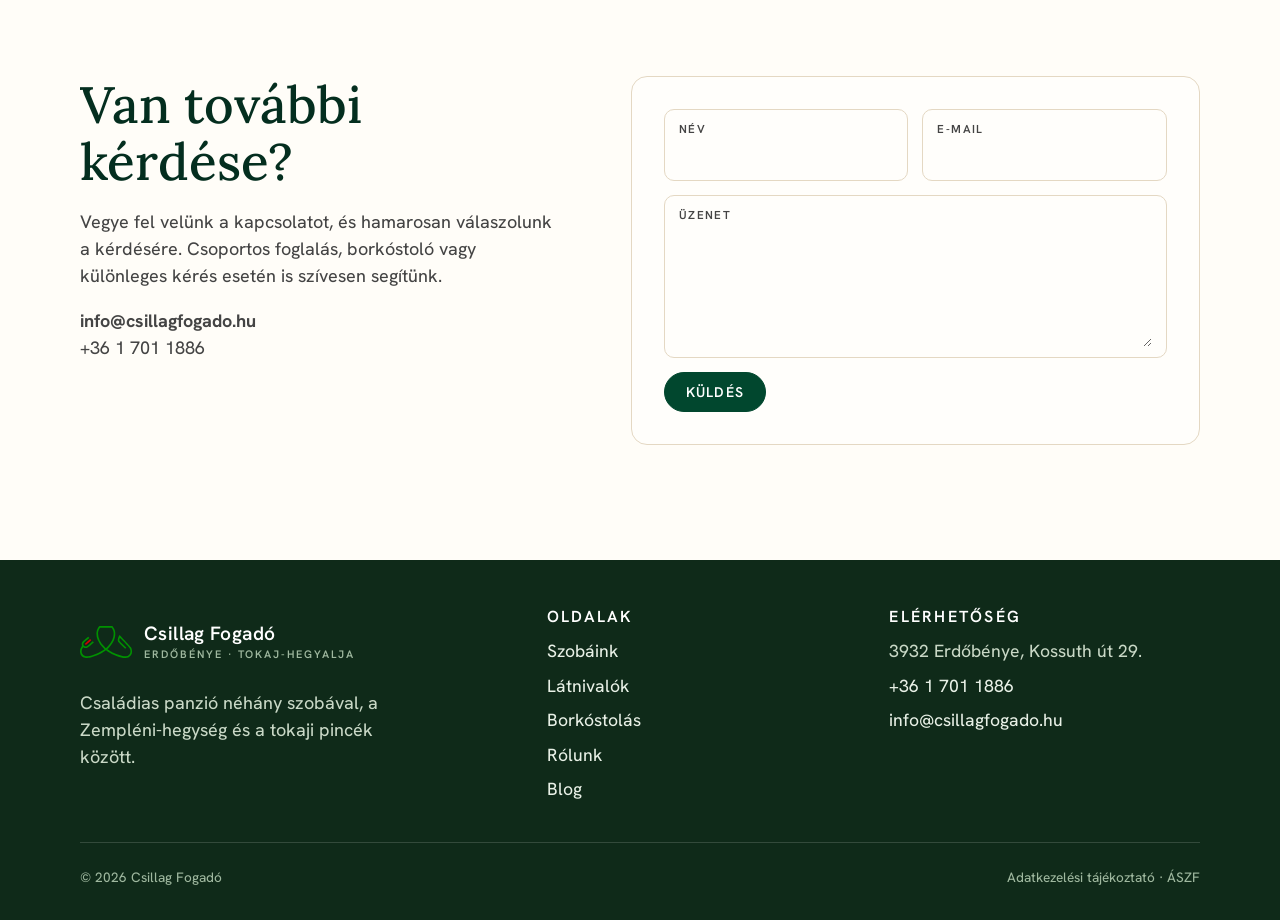
==== commit b49e79d7: "Amenity icons organic blob background, single-line section titles, paper-2 tint, hero title cleanup " ====
--- a/index.html
+++ b/index.html
@@ -86,7 +86,7 @@
     </svg>
     <div class="wrap">
       <div class="hero-copy">
-        <h1 id="hero-title">Pihenés Tokaj-Hegyalja <em>szívében</em></h1>
+        <h1 id="hero-title">Pihenés Tokaj-Hegyalja szívében</h1>
         <p class="hero-lead">Fedezze fel Erdőbényét, a Zempléni-hegység ölelésében megbúvó bájos borfalut. Panziónk nyugodt környezetben, természeti szépségek és kiváló borászatok közelében várja vendégeit egész évben.</p>
         <div class="hero-actions">
           <a class="btn" href="https://booking.godirect.website/csillag-fogado" target="_blank" rel="noopener">Foglaljon nálunk</a>
--- a/css/style.css
+++ b/css/style.css
@@ -9,7 +9,7 @@
 :root {
   /* Szín */
   --paper: #fffdf8;         /* oldal alap – meleg, világos törtfehér */
-  --paper-2: #edd9b94f;   /* szekció váltó tónus (áttetsző homok) */
+  --paper-2: #e9d8b54a;   /* szekció váltó tónus (áttetsző homok) */
   --sand: #f2e6d3;         /* tömör homok: csempék, kis felületek, jelölők */
   --card: #fffefb;
   --ink: #01472e;          /* szöveg – mély erdő */
@@ -96,6 +96,11 @@
 .section { padding-block: clamp(64px, 9vw, 120px); }
 .section-head { display: grid; gap: 14px; max-width: 46rem; margin-bottom: clamp(32px, 5vw, 56px); }
 .section-head p { color: var(--ink-soft); }
+@media (min-width: 701px) {
+  .section-head { max-width: none; }
+  .section-head h2 { white-space: nowrap; }
+  .section-head p { max-width: 40rem; }
+}
 
 /* ---------- Gombok ---------- */
 .btn {
@@ -217,7 +222,6 @@
 .hero .wrap { display: grid; grid-template-columns: 1.05fr 1fr; gap: clamp(28px, 5vw, 64px); align-items: center; }
 .hero-copy { display: grid; gap: 22px; min-width: 0; position: relative; z-index: 2; }
 .hero h1 { font-size: var(--step-4); letter-spacing: -.01em; }
-.hero h1 em { font-style: normal; color: var(--forest); }
 .hero-lead { color: var(--ink-soft); max-width: 34rem; }
 .hero-actions { display: flex; flex-wrap: wrap; gap: 12px; }
 .coords {
@@ -279,10 +283,11 @@
 }
 .amenities svg {
   width: 128px; height: 128px; flex: none; padding: 30px;
-  background: var(--sand); border-radius: 50%;
+  /* szervesen formált „kavics” háttér (a szín: --sand, #f2e6d3) */
+  background: url("data:image/svg+xml,%3Csvg xmlns='http://www.w3.org/2000/svg' viewBox='-18 -9 119 114'%3E%3Cpath fill='%23f2e6d3' d='M0 0c31.781-22.219 100.99 5.348 96.1 41.223s-33.781 69.844-71.955 60.957S-31.8 22.2 0 0Z'/%3E%3C/svg%3E") center / 100% 100% no-repeat;
   color: var(--icon);
 }
-.amenities li > span { margin-top: -24px;font-family: var(--display); font-size: 1.5rem; font-weight: 400; line-height: 1.2; color: var(--ink); }
+.amenities li > span { font-family: var(--display); font-size: 1.5rem; font-weight: 400; line-height: 1.2; color: var(--ink); }
 .amenities small { display: block; margin-top: 8px; font-family: var(--body); font-weight: 400; color: var(--ink-soft); font-size: 1.05rem; line-height: 1.4; }
 @media (max-width: 1000px) { .amenities ul { grid-template-columns: repeat(2, minmax(0, 1fr)); } }
 @media (max-width: 480px) {
@@ -320,7 +325,7 @@
 /* ---------- Szobák ---------- */
 .rooms { background: var(--paper-2); }
 .rooms .section-head { grid-template-columns: 1fr auto; align-items: end; max-width: none; }
-.rooms .section-head > div { display: grid; gap: 14px; max-width: 40rem; }
+.rooms .section-head > div { display: grid; gap: 14px; }
 @media (max-width: 700px) { .rooms .section-head { grid-template-columns: 1fr; } }
 
 .room-grid { display: grid; grid-template-columns: repeat(3, minmax(0, 1fr)); gap: 24px; }
@@ -476,10 +481,10 @@
 
 /* ---------- GYIK ---------- */
 .faq { background: var(--paper-2); }
-.faq .wrap { display: grid; grid-template-columns: .9fr 1.4fr; gap: clamp(32px, 6vw, 80px); align-items: start; }
+.faq .wrap { display: grid; grid-template-columns: auto minmax(0, 1fr); gap: clamp(32px, 6vw, 80px); align-items: start; }
 .faq-aside { display: grid; gap: 18px; position: sticky; top: 110px; min-width: 0; }
-.faq-aside h2 { font-size: var(--step-3); }
-.faq-aside p { color: var(--ink-soft); }
+.faq-aside h2 { font-size: var(--step-3); white-space: nowrap; }
+.faq-aside p { color: var(--ink-soft); max-width: 22rem; }
 .faq-list { display: grid; gap: 10px; min-width: 0; }
 .faq-list details { background: var(--card); border-radius: 12px; border: 1px solid var(--line); }
 .faq-list summary {
@@ -498,7 +503,7 @@
 }
 .faq-list details[open] summary::after { transform: rotate(-135deg); margin-top: -2px; }
 .faq-list details p { padding: 0 22px 22px; color: var(--ink-soft); }
-@media (max-width: 860px) { .faq .wrap { grid-template-columns: 1fr; } .faq-aside { position: static; } }
+@media (max-width: 860px) { .faq .wrap { grid-template-columns: 1fr; } .faq-aside { position: static; } .faq-aside h2 { white-space: normal; } }
 
 /* ---------- Kapcsolat ---------- */
 .contact .wrap { display: grid; grid-template-columns: 1fr 1.2fr; gap: clamp(32px, 6vw, 80px); align-items: start; }
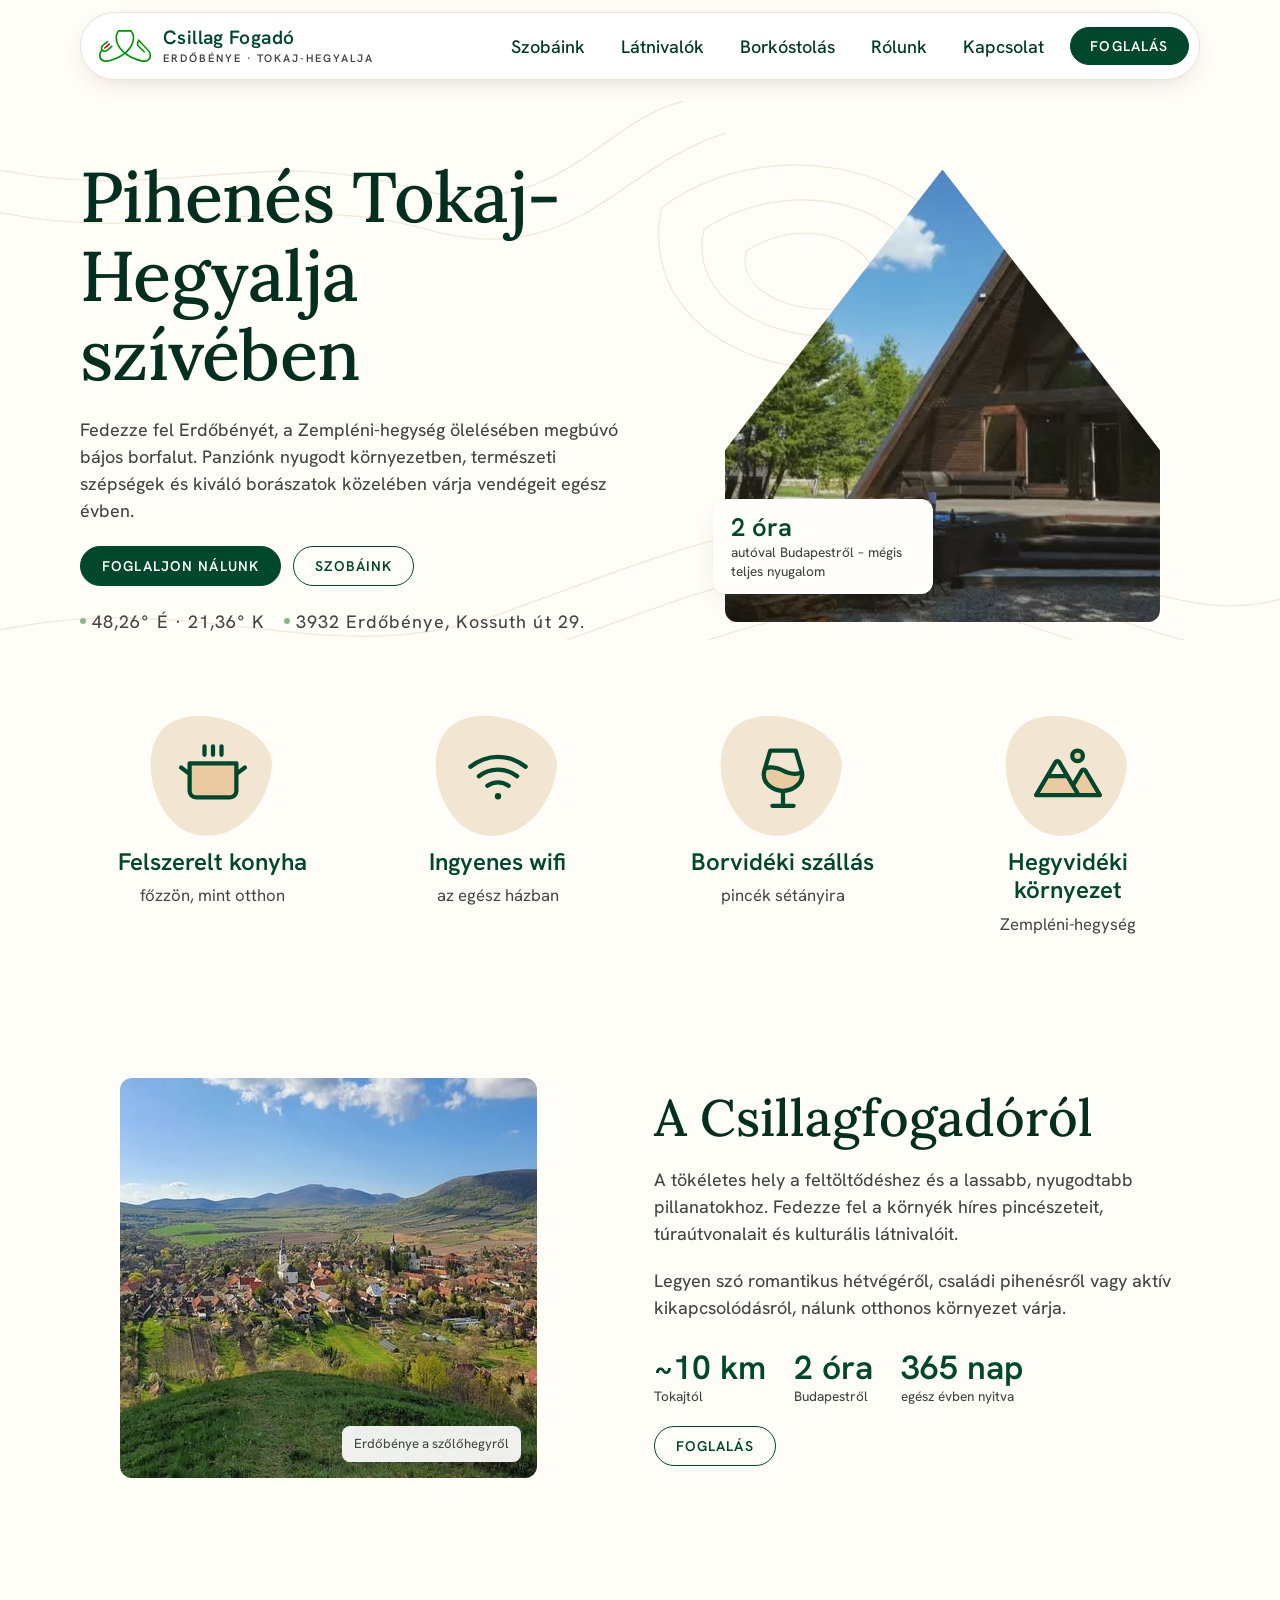
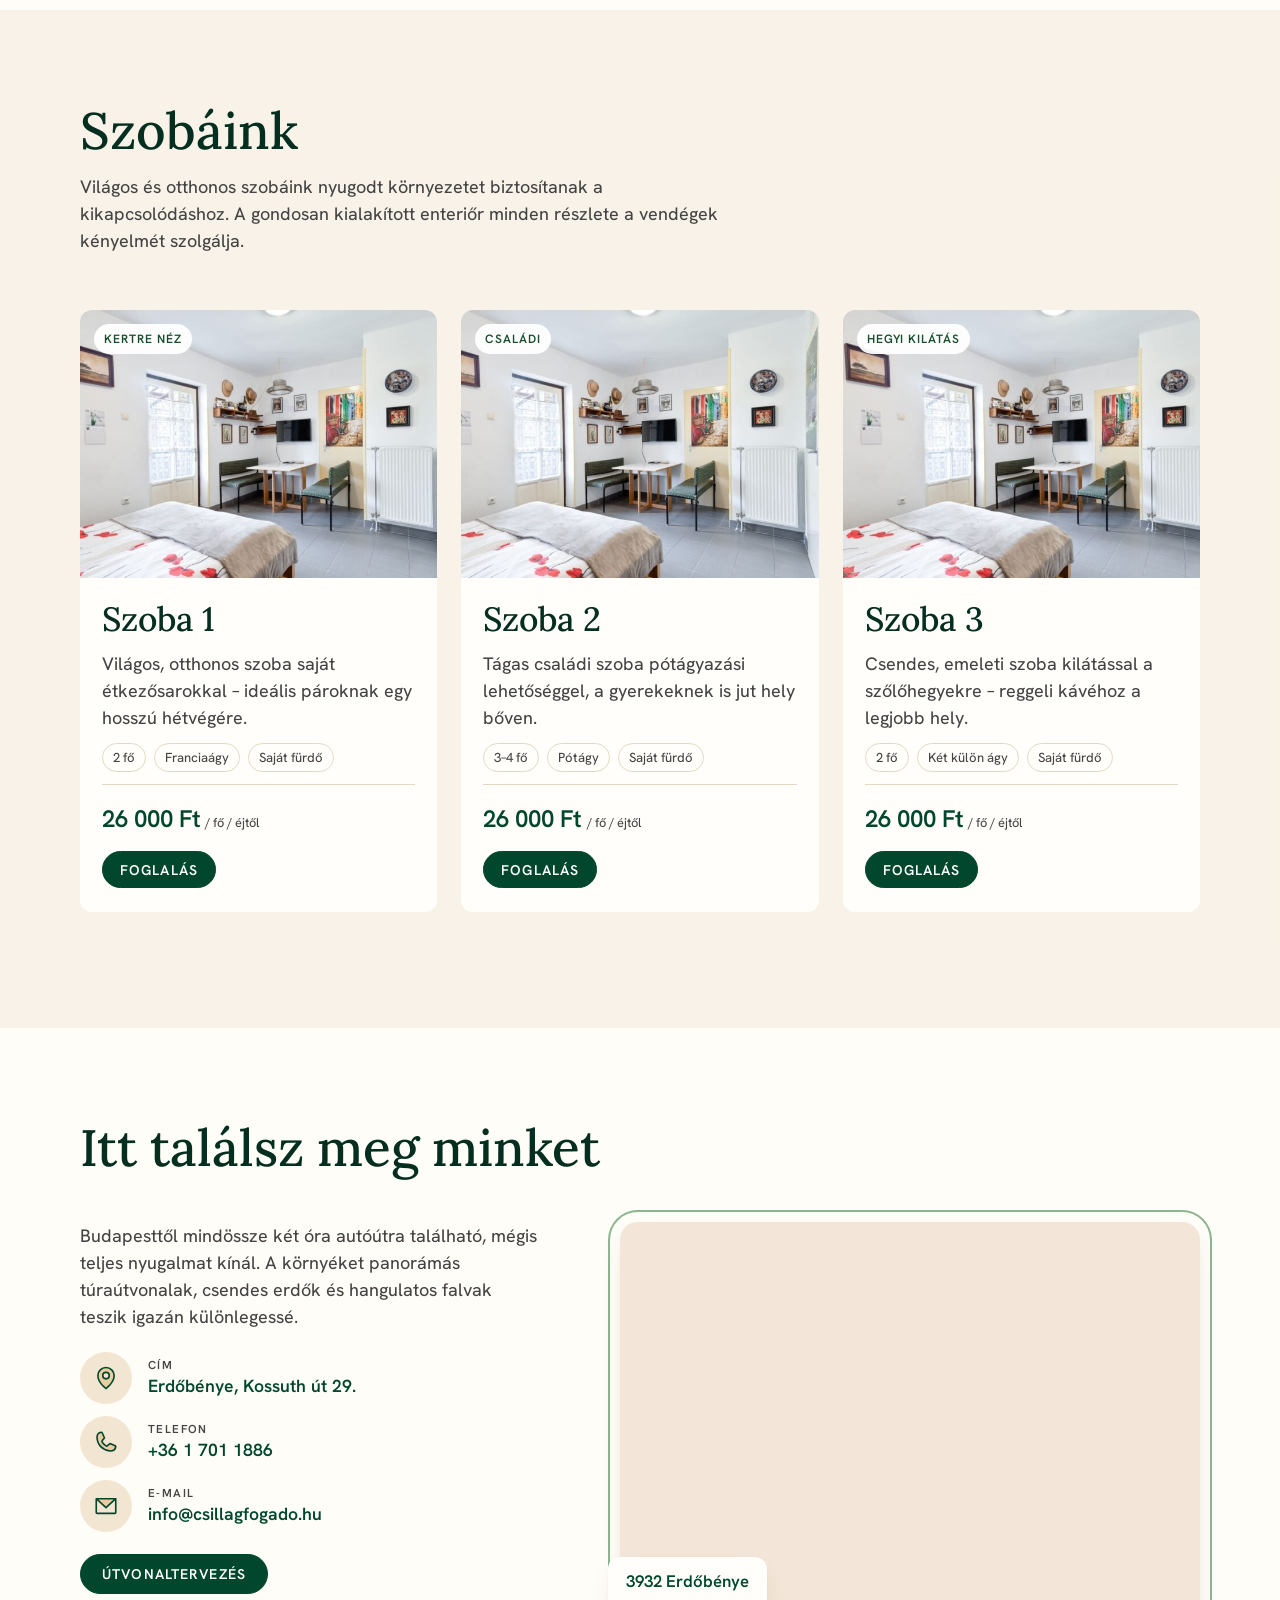
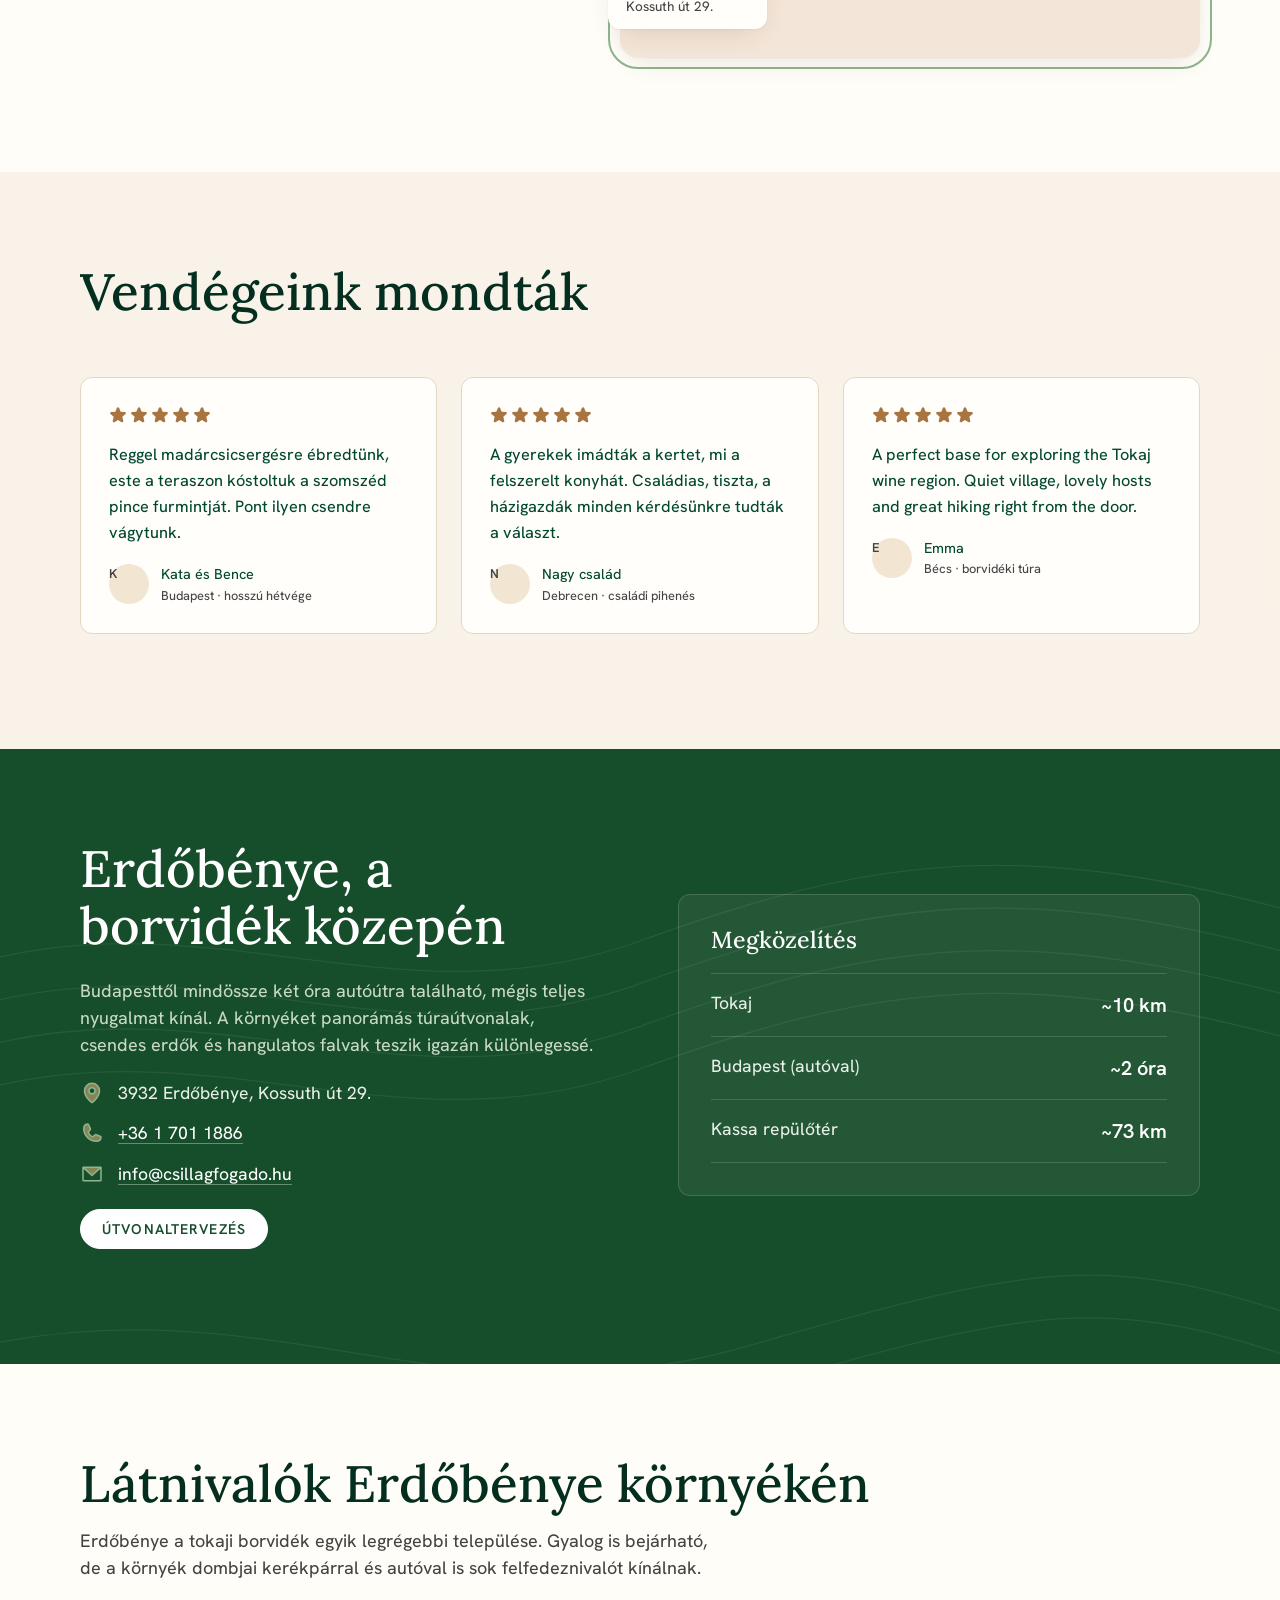
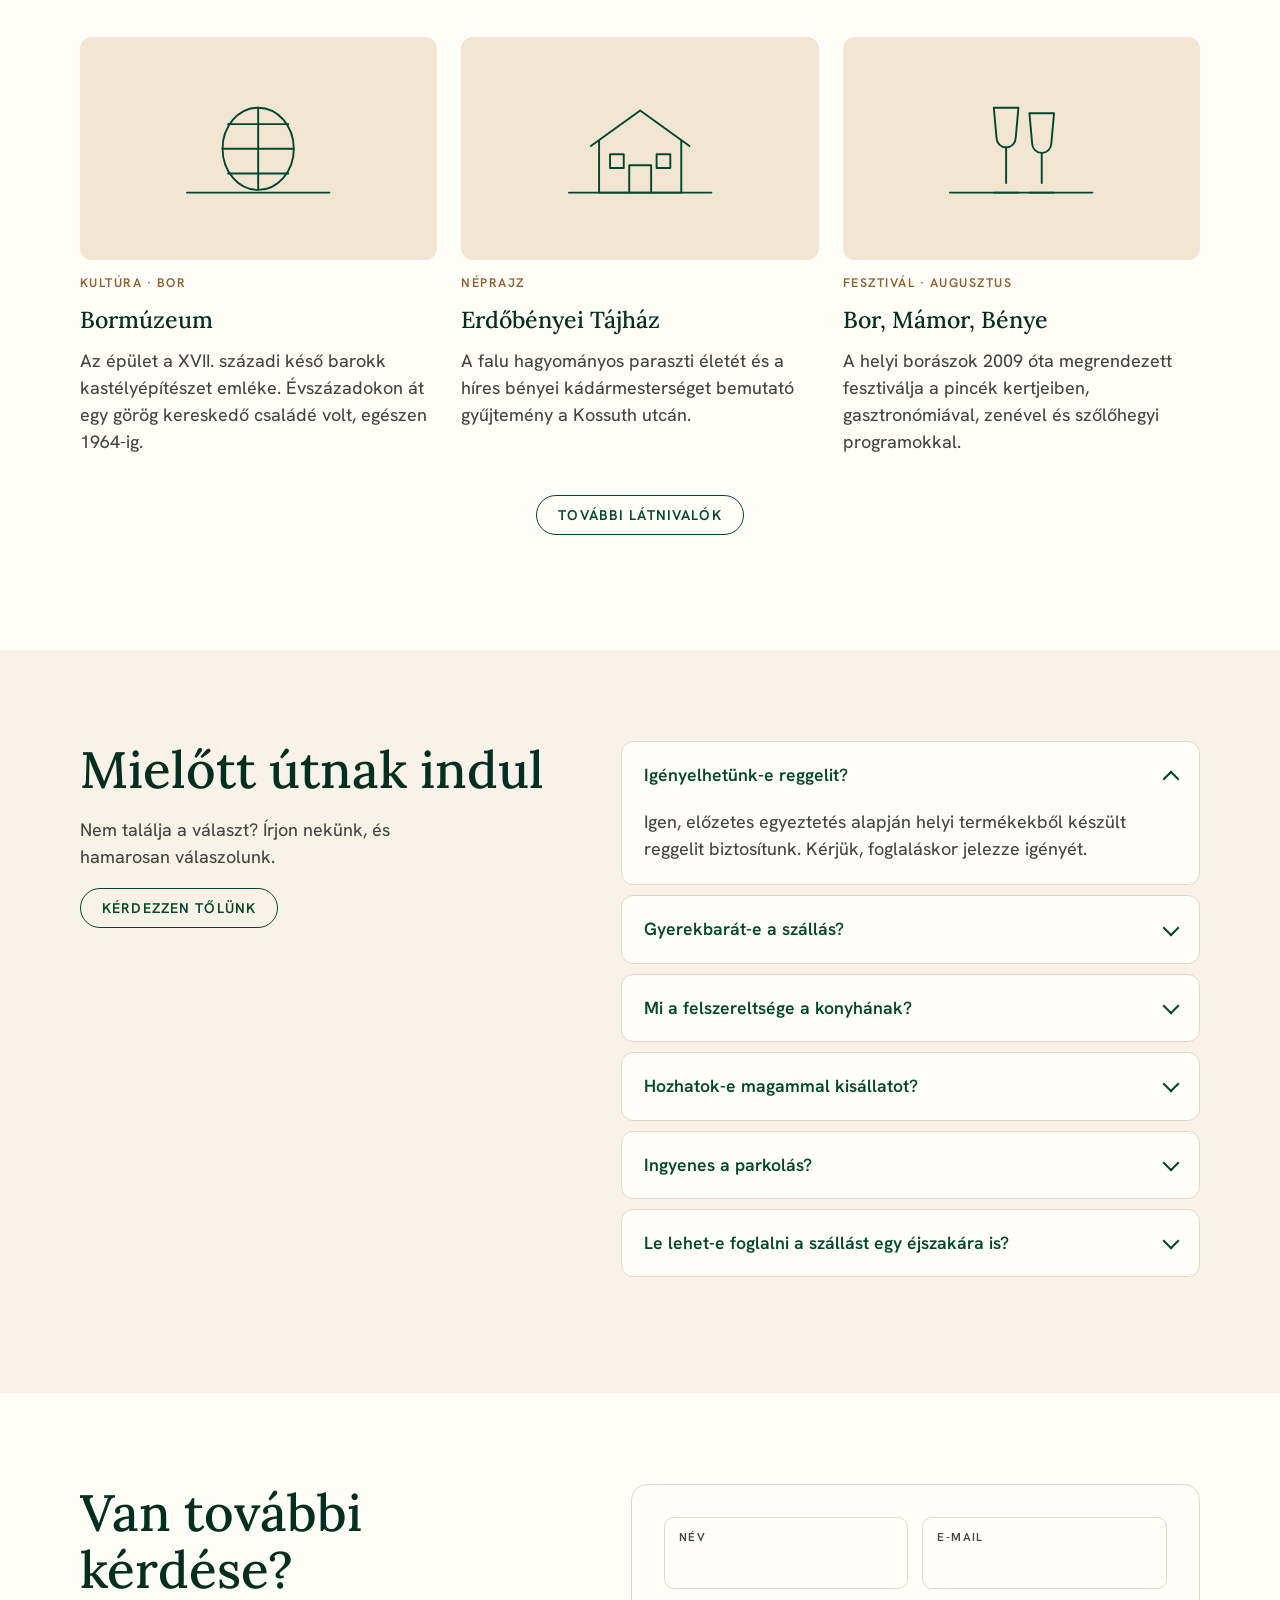
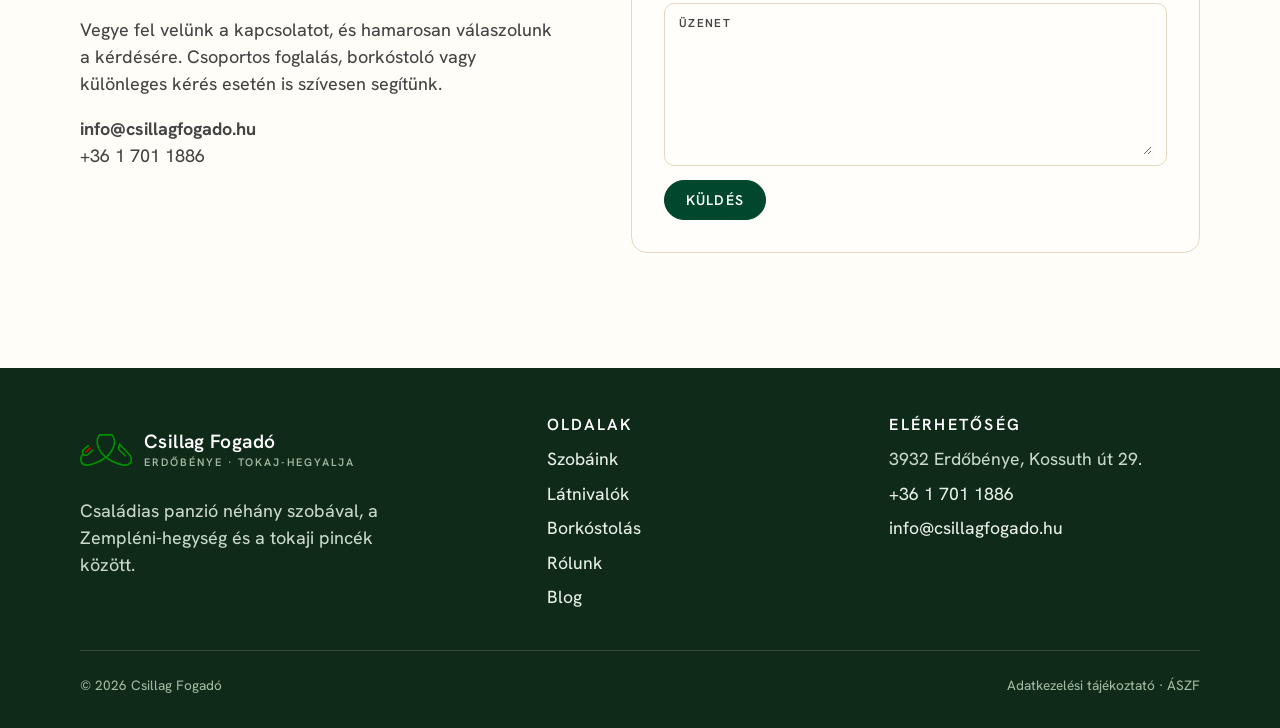
==== commit e74b0654: "Rename homepage section titles, tighter desktop section top padding, paper-2 tint, remove room-1 ame" ====
--- a/index.html
+++ b/index.html
@@ -138,7 +138,7 @@
         <figcaption>Erdőbénye a szőlőhegyről</figcaption>
       </figure>
       <div class="story-copy reveal">
-        <h2 id="story-title">Ébredjen madárcsicsergésre</h2>
+        <h2 id="story-title">A Csillagfogadóról</h2>
         <p>A tökéletes hely a feltöltődéshez és a lassabb, nyugodtabb pillanatokhoz. Fedezze fel a környék híres pincészeteit, túraútvonalait és kulturális látnivalóit.</p>
         <p>Legyen szó romantikus hétvégéről, családi pihenésről vagy aktív kikapcsolódásról, nálunk otthonos környezet várja.</p>
         <div class="facts">
@@ -156,7 +156,7 @@
     <div class="wrap">
       <div class="section-head">
         <div>
-          <h2 id="rooms-title" style="font-size:var(--step-3)">Néhány szoba, sok nyugalom</h2>
+          <h2 id="rooms-title" style="font-size:var(--step-3)">Szobáink</h2>
           <p>Világos és otthonos szobáink nyugodt környezetet biztosítanak a kikapcsolódáshoz. A gondosan kialakított enteriőr minden részlete a vendégek kényelmét szolgálja.</p>
         </div>
       </div>
@@ -250,7 +250,7 @@
   <section class="section reviews" aria-labelledby="reviews-title">
     <div class="wrap">
       <div class="section-head">
-        <h2 id="reviews-title" style="font-size:var(--step-3)">Akik már aludtak nálunk</h2>
+        <h2 id="reviews-title" style="font-size:var(--step-3)">Vendégeink mondták</h2>
       </div>
       <div class="review-track">
         <article class="review reveal">
@@ -308,7 +308,7 @@
   <section class="section sights" id="latnivalok" aria-labelledby="sights-title">
     <div class="wrap">
       <div class="section-head">
-        <h2 id="sights-title" style="font-size:var(--step-3)">Pincék, erdők, régi házak</h2>
+        <h2 id="sights-title" style="font-size:var(--step-3)">Látnivalók Erdőbénye környékén</h2>
         <p>Erdőbénye a tokaji borvidék egyik legrégebbi települése. Gyalog is bejárható, de a környék dombjai kerékpárral és autóval is sok felfedeznivalót kínálnak.</p>
       </div>
       <div class="sights-grid">
--- a/css/style.css
+++ b/css/style.css
@@ -9,7 +9,7 @@
 :root {
   /* Szín */
   --paper: #fffdf8;         /* oldal alap – meleg, világos törtfehér */
-  --paper-2: #e9d8b54a;   /* szekció váltó tónus (áttetsző homok) */
+  --paper-2: #efe5d475;   /* szekció váltó tónus (áttetsző homok) */
   --sand: #f2e6d3;         /* tömör homok: csempék, kis felületek, jelölők */
   --card: #fffefb;
   --ink: #01472e;          /* szöveg – mély erdő */
@@ -94,6 +94,8 @@
 }
 
 .section { padding-block: clamp(64px, 9vw, 120px); }
+/* Nyitólap, desktop: a szekciók felső térköze 24px-lel kisebb */
+@media (min-width: 1001px) { body:not([class]) .section { padding-top: calc(clamp(64px, 9vw, 120px) - 24px); } }
 .section-head { display: grid; gap: 14px; max-width: 46rem; margin-bottom: clamp(32px, 5vw, 56px); }
 .section-head p { color: var(--ink-soft); }
 @media (min-width: 701px) {
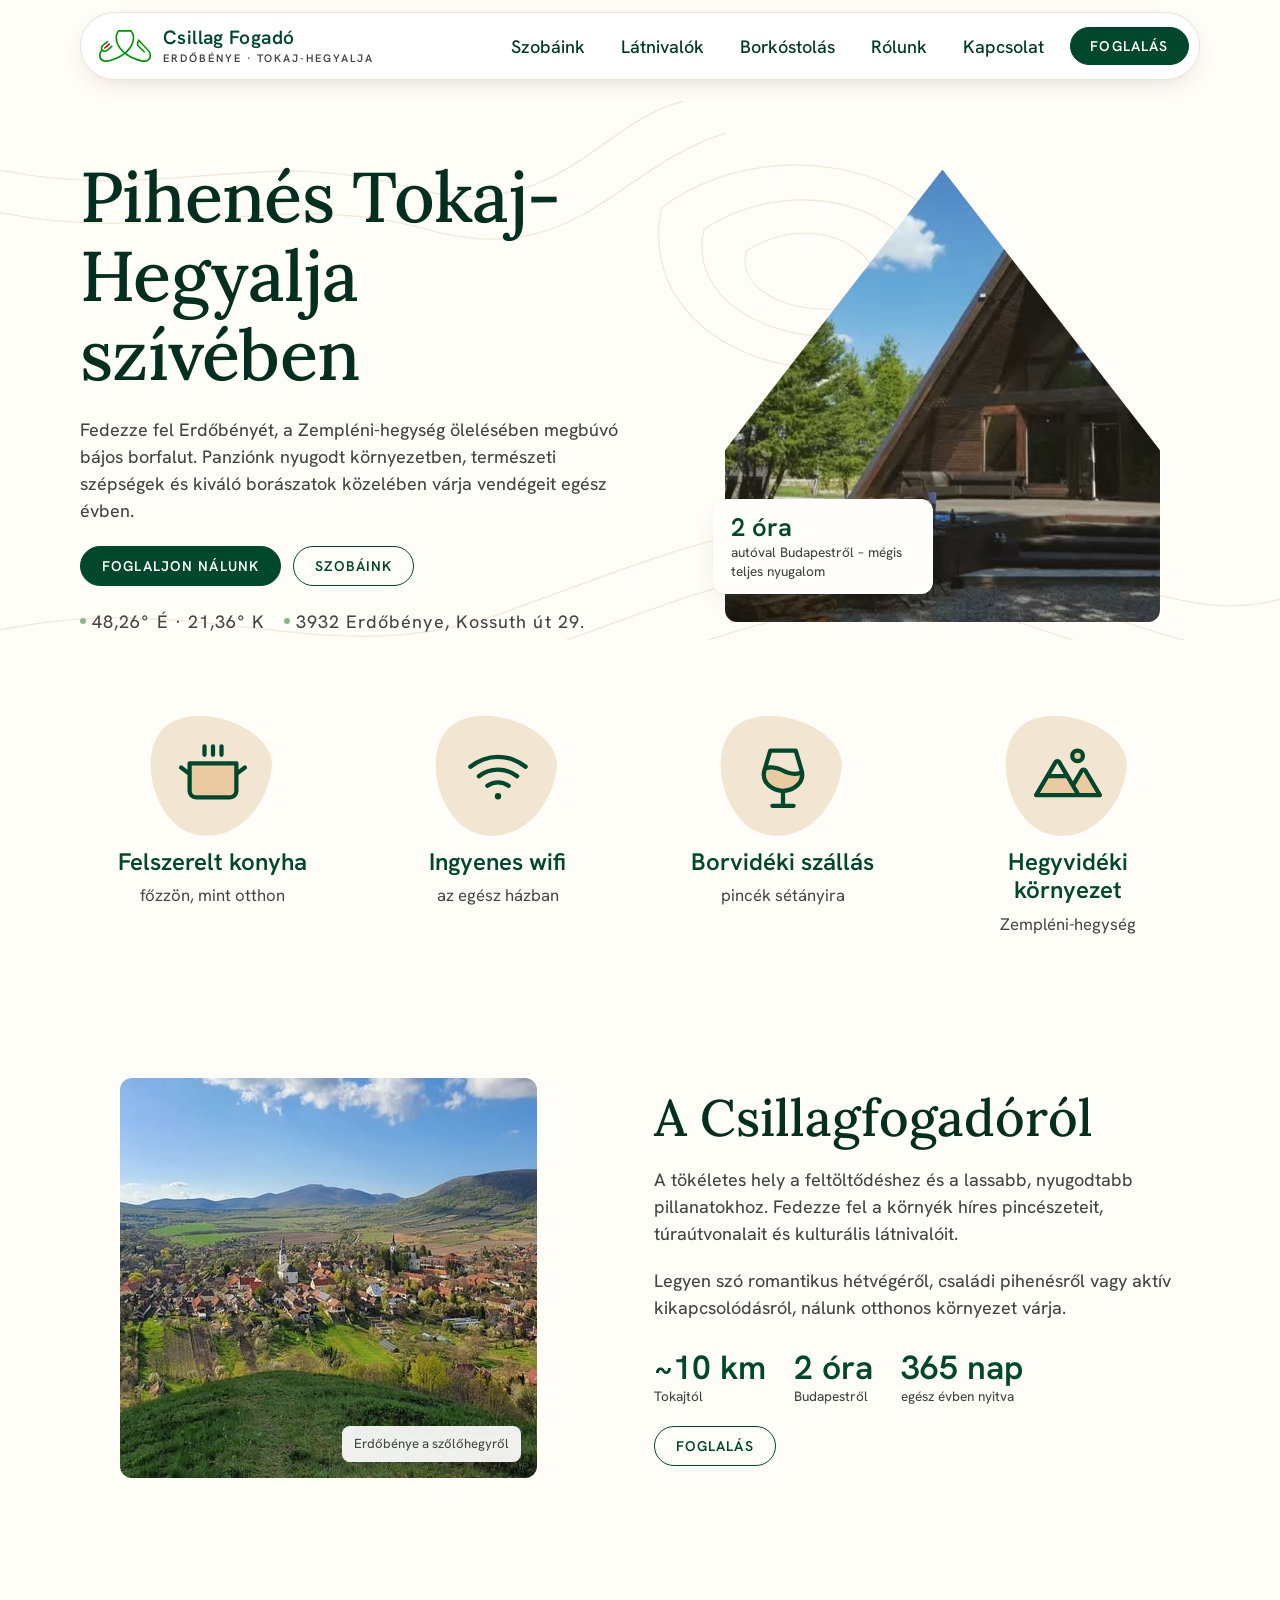
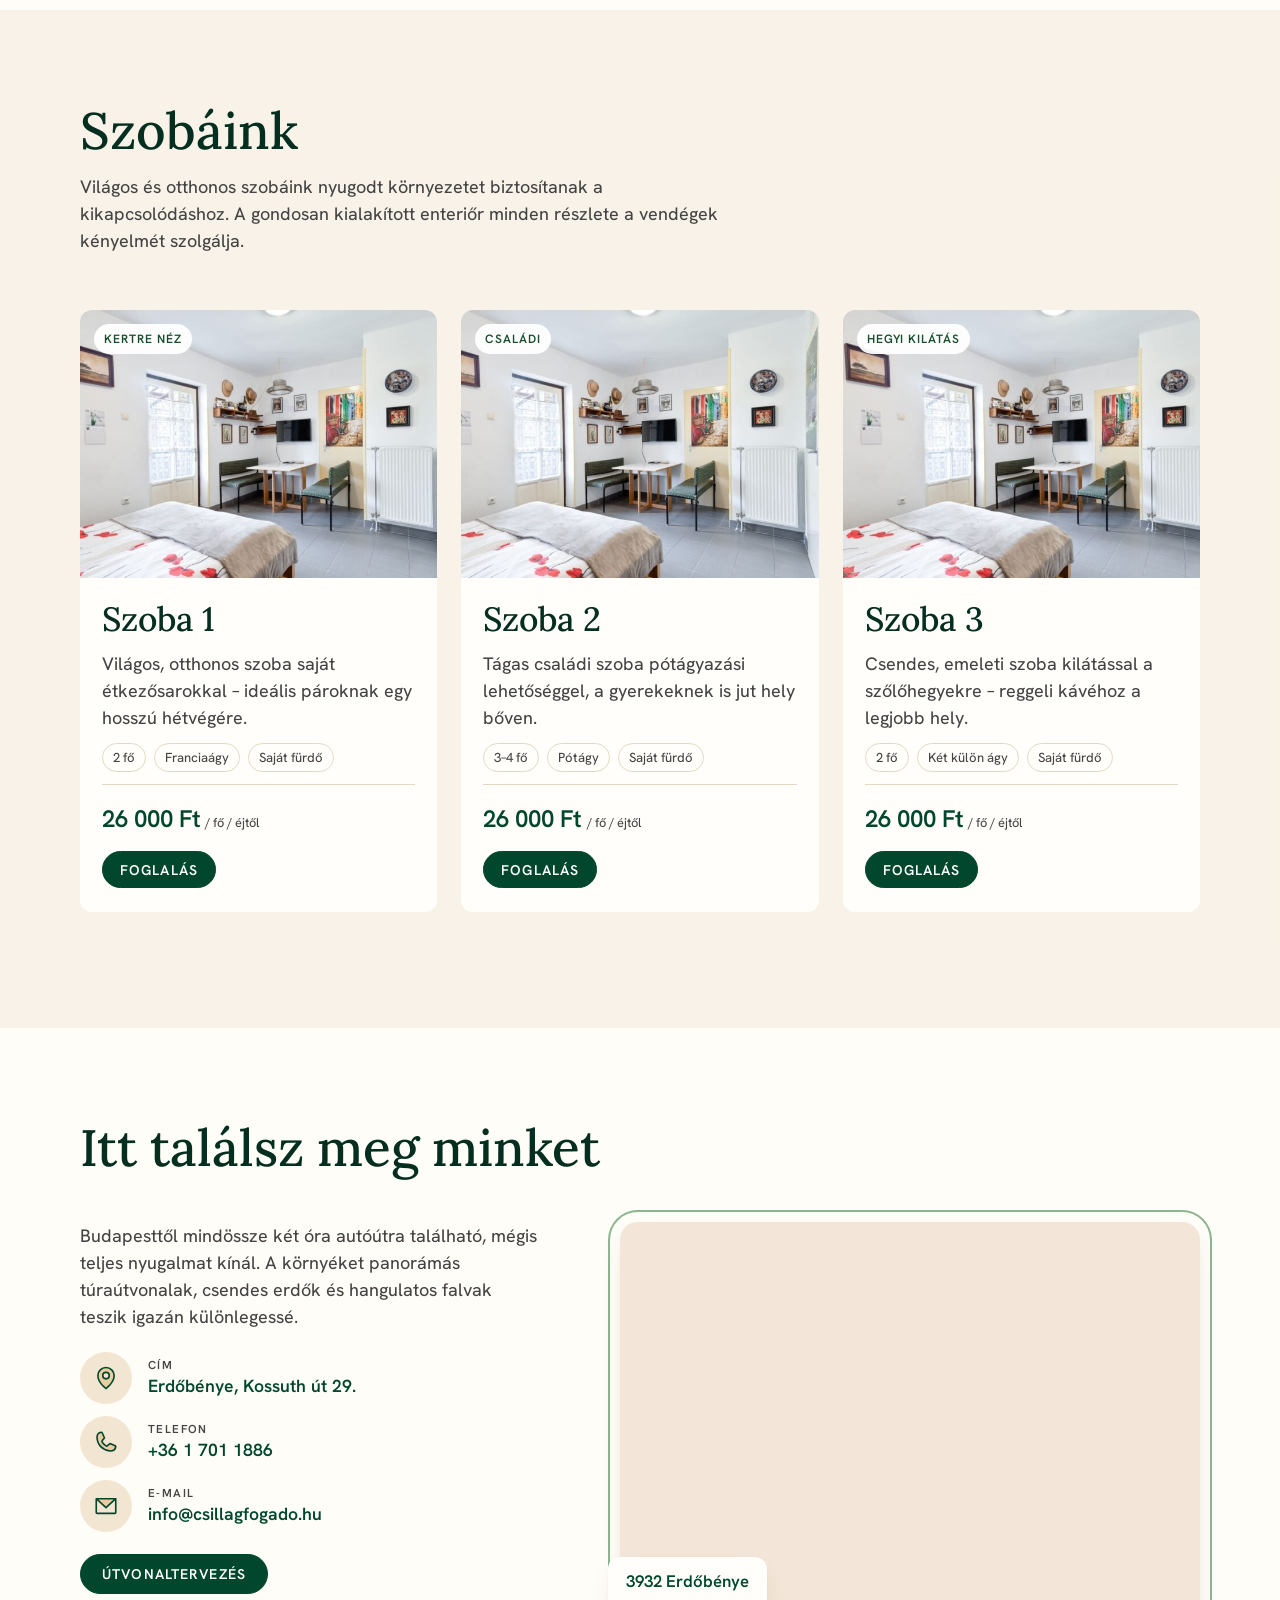
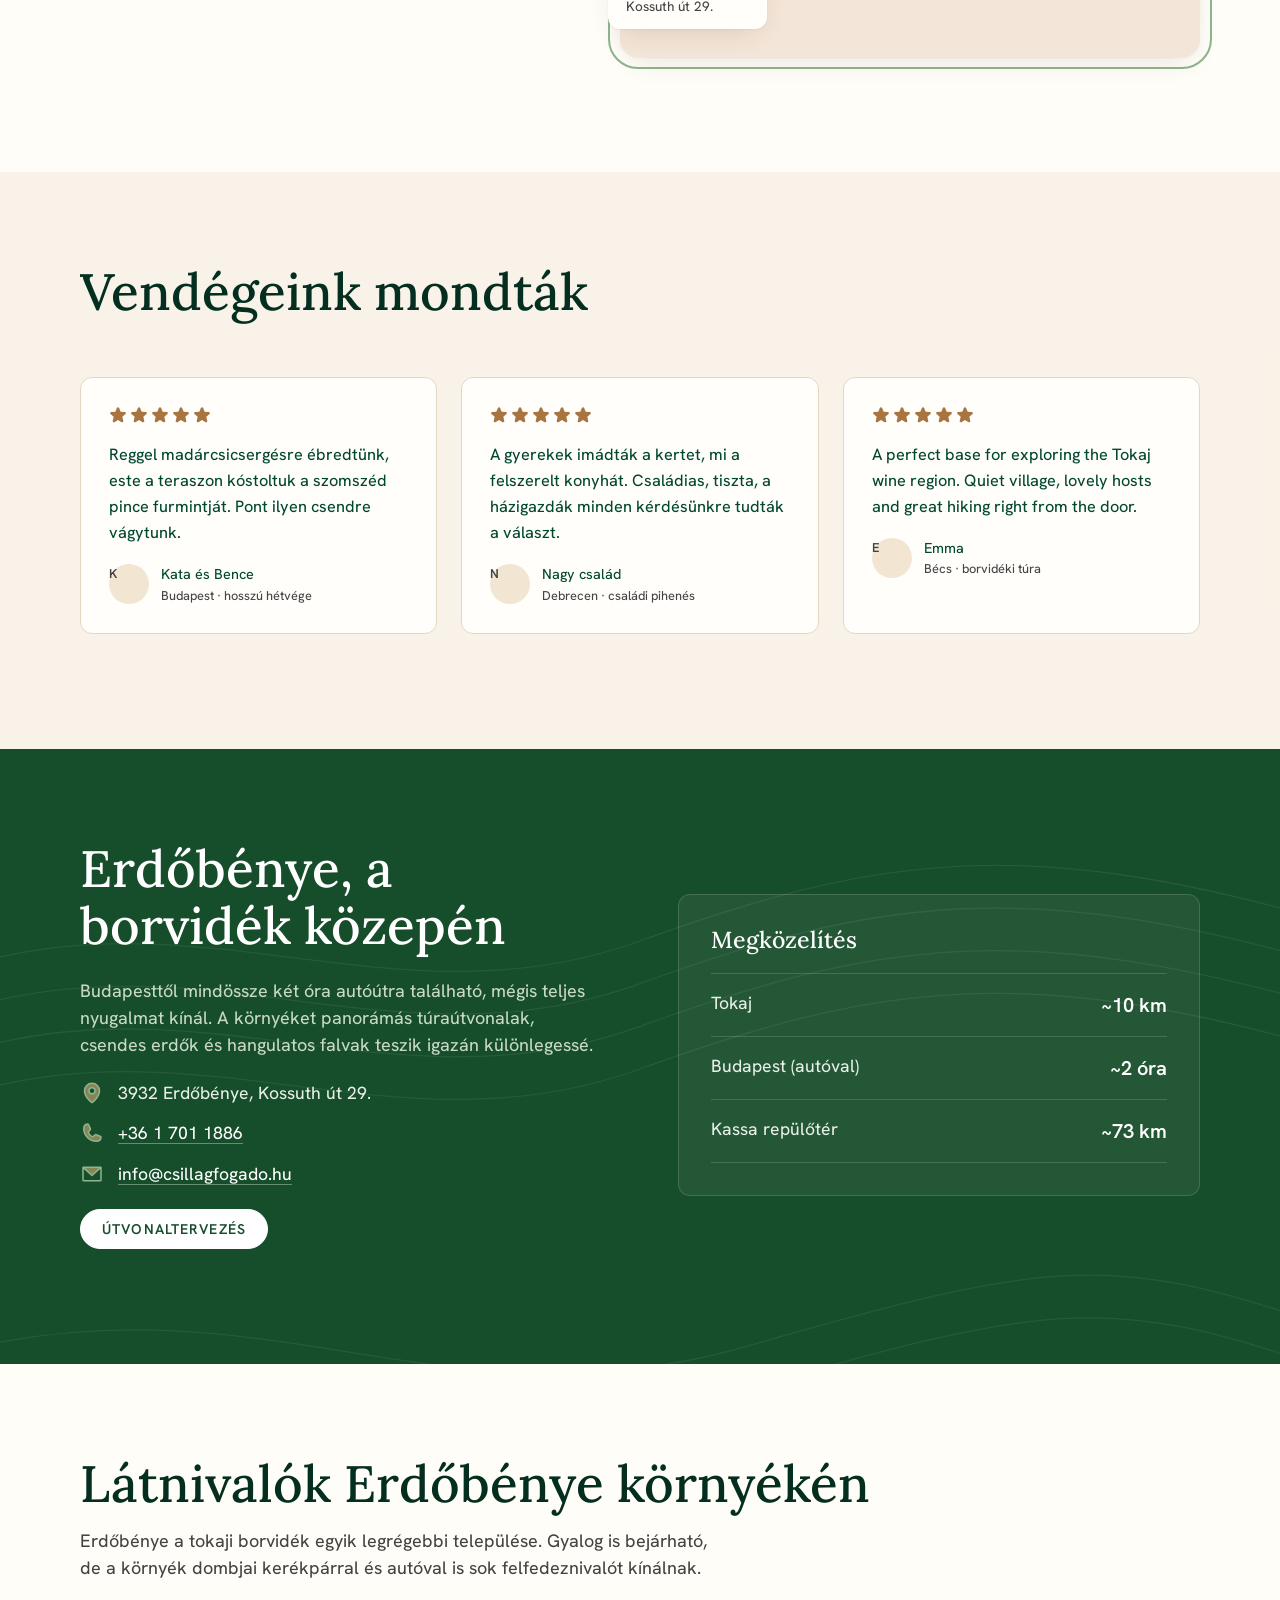
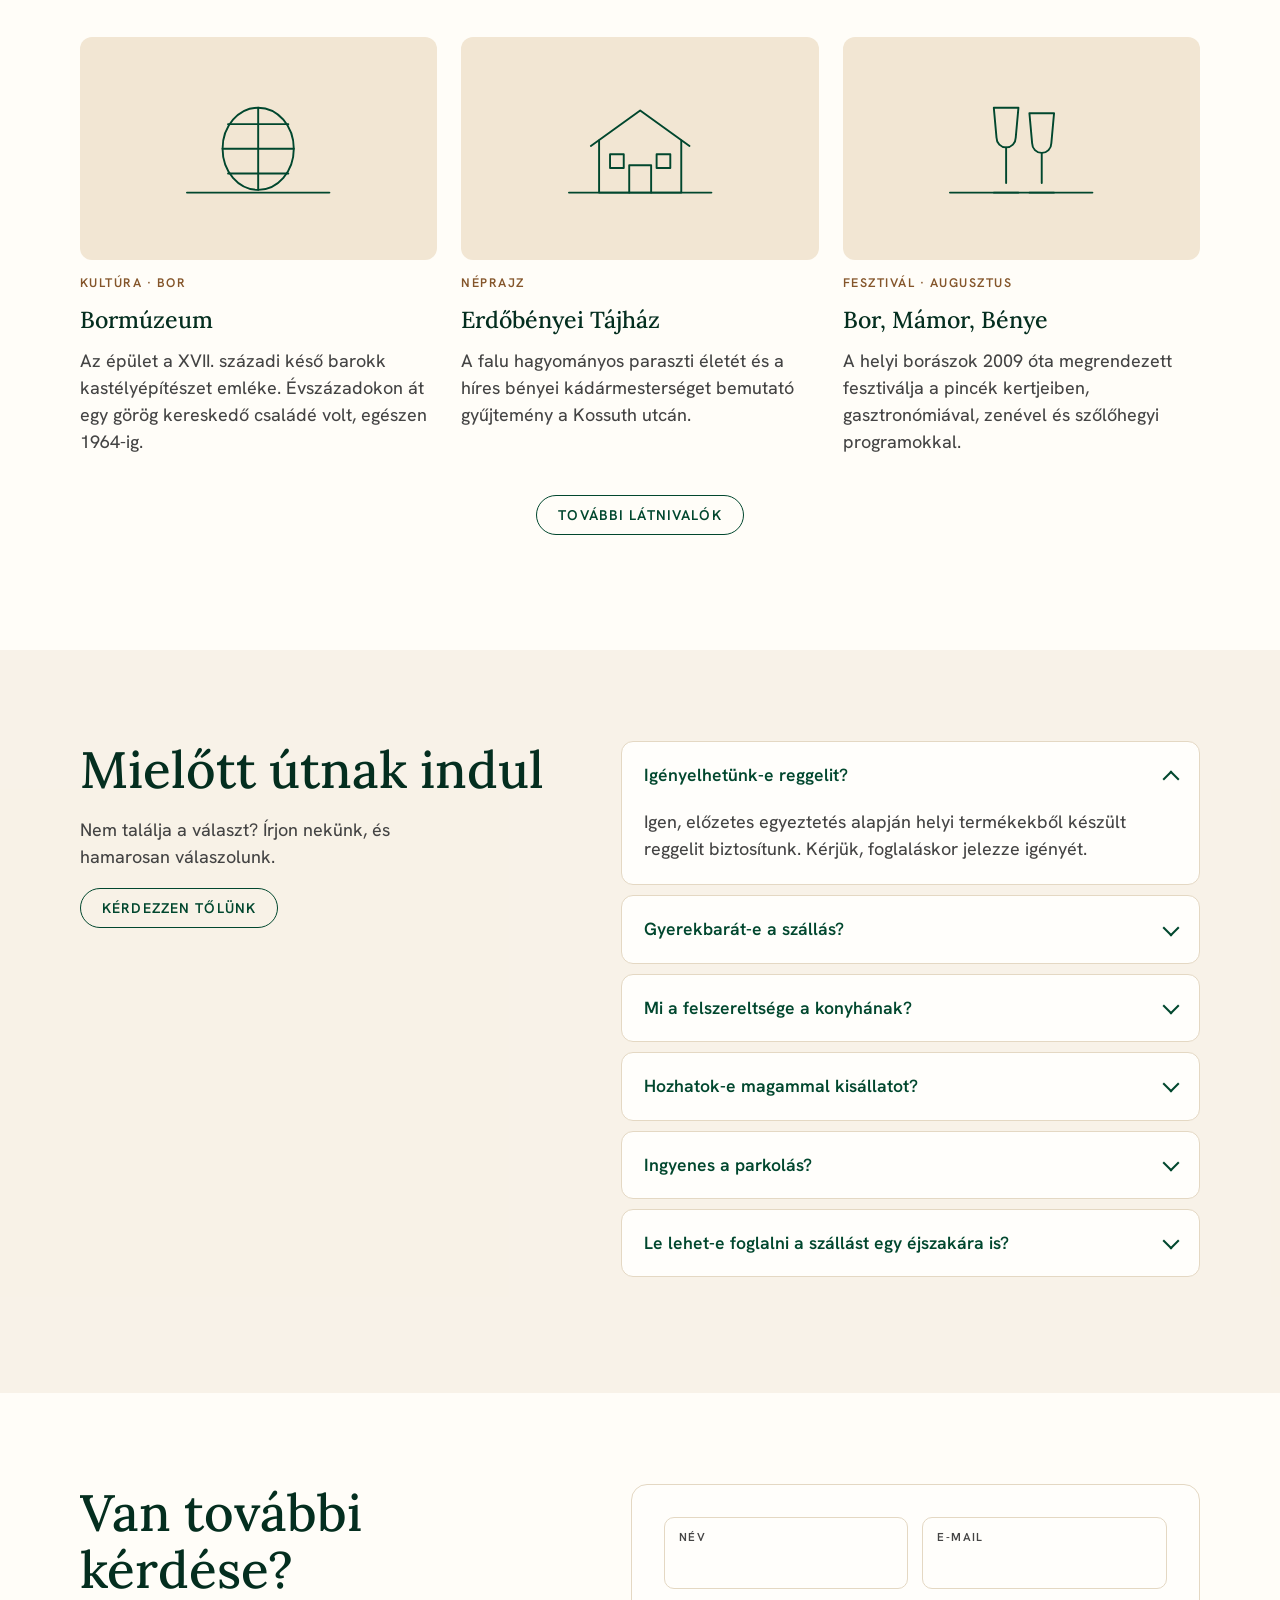
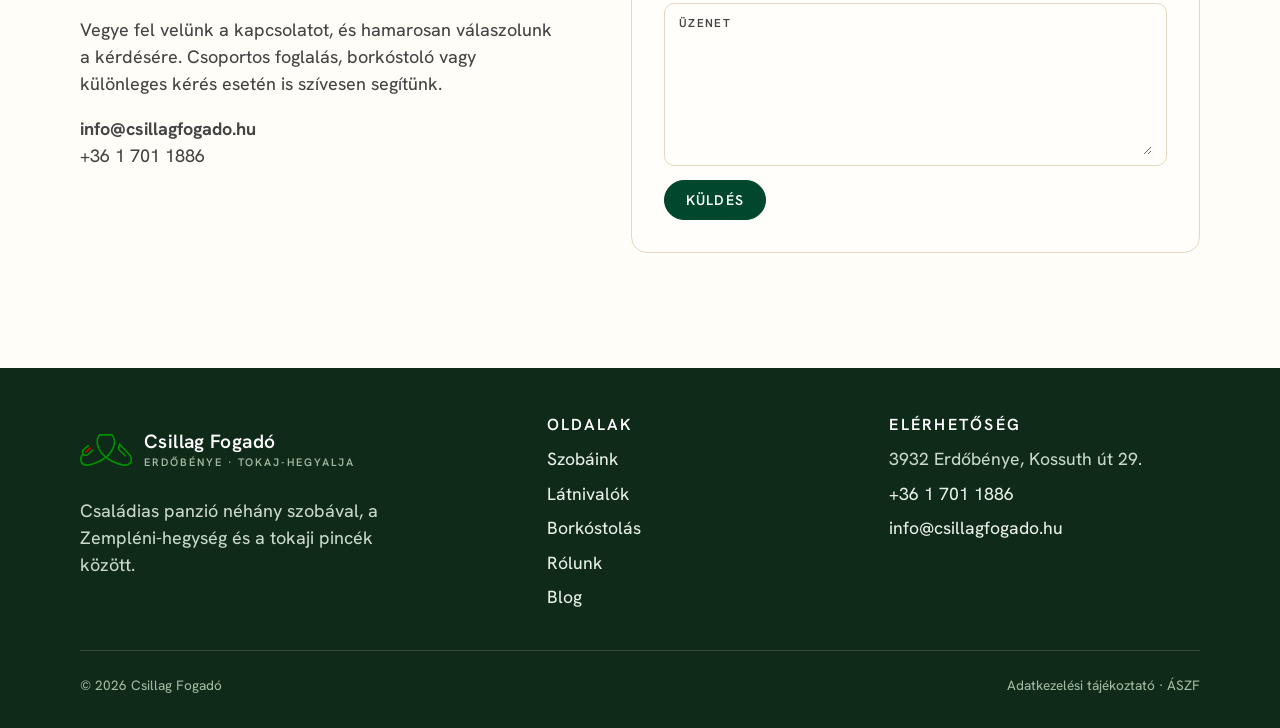
==== commit 69ef875b: "Accessibility: stronger focus ring, skip link, darker timber text Co-Authored-By: Claude Sonnet 5.5 " ====
--- a/index.html
+++ b/index.html
@@ -34,6 +34,7 @@
 <link rel="stylesheet" href="css/style.css">
 </head>
 <body>
+<a class="skip-link" href="#main">Ugrás a tartalomra</a>
 
 <!-- ICON-SPRITE: Phosphor Icons (MIT) – generálva: node tools/build-icons.js -->
 <svg width="0" height="0" style="position:absolute" aria-hidden="true" focusable="false">
@@ -69,7 +70,7 @@
   </div>
 </header>
 
-<main>
+<main id="main">
 
   <!-- HERO -->
   <section class="hero" aria-labelledby="hero-title">
--- a/css/style.css
+++ b/css/style.css
@@ -20,7 +20,7 @@
   --moss: #8db58f;
   --leaf: #009200;         /* a logó saját zöldje, csak apró jelekhez */
   --timber: #a8743f;       /* A-ház faszín, dísz-kiemelés */
-  --timber-text: #8f5f2e;  /* kis szöveghez: ~5:1 kontraszt krémen */
+  --timber-text: #84552a;  /* kis szöveghez: >5:1 kontraszt krémen és homokon */
   --icon: #01472e;        /* ikonok színe csempéken: lágyabb, mint a --forest */
   --honey: #e3b778;        /* ikonok halvány rétege */
   --berry: #d70000;        /* a logó piros pontja – csak a logóban */
@@ -82,9 +82,12 @@
   text-wrap: balance;
   color: #042e1f;
 }
-p { margin: 0; font-size: 18px; line-height: 1.5; }
-
-:focus-visible { outline: 3px solid var(--moss); outline-offset: 3px; border-radius: 6px; }
+p { margin: 0; font-size: 1.125rem; line-height: 1.5; }
+@media (max-width: 600px) { p { line-height: 1.45; } }
+
+:focus-visible { outline: 3px solid var(--forest); outline-offset: 3px; border-radius: 6px; box-shadow: 0 0 0 2px #fff; } /* fehér gyűrű: sötét háttéren is látszik */
+.skip-link { position: absolute; left: 12px; top: -80px; z-index: 100; padding: 10px 18px; border-radius: 8px; background: var(--forest); color: #fff; font-weight: 600; text-decoration: none; }
+.skip-link:focus { top: 12px; color: #fff; }
 
 .wrap {
   width: 100%;
@@ -525,7 +528,7 @@
   min-width: 0;
 }
 .field input:focus, .field select:focus { outline: none; }
-.field:focus-within { background: var(--paper); box-shadow: inset 0 0 0 2px var(--moss); }
+.field:focus-within { background: var(--paper); box-shadow: inset 0 0 0 2px var(--forest); }
 .contact-form { background: var(--card); border: 1px solid var(--line); border-radius: calc(var(--radius) + 4px); padding: clamp(18px, 3vw, 32px); display: grid; gap: 14px; min-width: 0; }
 .contact-form .row { display: grid; grid-template-columns: 1fr 1fr; gap: 14px; }
 .contact-form .field { border: 1.5px solid var(--line); padding: 10px 14px; }
